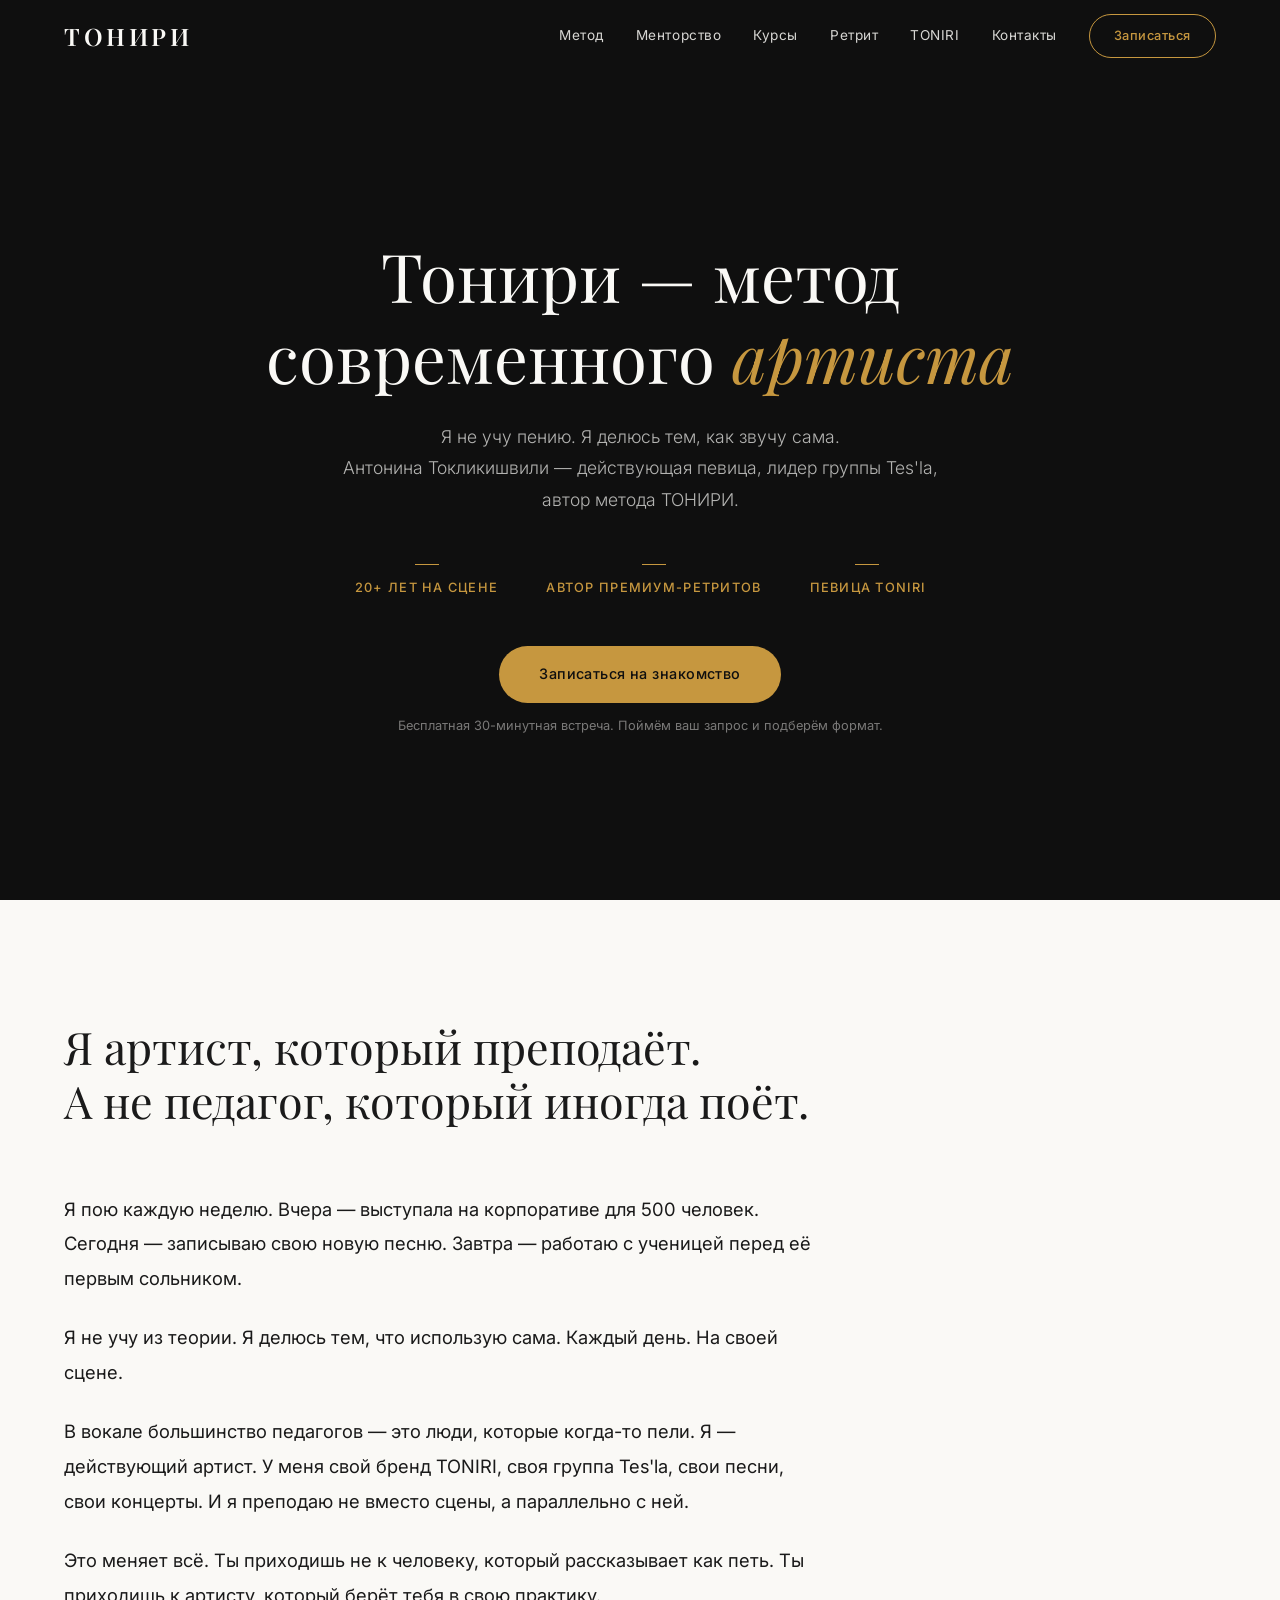
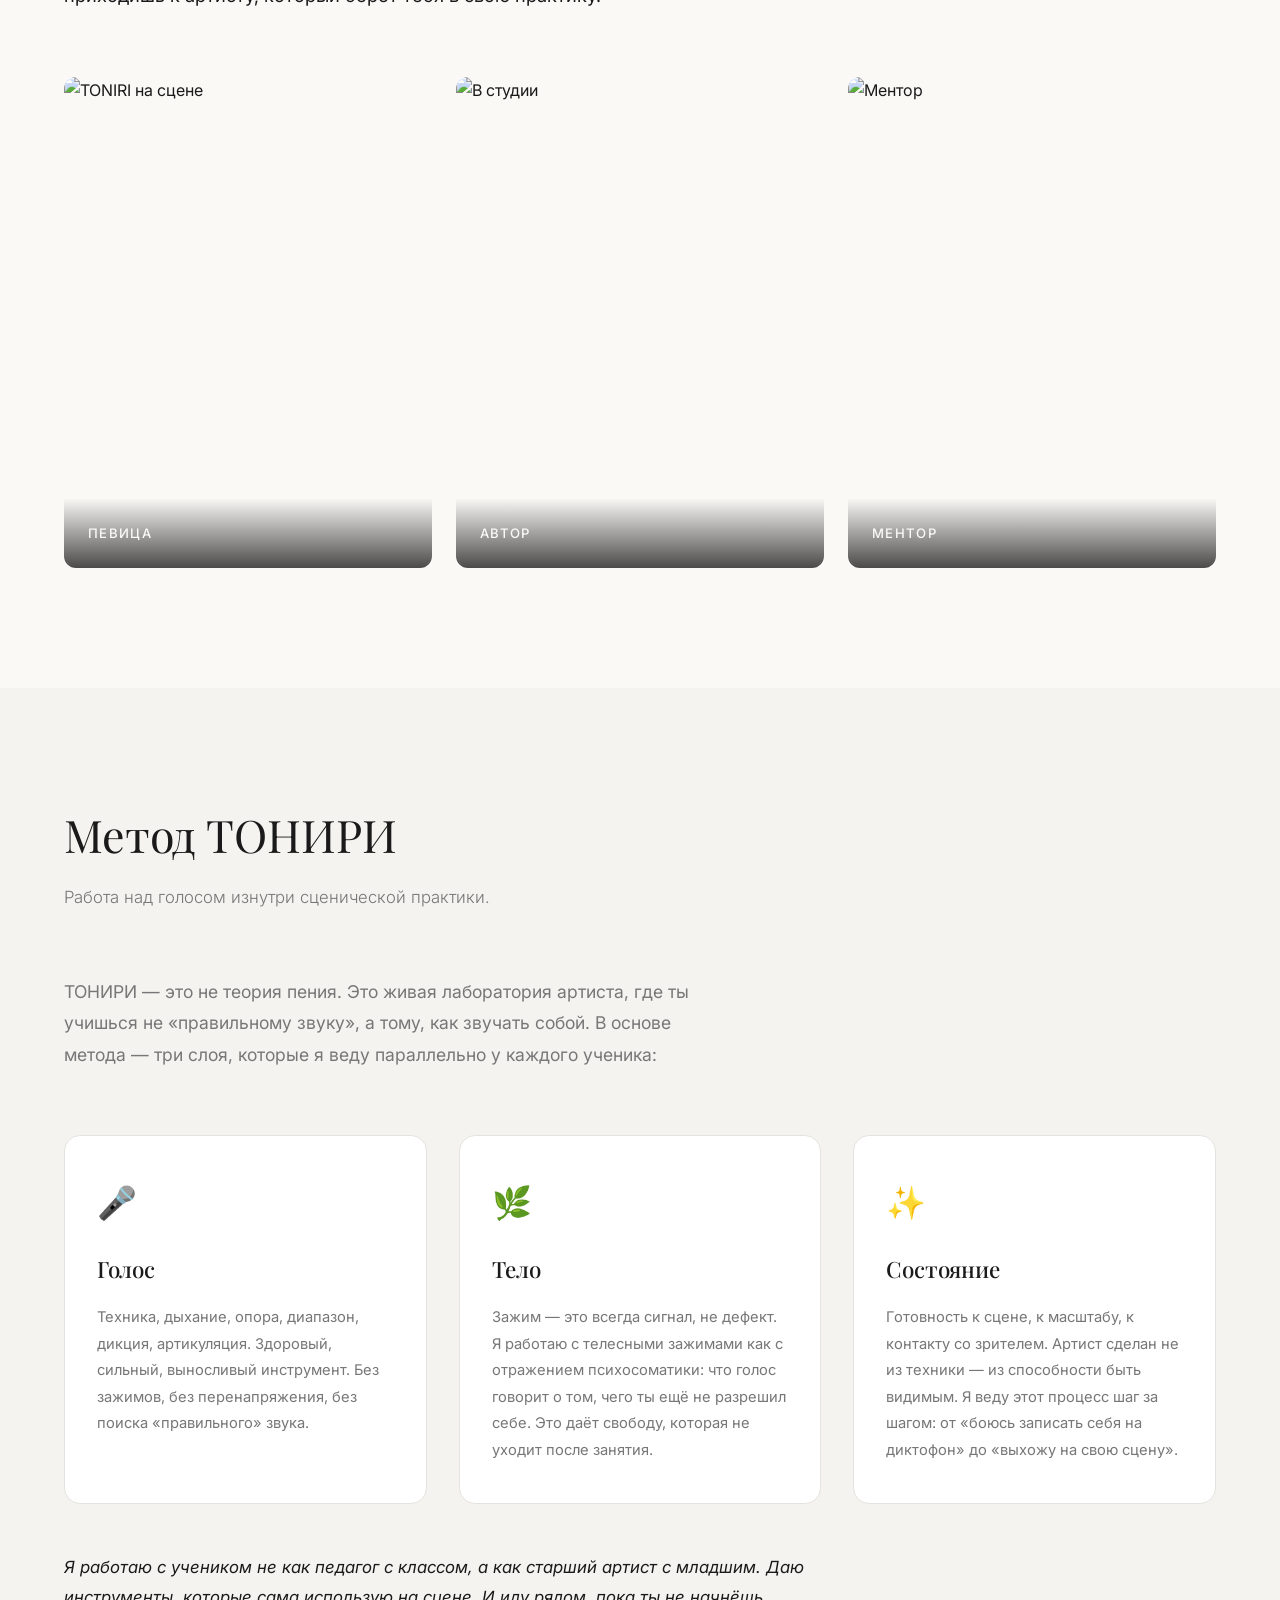
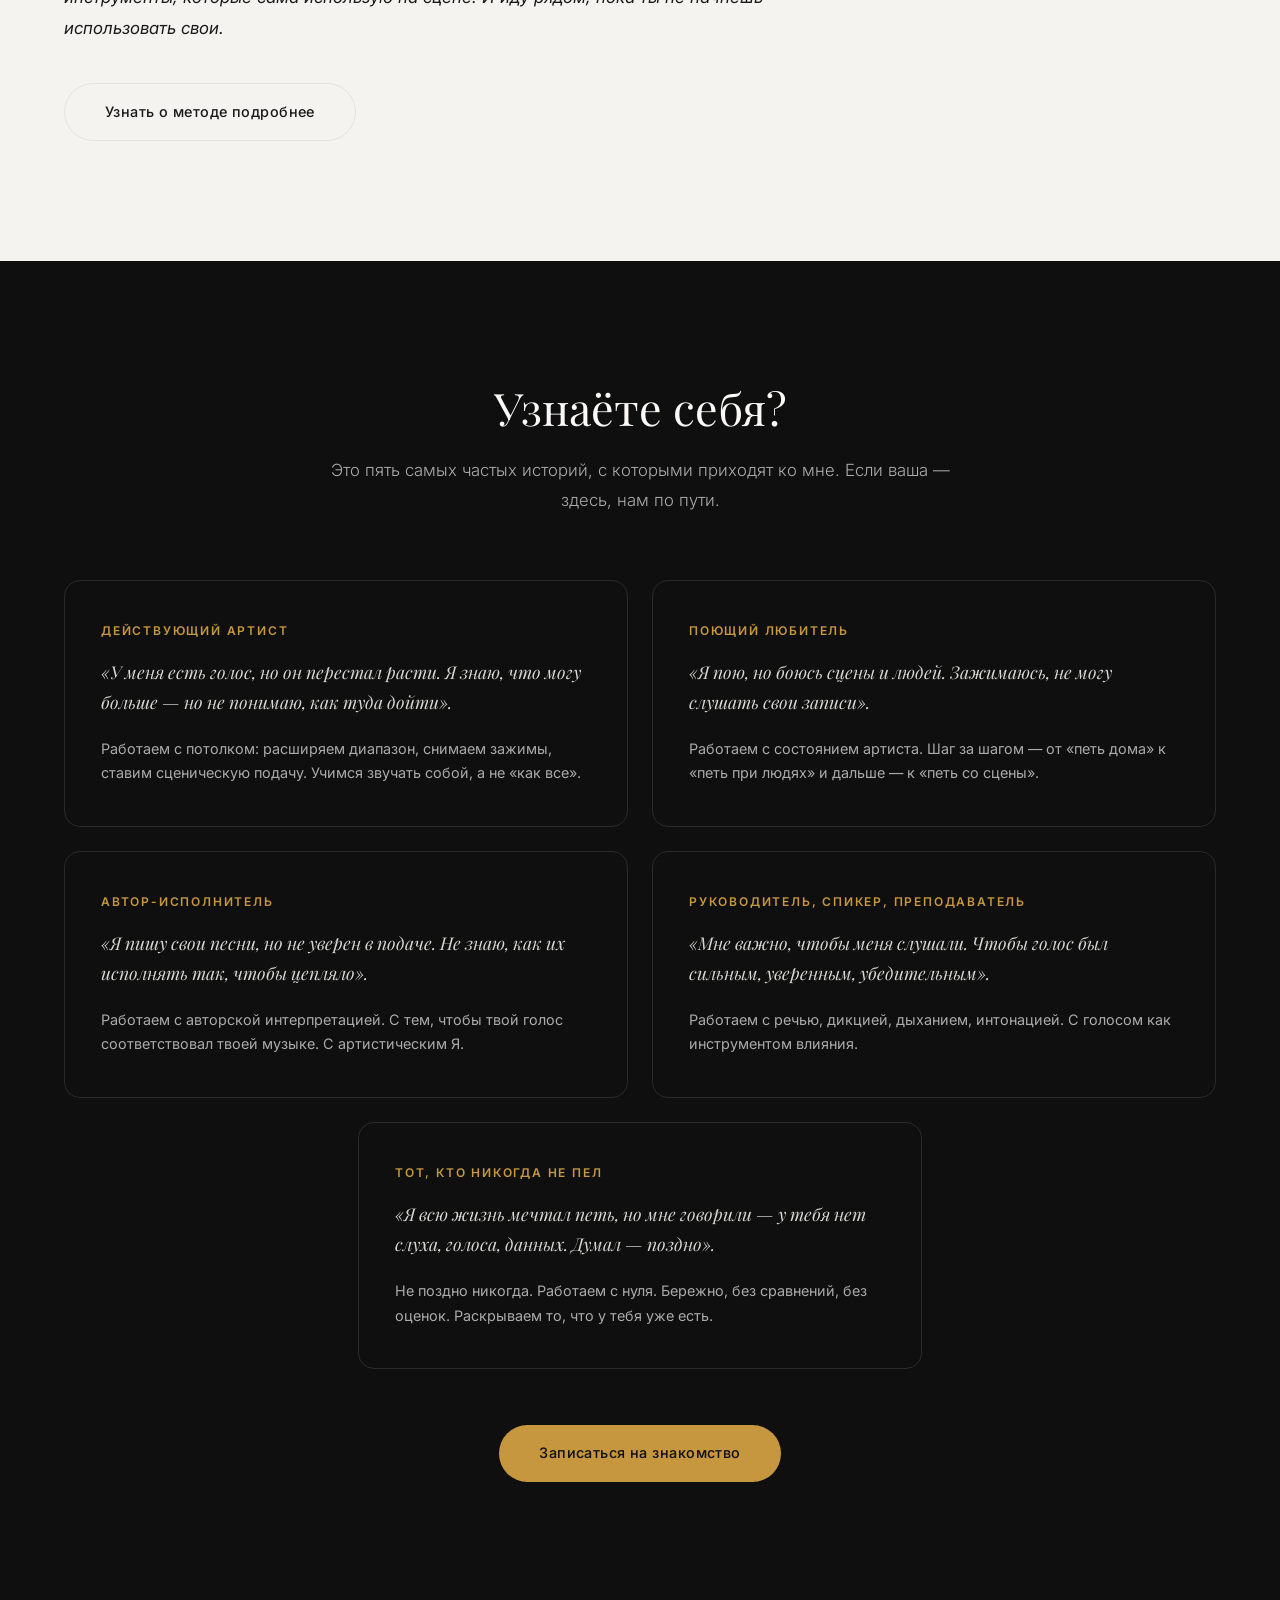
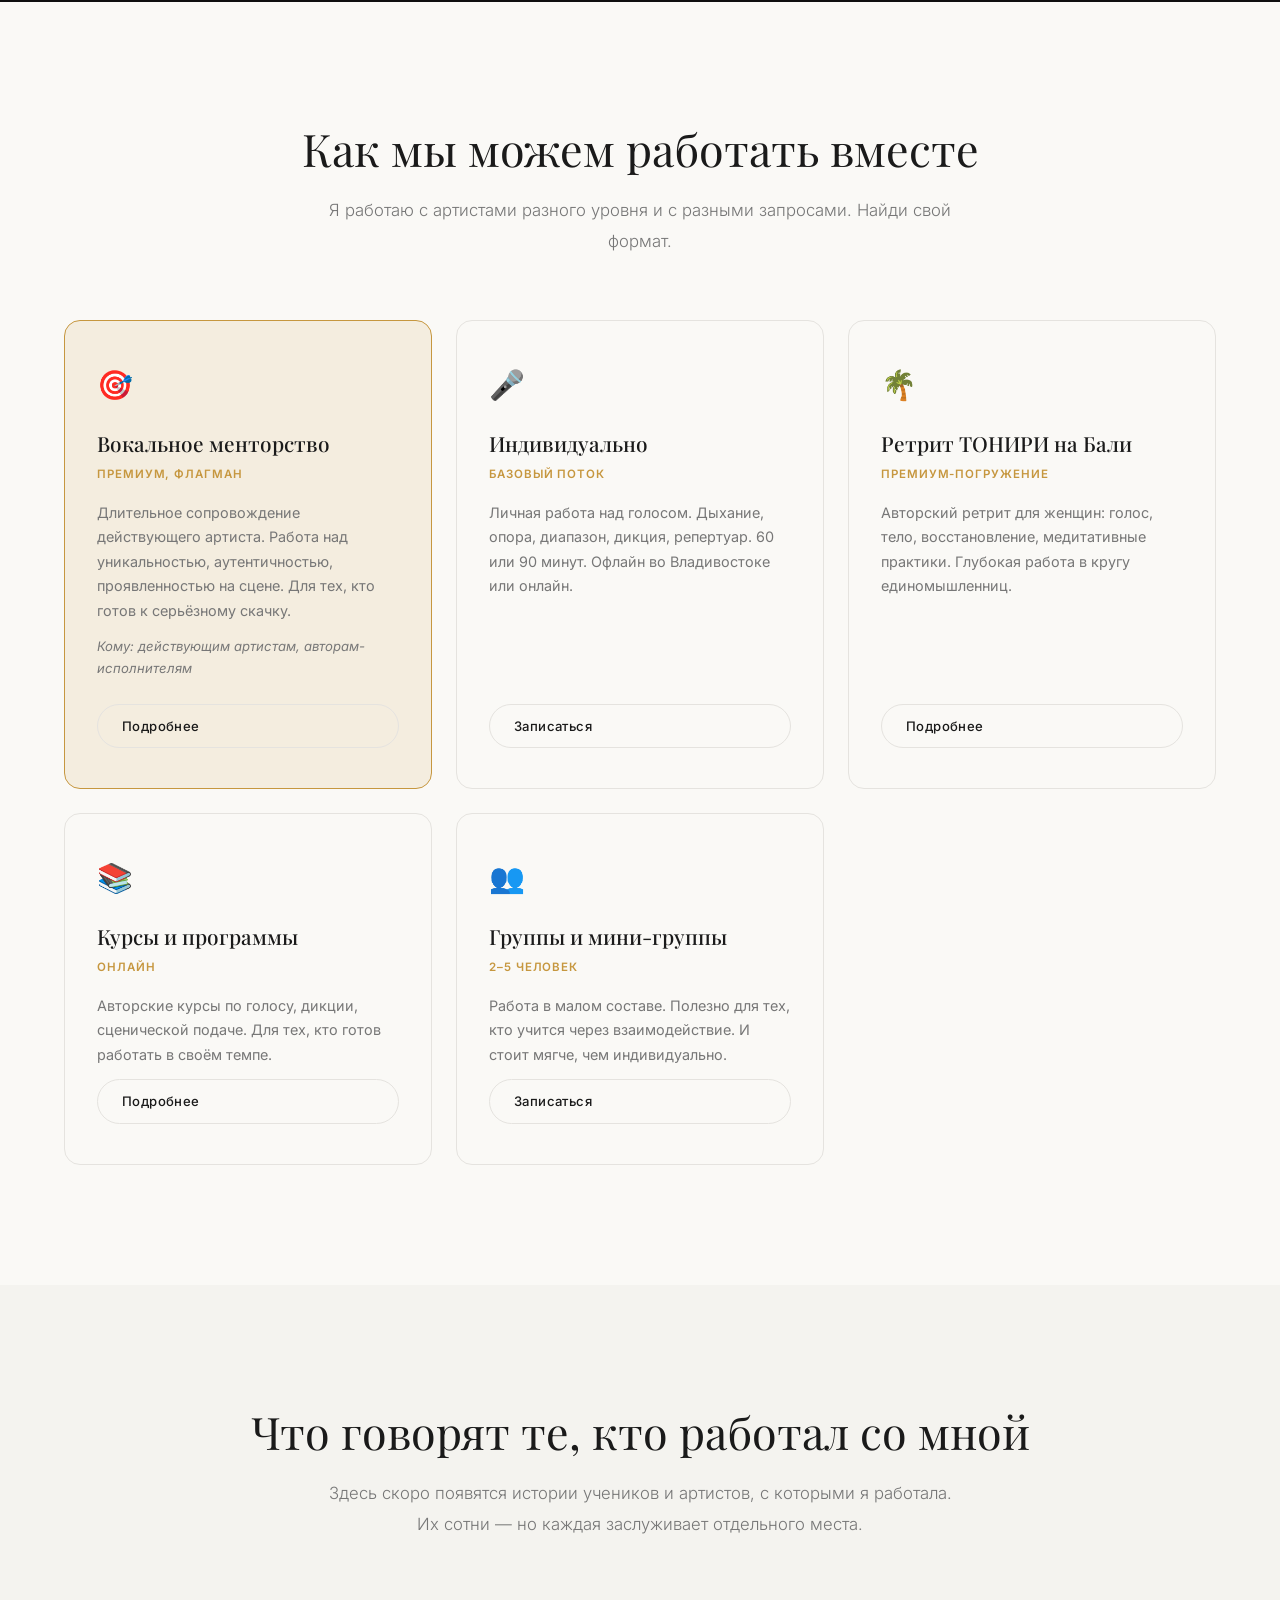
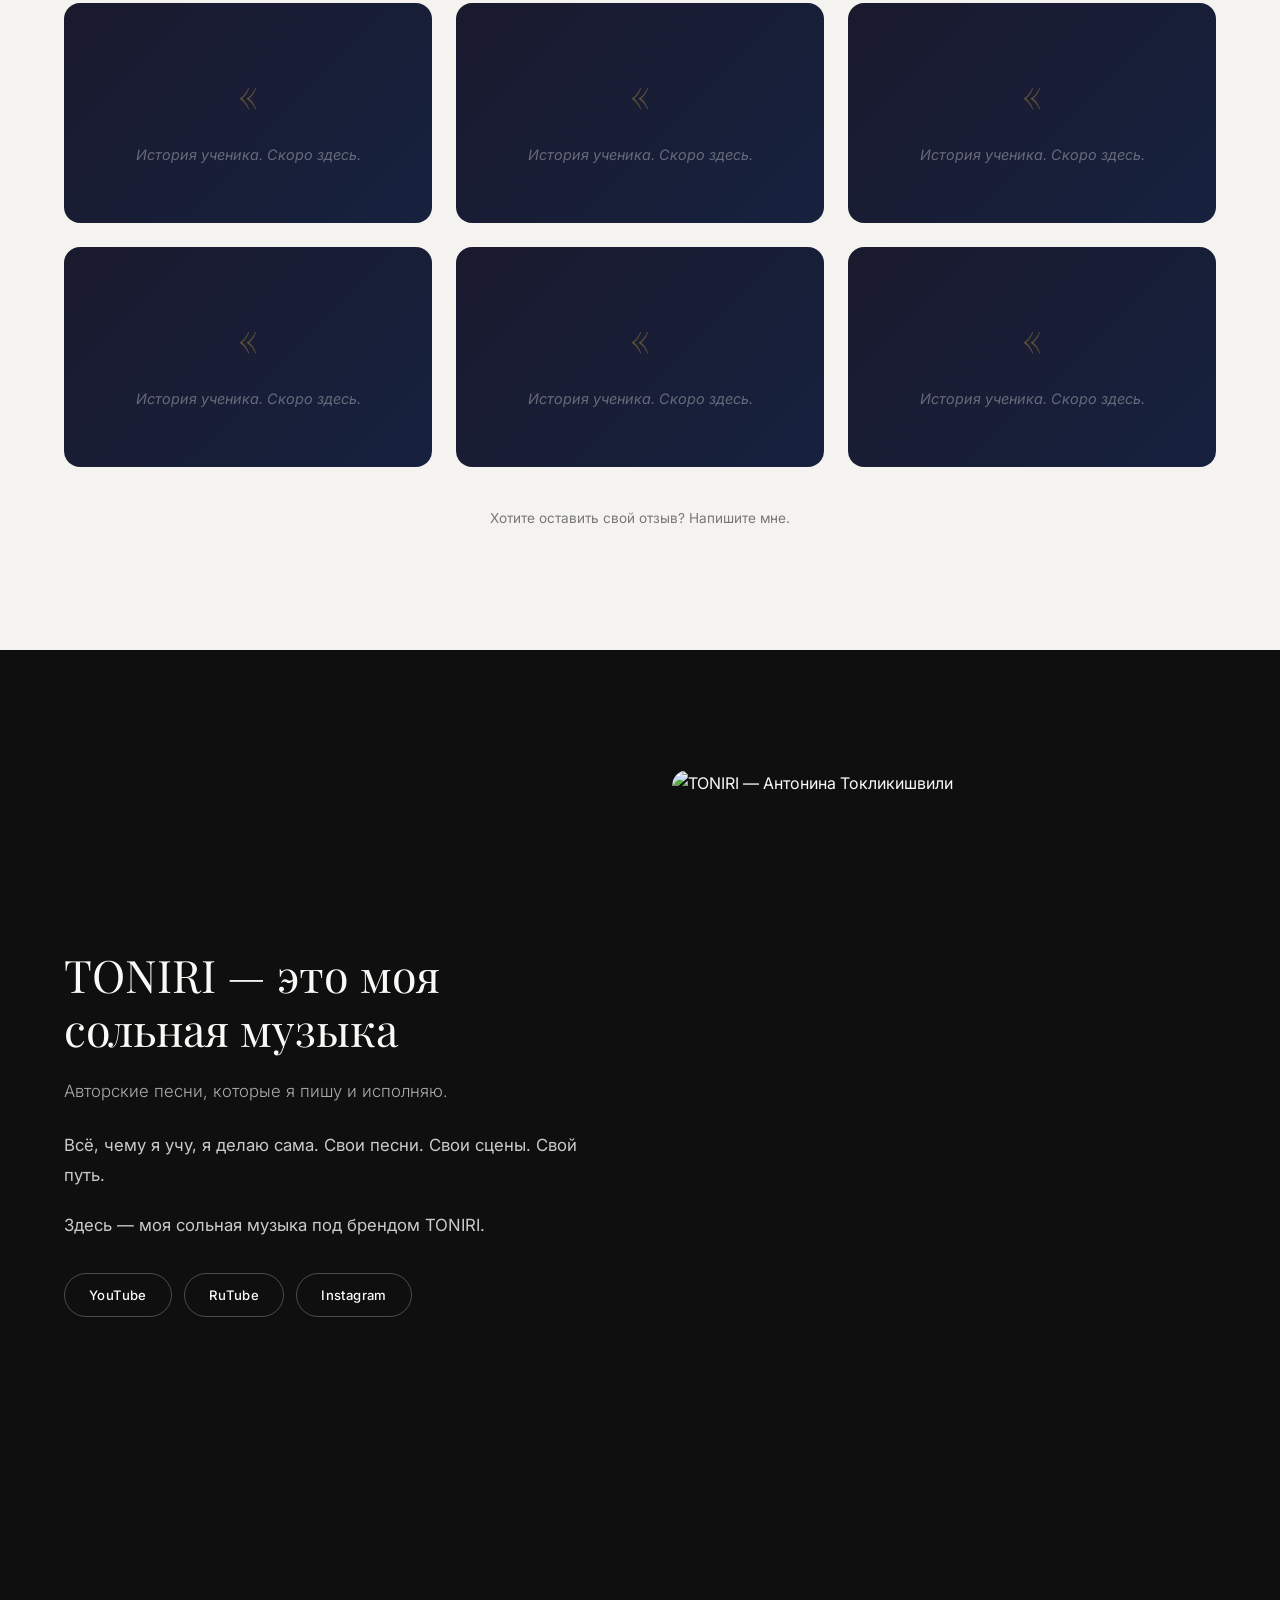
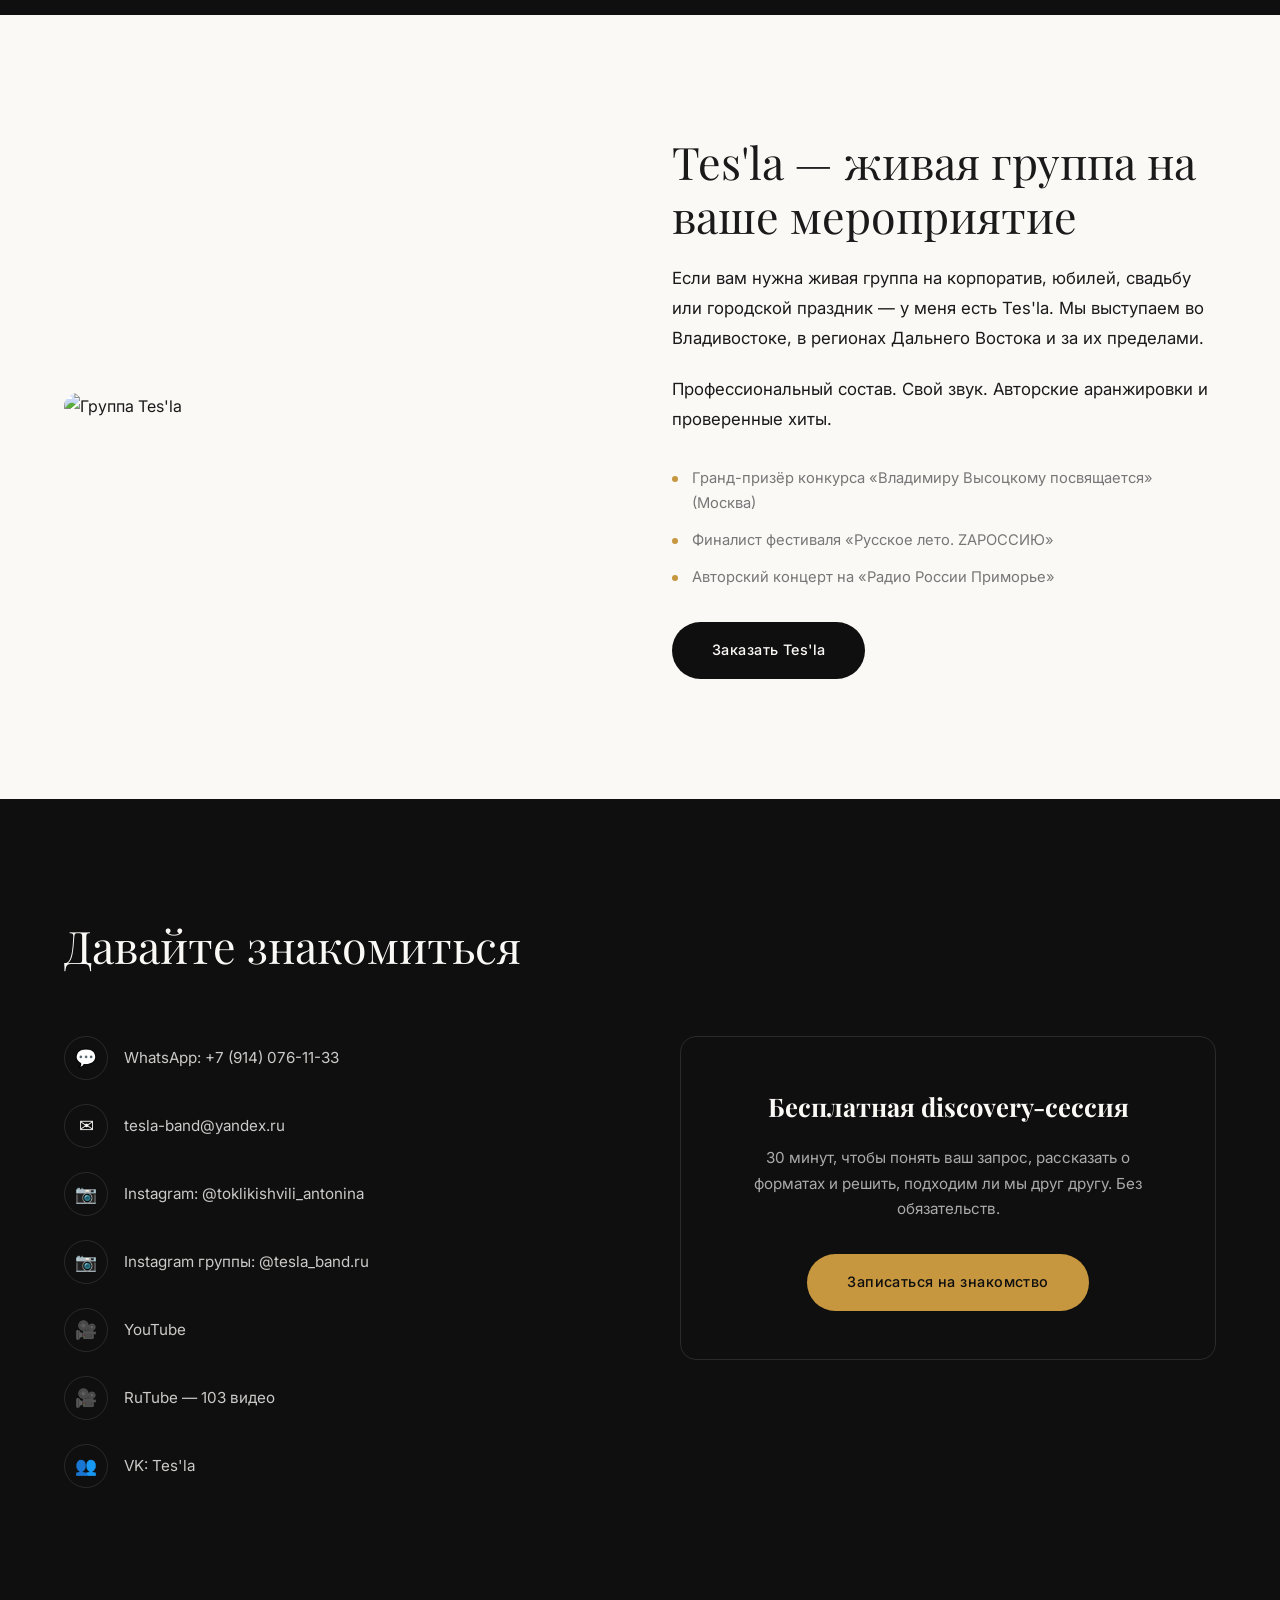
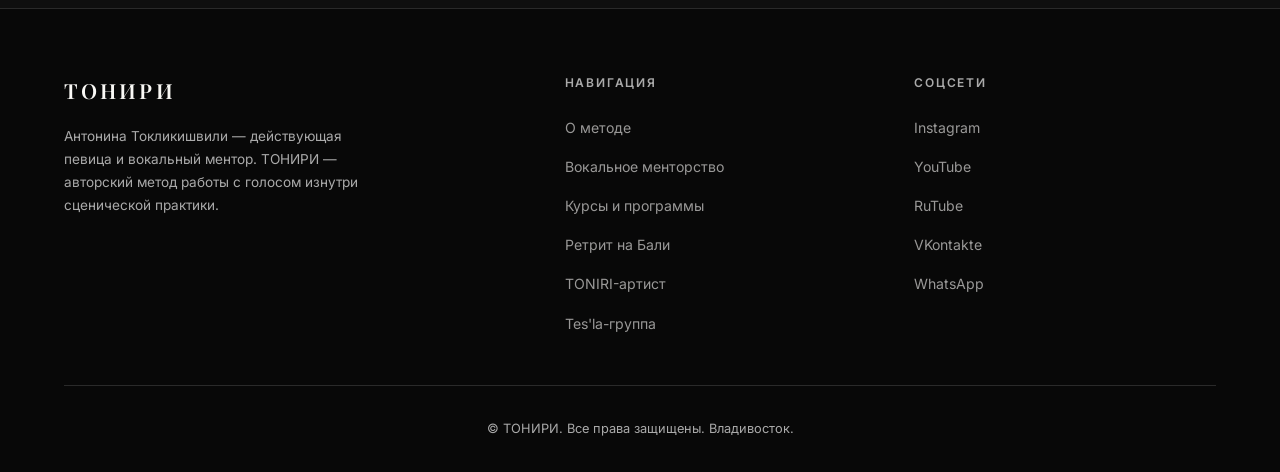
==== index.html @ 753eff2c "Add TONIRI website — main page + 4 subpages Static HTML/CSS/JS site for vocal mentor Antonina Toklik" ====
<!DOCTYPE html>
<html lang="ru">
<head>
  <meta charset="UTF-8">
  <meta name="viewport" content="width=device-width, initial-scale=1.0">
  <title>ТОНИРИ — метод современного артиста | Антонина Токликишвили</title>
  <meta name="description" content="Антонина Токликишвили — действующая певица, лидер группы Tes'la, автор метода ТОНИРИ. Вокальное менторство, ретриты, курсы.">
  <link rel="stylesheet" href="css/style.css">
</head>
<body>

  <!-- HEADER -->
  <header class="header">
    <div class="container">
      <a href="/" class="header__logo">Тонири</a>
      <nav class="header__nav">
        <a href="#method">Метод</a>
        <a href="pages/mentorship.html">Менторство</a>
        <a href="pages/courses.html">Курсы</a>
        <a href="pages/retreat.html">Ретрит</a>
        <a href="#artist">TONIRI</a>
        <a href="#contacts">Контакты</a>
        <a href="https://wa.me/79140761133?text=%D0%97%D0%B4%D1%80%D0%B0%D0%B2%D1%81%D1%82%D0%B2%D1%83%D0%B9%D1%82%D0%B5!%20%D0%A5%D0%BE%D1%87%D1%83%20%D0%B7%D0%B0%D0%BF%D0%B8%D1%81%D0%B0%D1%82%D1%8C%D1%81%D1%8F%20%D0%BD%D0%B0%20%D0%B7%D0%BD%D0%B0%D0%BA%D0%BE%D0%BC%D1%81%D1%82%D0%B2%D0%BE" target="_blank" class="header__cta">Записаться</a>
      </nav>
      <button class="header__burger" aria-label="Menu">
        <span></span><span></span><span></span>
      </button>
    </div>
  </header>

  <!-- MOBILE MENU -->
  <div class="mobile-menu">
    <a href="#method">Метод</a>
    <a href="pages/mentorship.html">Менторство</a>
    <a href="pages/courses.html">Курсы</a>
    <a href="pages/retreat.html">Ретрит</a>
    <a href="#artist">TONIRI</a>
    <a href="#contacts">Контакты</a>
    <a href="https://wa.me/79140761133?text=%D0%97%D0%B4%D1%80%D0%B0%D0%B2%D1%81%D1%82%D0%B2%D1%83%D0%B9%D1%82%D0%B5!%20%D0%A5%D0%BE%D1%87%D1%83%20%D0%B7%D0%B0%D0%BF%D0%B8%D1%81%D0%B0%D1%82%D1%8C%D1%81%D1%8F%20%D0%BD%D0%B0%20%D0%B7%D0%BD%D0%B0%D0%BA%D0%BE%D0%BC%D1%81%D1%82%D0%B2%D0%BE" class="btn btn--primary btn--small">Записаться</a>
  </div>

  <!-- ============================
       СЕКЦИЯ 1. HERO
       ============================ -->
  <section class="hero">
    <div class="hero__bg" style="background-image: url('images/hero-stage.jpg')"></div>
    <div class="hero__content">
      <h1 class="hero__manifesto">
        Тонири — метод<br>современного <em>артиста</em>
      </h1>
      <p class="hero__subtitle">
        Я не учу пению. Я делюсь тем, как звучу сама.<br>
        Антонина Токликишвили — действующая певица, лидер группы Tes'la, автор метода ТОНИРИ.
      </p>
      <div class="hero__markers">
        <div class="hero__marker">20+ лет на сцене</div>
        <div class="hero__marker">Автор премиум-ретритов</div>
        <div class="hero__marker">Певица TONIRI</div>
      </div>
      <div class="hero__cta-group">
        <a href="https://wa.me/79140761133?text=%D0%97%D0%B4%D1%80%D0%B0%D0%B2%D1%81%D1%82%D0%B2%D1%83%D0%B9%D1%82%D0%B5!%20%D0%A5%D0%BE%D1%87%D1%83%20%D0%B7%D0%B0%D0%BF%D0%B8%D1%81%D0%B0%D1%82%D1%8C%D1%81%D1%8F%20%D0%BD%D0%B0%20%D0%B7%D0%BD%D0%B0%D0%BA%D0%BE%D0%BC%D1%81%D1%82%D0%B2%D0%BE" target="_blank" class="btn btn--primary">Записаться на знакомство</a>
        <span class="hero__cta-note">Бесплатная 30-минутная встреча. Поймём ваш запрос и подберём формат.</span>
      </div>
    </div>
  </section>

  <!-- ============================
       СЕКЦИЯ 2. КТО ТАКАЯ АНТОНИНА
       ============================ -->
  <section class="section" id="about">
    <div class="container">
      <div class="section__header fade-up">
        <h2 class="section__title">Я артист, который преподаёт.<br>А не педагог, который иногда поёт.</h2>
      </div>
      <div class="about__text fade-up">
        <p>Я пою каждую неделю. Вчера — выступала на корпоративе для 500 человек. Сегодня — записываю свою новую песню. Завтра — работаю с ученицей перед её первым сольником.</p>
        <p>Я не учу из теории. Я делюсь тем, что использую сама. Каждый день. На своей сцене.</p>
        <p>В вокале большинство педагогов — это люди, которые когда-то пели. Я — действующий артист. У меня свой бренд TONIRI, своя группа Tes'la, свои песни, свои концерты. И я преподаю не вместо сцены, а параллельно с ней.</p>
        <p>Это меняет всё. Ты приходишь не к человеку, который рассказывает как петь. Ты приходишь к артисту, который берёт тебя в свою практику.</p>
      </div>
      <div class="about__photos fade-up">
        <div class="about__photo">
          <img src="images/portrait-mic.jpg" alt="TONIRI на сцене">
          <div class="about__photo-label">Певица</div>
        </div>
        <div class="about__photo">
          <img src="images/portrait-profile.jpg" alt="В студии">
          <div class="about__photo-label">Автор</div>
        </div>
        <div class="about__photo">
          <img src="images/silhouette-sky.jpg" alt="Ментор">
          <div class="about__photo-label">Ментор</div>
        </div>
      </div>
    </div>
  </section>

  <!-- ============================
       СЕКЦИЯ 3. МЕТОД ТОНИРИ
       ============================ -->
  <section class="section section--alt" id="method">
    <div class="container">
      <div class="section__header fade-up">
        <h2 class="section__title">Метод ТОНИРИ</h2>
        <p class="section__subtitle">Работа над голосом изнутри сценической практики.</p>
      </div>
      <p class="method__intro fade-up">ТОНИРИ — это не теория пения. Это живая лаборатория артиста, где ты учишься не «правильному звуку», а тому, как звучать собой. В основе метода — три слоя, которые я веду параллельно у каждого ученика:</p>
      <div class="method__cards fade-up">
        <div class="method__card">
          <div class="method__card-icon">&#127908;</div>
          <h3 class="method__card-title">Голос</h3>
          <p class="method__card-text">Техника, дыхание, опора, диапазон, дикция, артикуляция. Здоровый, сильный, выносливый инструмент. Без зажимов, без перенапряжения, без поиска «правильного» звука.</p>
        </div>
        <div class="method__card">
          <div class="method__card-icon">&#127807;</div>
          <h3 class="method__card-title">Тело</h3>
          <p class="method__card-text">Зажим — это всегда сигнал, не дефект. Я работаю с телесными зажимами как с отражением психосоматики: что голос говорит о том, чего ты ещё не разрешил себе. Это даёт свободу, которая не уходит после занятия.</p>
        </div>
        <div class="method__card">
          <div class="method__card-icon">&#10024;</div>
          <h3 class="method__card-title">Состояние</h3>
          <p class="method__card-text">Готовность к сцене, к масштабу, к контакту со зрителем. Артист сделан не из техники — из способности быть видимым. Я веду этот процесс шаг за шагом: от «боюсь записать себя на диктофон» до «выхожу на свою сцену».</p>
        </div>
      </div>
      <p class="method__footer fade-up">Я работаю с учеником не как педагог с классом, а как старший артист с младшим. Даю инструменты, которые сама использую на сцене. И иду рядом, пока ты не начнёшь использовать свои.</p>
      <a href="pages/method.html" class="btn btn--outline">Узнать о методе подробнее</a>
    </div>
  </section>

  <!-- ============================
       СЕКЦИЯ 4. С ЧЕМ ПРИХОДЯТ КО МНЕ
       ============================ -->
  <section class="section section--dark" id="personas">
    <div class="container">
      <div class="section__header section__header--center fade-up">
        <h2 class="section__title">Узнаёте себя?</h2>
        <p class="section__subtitle">Это пять самых частых историй, с которыми приходят ко мне. Если ваша — здесь, нам по пути.</p>
      </div>
      <div class="personas__grid fade-up">
        <div class="persona">
          <div class="persona__type">Действующий артист</div>
          <p class="persona__quote">«У меня есть голос, но он перестал расти. Я знаю, что могу больше — но не понимаю, как туда дойти».</p>
          <p class="persona__solution">Работаем с потолком: расширяем диапазон, снимаем зажимы, ставим сценическую подачу. Учимся звучать собой, а не «как все».</p>
        </div>
        <div class="persona">
          <div class="persona__type">Поющий любитель</div>
          <p class="persona__quote">«Я пою, но боюсь сцены и людей. Зажимаюсь, не могу слушать свои записи».</p>
          <p class="persona__solution">Работаем с состоянием артиста. Шаг за шагом — от «петь дома» к «петь при людях» и дальше — к «петь со сцены».</p>
        </div>
        <div class="persona">
          <div class="persona__type">Автор-исполнитель</div>
          <p class="persona__quote">«Я пишу свои песни, но не уверен в подаче. Не знаю, как их исполнять так, чтобы цепляло».</p>
          <p class="persona__solution">Работаем с авторской интерпретацией. С тем, чтобы твой голос соответствовал твоей музыке. С артистическим Я.</p>
        </div>
        <div class="persona">
          <div class="persona__type">Руководитель, спикер, преподаватель</div>
          <p class="persona__quote">«Мне важно, чтобы меня слушали. Чтобы голос был сильным, уверенным, убедительным».</p>
          <p class="persona__solution">Работаем с речью, дикцией, дыханием, интонацией. С голосом как инструментом влияния.</p>
        </div>
        <div class="persona">
          <div class="persona__type">Тот, кто никогда не пел</div>
          <p class="persona__quote">«Я всю жизнь мечтал петь, но мне говорили — у тебя нет слуха, голоса, данных. Думал — поздно».</p>
          <p class="persona__solution">Не поздно никогда. Работаем с нуля. Бережно, без сравнений, без оценок. Раскрываем то, что у тебя уже есть.</p>
        </div>
      </div>
      <div style="text-align: center; margin-top: 56px;" class="fade-up">
        <a href="https://wa.me/79140761133?text=%D0%97%D0%B4%D1%80%D0%B0%D0%B2%D1%81%D1%82%D0%B2%D1%83%D0%B9%D1%82%D0%B5!%20%D0%A5%D0%BE%D1%87%D1%83%20%D0%B7%D0%B0%D0%BF%D0%B8%D1%81%D0%B0%D1%82%D1%8C%D1%81%D1%8F%20%D0%BD%D0%B0%20%D0%B7%D0%BD%D0%B0%D0%BA%D0%BE%D0%BC%D1%81%D1%82%D0%B2%D0%BE" target="_blank" class="btn btn--primary">Записаться на знакомство</a>
      </div>
    </div>
  </section>

  <!-- ============================
       СЕКЦИЯ 5. ФОРМАТЫ РАБОТЫ
       ============================ -->
  <section class="section" id="formats">
    <div class="container">
      <div class="section__header section__header--center fade-up">
        <h2 class="section__title">Как мы можем работать вместе</h2>
        <p class="section__subtitle">Я работаю с артистами разного уровня и с разными запросами. Найди свой формат.</p>
      </div>
      <div class="formats__grid fade-up">
        <div class="format-card format-card--premium">
          <div class="format-card__icon">&#127919;</div>
          <h3 class="format-card__title">Вокальное менторство</h3>
          <div class="format-card__tag">премиум, флагман</div>
          <p class="format-card__text">Длительное сопровождение действующего артиста. Работа над уникальностью, аутентичностью, проявленностью на сцене. Для тех, кто готов к серьёзному скачку.</p>
          <p class="format-card__audience">Кому: действующим артистам, авторам-исполнителям</p>
          <a href="pages/mentorship.html" class="btn btn--outline btn--small">Подробнее</a>
        </div>
        <div class="format-card">
          <div class="format-card__icon">&#127908;</div>
          <h3 class="format-card__title">Индивидуально</h3>
          <div class="format-card__tag">базовый поток</div>
          <p class="format-card__text">Личная работа над голосом. Дыхание, опора, диапазон, дикция, репертуар. 60 или 90 минут. Офлайн во Владивостоке или онлайн.</p>
          <a href="https://wa.me/79140761133?text=%D0%97%D0%B4%D1%80%D0%B0%D0%B2%D1%81%D1%82%D0%B2%D1%83%D0%B9%D1%82%D0%B5!%20%D0%A5%D0%BE%D1%87%D1%83%20%D0%B7%D0%B0%D0%BF%D0%B8%D1%81%D0%B0%D1%82%D1%8C%D1%81%D1%8F%20%D0%BD%D0%B0%20%D0%B8%D0%BD%D0%B4%D0%B8%D0%B2%D0%B8%D0%B4%D1%83%D0%B0%D0%BB%D1%8C%D0%BD%D0%BE%D0%B5%20%D0%B7%D0%B0%D0%BD%D1%8F%D1%82%D0%B8%D0%B5" target="_blank" class="btn btn--outline btn--small">Записаться</a>
        </div>
        <div class="format-card">
          <div class="format-card__icon">&#127796;</div>
          <h3 class="format-card__title">Ретрит ТОНИРИ на Бали</h3>
          <div class="format-card__tag">премиум-погружение</div>
          <p class="format-card__text">Авторский ретрит для женщин: голос, тело, восстановление, медитативные практики. Глубокая работа в кругу единомышленниц.</p>
          <a href="pages/retreat.html" class="btn btn--outline btn--small">Подробнее</a>
        </div>
        <div class="format-card">
          <div class="format-card__icon">&#128218;</div>
          <h3 class="format-card__title">Курсы и программы</h3>
          <div class="format-card__tag">онлайн</div>
          <p class="format-card__text">Авторские курсы по голосу, дикции, сценической подаче. Для тех, кто готов работать в своём темпе.</p>
          <a href="pages/courses.html" class="btn btn--outline btn--small">Подробнее</a>
        </div>
        <div class="format-card">
          <div class="format-card__icon">&#128101;</div>
          <h3 class="format-card__title">Группы и мини-группы</h3>
          <div class="format-card__tag">2–5 человек</div>
          <p class="format-card__text">Работа в малом составе. Полезно для тех, кто учится через взаимодействие. И стоит мягче, чем индивидуально.</p>
          <a href="https://wa.me/79140761133?text=%D0%97%D0%B4%D1%80%D0%B0%D0%B2%D1%81%D1%82%D0%B2%D1%83%D0%B9%D1%82%D0%B5!%20%D0%98%D0%BD%D1%82%D0%B5%D1%80%D0%B5%D1%81%D1%83%D1%8E%D1%82%20%D0%B3%D1%80%D1%83%D0%BF%D0%BF%D0%BE%D0%B2%D1%8B%D0%B5%20%D0%B7%D0%B0%D0%BD%D1%8F%D1%82%D0%B8%D1%8F" target="_blank" class="btn btn--outline btn--small">Записаться</a>
        </div>
      </div>
    </div>
  </section>

  <!-- ============================
       СЕКЦИЯ 6. ОТЗЫВЫ
       ============================ -->
  <section class="section section--alt" id="testimonials">
    <div class="container">
      <div class="section__header section__header--center fade-up">
        <h2 class="section__title">Что говорят те, кто работал со мной</h2>
        <p class="section__subtitle">Здесь скоро появятся истории учеников и артистов, с которыми я работала. Их сотни — но каждая заслуживает отдельного места.</p>
      </div>
      <div class="testimonials__grid fade-up">
        <div class="testimonial">
          <div class="testimonial__quote-icon">&laquo;</div>
          <p class="testimonial__placeholder">История ученика. Скоро здесь.</p>
        </div>
        <div class="testimonial">
          <div class="testimonial__quote-icon">&laquo;</div>
          <p class="testimonial__placeholder">История ученика. Скоро здесь.</p>
        </div>
        <div class="testimonial">
          <div class="testimonial__quote-icon">&laquo;</div>
          <p class="testimonial__placeholder">История ученика. Скоро здесь.</p>
        </div>
        <div class="testimonial">
          <div class="testimonial__quote-icon">&laquo;</div>
          <p class="testimonial__placeholder">История ученика. Скоро здесь.</p>
        </div>
        <div class="testimonial">
          <div class="testimonial__quote-icon">&laquo;</div>
          <p class="testimonial__placeholder">История ученика. Скоро здесь.</p>
        </div>
        <div class="testimonial">
          <div class="testimonial__quote-icon">&laquo;</div>
          <p class="testimonial__placeholder">История ученика. Скоро здесь.</p>
        </div>
      </div>
      <p class="testimonials__note fade-up">Хотите оставить свой отзыв? Напишите мне.</p>
    </div>
  </section>

  <!-- ============================
       СЕКЦИЯ 7. TONIRI — АРТИСТ
       ============================ -->
  <section class="section section--dark" id="artist">
    <div class="container">
      <div class="artist__layout fade-up">
        <div class="artist__text">
          <h2 class="section__title">TONIRI — это моя сольная музыка</h2>
          <p class="section__subtitle" style="margin-bottom: 24px;">Авторские песни, которые я пишу и исполняю.</p>
          <p>Всё, чему я учу, я делаю сама. Свои песни. Свои сцены. Свой путь.</p>
          <p>Здесь — моя сольная музыка под брендом TONIRI.</p>
          <div class="artist__links">
            <a href="https://www.youtube.com/channel/UCNn1ef2-TmgNgp6hWCj16Mg" target="_blank" class="btn btn--outline-light btn--small">YouTube</a>
            <a href="https://rutube.ru/channel/24878464/" target="_blank" class="btn btn--outline-light btn--small">RuTube</a>
            <a href="https://www.instagram.com/toklikishvili_antonina/" target="_blank" class="btn btn--outline-light btn--small">Instagram</a>
          </div>
        </div>
        <div class="artist__image">
          <img src="images/promo-black.jpg" alt="TONIRI — Антонина Токликишвили">
        </div>
      </div>
    </div>
  </section>

  <!-- ============================
       СЕКЦИЯ 8. TES'LA
       ============================ -->
  <section class="section" id="tesla">
    <div class="container">
      <div class="tesla__layout fade-up">
        <div class="tesla__image">
          <img src="images/tesla-band.jpg" alt="Группа Tes'la">
        </div>
        <div class="tesla__text">
          <h2 class="section__title">Tes'la — живая группа на ваше мероприятие</h2>
          <p>Если вам нужна живая группа на корпоратив, юбилей, свадьбу или городской праздник — у меня есть Tes'la. Мы выступаем во Владивостоке, в регионах Дальнего Востока и за их пределами.</p>
          <p>Профессиональный состав. Свой звук. Авторские аранжировки и проверенные хиты.</p>
          <ul class="tesla__markers">
            <li>Гранд-призёр конкурса «Владимиру Высоцкому посвящается» (Москва)</li>
            <li>Финалист фестиваля «Русское лето. ZАРОССИЮ»</li>
            <li>Авторский концерт на «Радио России Приморье»</li>
          </ul>
          <a href="https://wa.me/79140761133?text=%D0%97%D0%B4%D1%80%D0%B0%D0%B2%D1%81%D1%82%D0%B2%D1%83%D0%B9%D1%82%D0%B5!%20%D0%A5%D0%BE%D1%87%D1%83%20%D0%B7%D0%B0%D0%BA%D0%B0%D0%B7%D0%B0%D1%82%D1%8C%20%D0%B3%D1%80%D1%83%D0%BF%D0%BF%D1%83%20Tes'la" target="_blank" class="btn btn--dark">Заказать Tes'la</a>
        </div>
      </div>
    </div>
  </section>

  <!-- ============================
       СЕКЦИЯ 9. КОНТАКТЫ
       ============================ -->
  <section class="section section--dark" id="contacts">
    <div class="container">
      <div class="section__header fade-up">
        <h2 class="section__title">Давайте знакомиться</h2>
      </div>
      <div class="contacts__layout fade-up">
        <div class="contacts__info">
          <div class="contact-item">
            <div class="contact-item__icon">&#128172;</div>
            <a href="https://wa.me/79140761133" target="_blank">WhatsApp: +7 (914) 076-11-33</a>
          </div>
          <div class="contact-item">
            <div class="contact-item__icon">&#9993;</div>
            <a href="mailto:tesla-band@yandex.ru">tesla-band@yandex.ru</a>
          </div>
          <div class="contact-item">
            <div class="contact-item__icon">&#128247;</div>
            <a href="https://www.instagram.com/toklikishvili_antonina/" target="_blank">Instagram: @toklikishvili_antonina</a>
          </div>
          <div class="contact-item">
            <div class="contact-item__icon">&#128247;</div>
            <a href="https://www.instagram.com/tesla_band.ru/" target="_blank">Instagram группы: @tesla_band.ru</a>
          </div>
          <div class="contact-item">
            <div class="contact-item__icon">&#127909;</div>
            <a href="https://www.youtube.com/channel/UCNn1ef2-TmgNgp6hWCj16Mg" target="_blank">YouTube</a>
          </div>
          <div class="contact-item">
            <div class="contact-item__icon">&#127909;</div>
            <a href="https://rutube.ru/channel/24878464/" target="_blank">RuTube — 103 видео</a>
          </div>
          <div class="contact-item">
            <div class="contact-item__icon">&#128101;</div>
            <a href="https://vk.com/musicbandtesla" target="_blank">VK: Tes'la</a>
          </div>
        </div>
        <div class="contacts__cta">
          <h3 class="contacts__cta-title">Бесплатная discovery-сессия</h3>
          <p class="contacts__cta-text">30 минут, чтобы понять ваш запрос, рассказать о форматах и решить, подходим ли мы друг другу. Без обязательств.</p>
          <a href="https://wa.me/79140761133?text=%D0%97%D0%B4%D1%80%D0%B0%D0%B2%D1%81%D1%82%D0%B2%D1%83%D0%B9%D1%82%D0%B5!%20%D0%A5%D0%BE%D1%87%D1%83%20%D0%B7%D0%B0%D0%BF%D0%B8%D1%81%D0%B0%D1%82%D1%8C%D1%81%D1%8F%20%D0%BD%D0%B0%20%D0%B7%D0%BD%D0%B0%D0%BA%D0%BE%D0%BC%D1%81%D1%82%D0%B2%D0%BE" target="_blank" class="btn btn--primary">Записаться на знакомство</a>
        </div>
      </div>
    </div>
  </section>

  <!-- FOOTER -->
  <footer class="footer">
    <div class="container">
      <div class="footer__grid">
        <div>
          <div class="footer__brand-name">Тонири</div>
          <p class="footer__brand-desc">Антонина Токликишвили — действующая певица и вокальный ментор. ТОНИРИ — авторский метод работы с голосом изнутри сценической практики.</p>
        </div>
        <div>
          <div class="footer__heading">Навигация</div>
          <ul class="footer__links">
            <li><a href="#about">О методе</a></li>
            <li><a href="pages/mentorship.html">Вокальное менторство</a></li>
            <li><a href="pages/courses.html">Курсы и программы</a></li>
            <li><a href="pages/retreat.html">Ретрит на Бали</a></li>
            <li><a href="#artist">TONIRI-артист</a></li>
            <li><a href="#tesla">Tes'la-группа</a></li>
          </ul>
        </div>
        <div>
          <div class="footer__heading">Соцсети</div>
          <ul class="footer__links">
            <li><a href="https://www.instagram.com/toklikishvili_antonina/" target="_blank">Instagram</a></li>
            <li><a href="https://www.youtube.com/channel/UCNn1ef2-TmgNgp6hWCj16Mg" target="_blank">YouTube</a></li>
            <li><a href="https://rutube.ru/channel/24878464/" target="_blank">RuTube</a></li>
            <li><a href="https://vk.com/musicbandtesla" target="_blank">VKontakte</a></li>
            <li><a href="https://wa.me/79140761133" target="_blank">WhatsApp</a></li>
          </ul>
        </div>
      </div>
      <div class="footer__bottom">
        &copy; ТОНИРИ. Все права защищены. Владивосток.
      </div>
    </div>
  </footer>

  <script src="js/main.js"></script>
</body>
</html>
---- css/style.css ----
@import url('https://fonts.googleapis.com/css2?family=Playfair+Display:ital,wght@0,400;0,500;0,600;0,700;1,400;1,500&family=Inter:wght@300;400;500;600&display=swap');

:root {
  --bg-light: #FAF9F6;
  --bg-dark: #0F0F0F;
  --bg-dark-alt: #1A1A1A;
  --bg-card: #FFFFFF;
  --text-dark: #1A1A1A;
  --text-light: #FAF9F6;
  --text-muted: #777;
  --text-muted-light: #aaa;
  --accent: #C6973F;
  --accent-hover: #D4A94F;
  --accent-soft: rgba(198, 151, 63, 0.12);
  --border: #E5E3DF;
  --border-dark: #2A2A2A;
  --font-display: 'Playfair Display', Georgia, serif;
  --font-body: 'Inter', -apple-system, BlinkMacSystemFont, sans-serif;
  --max-width: 1200px;
  --section-padding: 120px;
  --header-height: 72px;
}

*, *::before, *::after {
  margin: 0;
  padding: 0;
  box-sizing: border-box;
}

html {
  scroll-behavior: smooth;
  font-size: 16px;
}

body {
  font-family: var(--font-body);
  color: var(--text-dark);
  background: var(--bg-light);
  line-height: 1.7;
  -webkit-font-smoothing: antialiased;
  -moz-osx-font-smoothing: grayscale;
}

img {
  max-width: 100%;
  height: auto;
  display: block;
}

a {
  color: inherit;
  text-decoration: none;
}

.container {
  max-width: var(--max-width);
  margin: 0 auto;
  padding: 0 24px;
}

/* ============================================
   HEADER
   ============================================ */

.header {
  position: fixed;
  top: 0;
  left: 0;
  right: 0;
  z-index: 1000;
  height: var(--header-height);
  display: flex;
  align-items: center;
  transition: background 0.4s, backdrop-filter 0.4s, box-shadow 0.4s;
}

.header--scrolled {
  background: rgba(250, 249, 246, 0.92);
  backdrop-filter: blur(20px);
  -webkit-backdrop-filter: blur(20px);
  box-shadow: 0 1px 0 var(--border);
}

.header--scrolled .header__logo,
.header--scrolled .header__nav a,
.header--scrolled .header__burger span {
  color: var(--text-dark);
}

.header--scrolled .header__burger span {
  background: var(--text-dark);
}

.header .container {
  display: flex;
  align-items: center;
  justify-content: space-between;
  width: 100%;
}

.header__logo {
  font-family: var(--font-display);
  font-size: 1.5rem;
  font-weight: 600;
  letter-spacing: 0.15em;
  color: var(--text-light);
  transition: color 0.4s;
  text-transform: uppercase;
}

.header__nav {
  display: flex;
  align-items: center;
  gap: 32px;
}

.header__nav a {
  font-size: 0.85rem;
  font-weight: 400;
  letter-spacing: 0.04em;
  color: rgba(250, 249, 246, 0.85);
  transition: color 0.3s;
}

.header--scrolled .header__nav a {
  color: var(--text-muted);
}

.header__nav a:hover {
  color: var(--accent);
}

.header__cta {
  font-size: 0.8rem !important;
  font-weight: 500 !important;
  padding: 10px 24px;
  border: 1px solid var(--accent);
  color: var(--accent) !important;
  border-radius: 100px;
  transition: background 0.3s, color 0.3s;
}

.header__cta:hover {
  background: var(--accent);
  color: var(--bg-dark) !important;
}

.header__burger {
  display: none;
  flex-direction: column;
  gap: 5px;
  cursor: pointer;
  padding: 4px;
  background: none;
  border: none;
}

.header__burger span {
  display: block;
  width: 24px;
  height: 2px;
  background: var(--text-light);
  transition: transform 0.3s, opacity 0.3s, background 0.4s;
}

.header__burger.active span:nth-child(1) {
  transform: rotate(45deg) translate(5px, 5px);
}

.header__burger.active span:nth-child(2) {
  opacity: 0;
}

.header__burger.active span:nth-child(3) {
  transform: rotate(-45deg) translate(5px, -5px);
}

/* ============================================
   HERO
   ============================================ */

.hero {
  position: relative;
  min-height: 100vh;
  display: flex;
  align-items: center;
  justify-content: center;
  overflow: hidden;
  background: var(--bg-dark);
}

.hero__bg {
  position: absolute;
  inset: 0;
  background-size: cover;
  background-position: center top;
  background-repeat: no-repeat;
}

.hero__bg::after {
  content: '';
  position: absolute;
  inset: 0;
  background: linear-gradient(
    to bottom,
    rgba(15, 15, 15, 0.3) 0%,
    rgba(15, 15, 15, 0.15) 40%,
    rgba(15, 15, 15, 0.5) 75%,
    rgba(15, 15, 15, 0.85) 100%
  );
}

.hero__content {
  position: relative;
  z-index: 2;
  text-align: center;
  max-width: 900px;
  padding: 0 24px;
  padding-top: var(--header-height);
}

.hero__manifesto {
  font-family: var(--font-display);
  font-size: clamp(2.4rem, 5.5vw, 4.2rem);
  font-weight: 400;
  line-height: 1.2;
  color: var(--text-light);
  margin-bottom: 24px;
}

.hero__manifesto em {
  font-style: italic;
  color: var(--accent);
}

.hero__subtitle {
  font-size: clamp(0.95rem, 1.5vw, 1.1rem);
  color: rgba(250, 249, 246, 0.7);
  font-weight: 300;
  max-width: 600px;
  margin: 0 auto 48px;
  line-height: 1.8;
}

.hero__markers {
  display: flex;
  justify-content: center;
  gap: 48px;
  margin-bottom: 48px;
}

.hero__marker {
  font-size: 0.8rem;
  letter-spacing: 0.1em;
  text-transform: uppercase;
  color: var(--accent);
  font-weight: 500;
  position: relative;
}

.hero__marker::before {
  content: '';
  display: block;
  width: 24px;
  height: 1px;
  background: var(--accent);
  margin: 0 auto 12px;
}

.hero__cta-group {
  display: flex;
  flex-direction: column;
  align-items: center;
  gap: 12px;
}

.hero__cta-note {
  font-size: 0.8rem;
  color: rgba(250, 249, 246, 0.45);
}

/* ============================================
   BUTTONS
   ============================================ */

.btn {
  display: inline-flex;
  align-items: center;
  gap: 8px;
  font-family: var(--font-body);
  font-size: 0.9rem;
  font-weight: 500;
  padding: 16px 40px;
  border-radius: 100px;
  border: none;
  cursor: pointer;
  transition: all 0.3s ease;
  letter-spacing: 0.03em;
}

.btn--primary {
  background: var(--accent);
  color: var(--bg-dark);
}

.btn--primary:hover {
  background: var(--accent-hover);
  transform: translateY(-1px);
}

.btn--outline {
  background: transparent;
  color: var(--text-dark);
  border: 1px solid var(--border);
}

.btn--outline:hover {
  border-color: var(--accent);
  color: var(--accent);
}

.btn--outline-light {
  background: transparent;
  color: var(--text-light);
  border: 1px solid rgba(250, 249, 246, 0.25);
}

.btn--outline-light:hover {
  border-color: var(--accent);
  color: var(--accent);
}

.btn--small {
  padding: 10px 24px;
  font-size: 0.82rem;
}

.btn--dark {
  background: var(--bg-dark);
  color: var(--text-light);
}

.btn--dark:hover {
  background: var(--bg-dark-alt);
}

/* ============================================
   SECTIONS — COMMON
   ============================================ */

.section {
  padding: var(--section-padding) 0;
}

.section--dark {
  background: var(--bg-dark);
  color: var(--text-light);
}

.section--dark .section__subtitle {
  color: var(--text-muted-light);
}

.section--alt {
  background: #F4F3EF;
}

.section__header {
  margin-bottom: 64px;
}

.section__header--center {
  text-align: center;
}

.section__title {
  font-family: var(--font-display);
  font-size: clamp(2rem, 3.5vw, 3rem);
  font-weight: 400;
  line-height: 1.2;
  margin-bottom: 20px;
}

.section__subtitle {
  font-size: 1.05rem;
  color: var(--text-muted);
  font-weight: 300;
  line-height: 1.8;
  max-width: 640px;
}

.section__header--center .section__subtitle {
  margin: 0 auto;
}

/* ============================================
   ABOUT
   ============================================ */

.about__text {
  font-size: 1.15rem;
  line-height: 1.9;
  max-width: 760px;
  color: var(--text-dark);
  margin-bottom: 64px;
}

.about__text p {
  margin-bottom: 24px;
}

.about__photos {
  display: grid;
  grid-template-columns: repeat(3, 1fr);
  gap: 24px;
}

.about__photo {
  position: relative;
  border-radius: 12px;
  overflow: hidden;
  aspect-ratio: 3/4;
}

.about__photo img {
  width: 100%;
  height: 100%;
  object-fit: cover;
  transition: transform 0.6s ease;
}

.about__photo:hover img {
  transform: scale(1.03);
}

.about__photo-label {
  position: absolute;
  bottom: 0;
  left: 0;
  right: 0;
  padding: 24px;
  background: linear-gradient(to top, rgba(0,0,0,0.7), transparent);
  color: var(--text-light);
  font-size: 0.82rem;
  letter-spacing: 0.1em;
  text-transform: uppercase;
  font-weight: 500;
}

/* ============================================
   METHOD
   ============================================ */

.method__intro {
  font-size: 1.1rem;
  color: var(--text-muted);
  max-width: 640px;
  margin-bottom: 64px;
  line-height: 1.8;
}

.method__cards {
  display: grid;
  grid-template-columns: repeat(3, 1fr);
  gap: 32px;
  margin-bottom: 48px;
}

.method__card {
  padding: 40px 32px;
  background: var(--bg-card);
  border: 1px solid var(--border);
  border-radius: 16px;
  transition: border-color 0.3s, transform 0.3s;
}

.method__card:hover {
  border-color: var(--accent);
  transform: translateY(-4px);
}

.method__card-icon {
  font-size: 2rem;
  margin-bottom: 20px;
}

.method__card-title {
  font-family: var(--font-display);
  font-size: 1.4rem;
  margin-bottom: 16px;
  font-weight: 500;
}

.method__card-text {
  font-size: 0.92rem;
  color: var(--text-muted);
  line-height: 1.8;
}

.method__footer {
  font-size: 1.05rem;
  color: var(--text-dark);
  max-width: 760px;
  line-height: 1.8;
  margin-bottom: 40px;
  font-style: italic;
}

/* ============================================
   PERSONAS (С ЧЕМ ПРИХОДЯТ)
   ============================================ */

.personas__grid {
  display: grid;
  grid-template-columns: repeat(2, 1fr);
  gap: 24px;
}

.personas__grid .persona:last-child {
  grid-column: 1 / -1;
  max-width: calc(50% - 12px);
  justify-self: center;
}

.persona {
  padding: 40px 36px;
  border: 1px solid var(--border-dark);
  border-radius: 16px;
  transition: border-color 0.3s;
}

.section--dark .persona {
  border-color: var(--border-dark);
}

.persona:hover {
  border-color: var(--accent);
}

.persona__type {
  font-size: 0.75rem;
  letter-spacing: 0.15em;
  text-transform: uppercase;
  color: var(--accent);
  font-weight: 600;
  margin-bottom: 16px;
}

.persona__quote {
  font-family: var(--font-display);
  font-size: 1.1rem;
  font-style: italic;
  line-height: 1.7;
  margin-bottom: 20px;
  color: rgba(250, 249, 246, 0.85);
}

.persona__solution {
  font-size: 0.9rem;
  color: var(--text-muted-light);
  line-height: 1.7;
}

/* ============================================
   FORMATS (ФОРМАТЫ РАБОТЫ)
   ============================================ */

.formats__grid {
  display: grid;
  grid-template-columns: repeat(3, 1fr);
  gap: 24px;
}

.format-card {
  padding: 40px 32px;
  border: 1px solid var(--border);
  border-radius: 16px;
  display: flex;
  flex-direction: column;
  transition: border-color 0.3s, transform 0.3s;
}

.format-card:hover {
  border-color: var(--accent);
  transform: translateY(-4px);
}

.format-card--premium {
  border-color: var(--accent);
  background: var(--accent-soft);
}

.format-card__icon {
  font-size: 1.8rem;
  margin-bottom: 16px;
}

.format-card__title {
  font-family: var(--font-display);
  font-size: 1.3rem;
  font-weight: 500;
  margin-bottom: 4px;
}

.format-card__tag {
  font-size: 0.72rem;
  color: var(--accent);
  letter-spacing: 0.08em;
  text-transform: uppercase;
  font-weight: 600;
  margin-bottom: 16px;
}

.format-card__text {
  font-size: 0.9rem;
  color: var(--text-muted);
  line-height: 1.7;
  margin-bottom: 12px;
  flex: 1;
}

.format-card__audience {
  font-size: 0.82rem;
  color: var(--text-muted);
  font-style: italic;
  margin-bottom: 24px;
}

/* ============================================
   TESTIMONIALS
   ============================================ */

.testimonials__grid {
  display: grid;
  grid-template-columns: repeat(3, 1fr);
  gap: 24px;
}

.testimonial {
  padding: 40px 32px;
  border-radius: 16px;
  background: linear-gradient(135deg, #1a1a2e, #16213e);
  min-height: 220px;
  display: flex;
  flex-direction: column;
  justify-content: center;
  align-items: center;
  text-align: center;
}

.testimonial__quote-icon {
  font-size: 2.5rem;
  color: var(--accent);
  opacity: 0.4;
  margin-bottom: 16px;
  font-family: var(--font-display);
}

.testimonial__placeholder {
  font-size: 0.9rem;
  color: rgba(250, 249, 246, 0.35);
  font-style: italic;
}

.testimonials__note {
  text-align: center;
  margin-top: 40px;
  font-size: 0.85rem;
  color: var(--text-muted);
}

/* ============================================
   TONIRI ARTIST
   ============================================ */

.artist__layout {
  display: grid;
  grid-template-columns: 1fr 1fr;
  gap: 64px;
  align-items: center;
}

.artist__text p {
  font-size: 1.05rem;
  line-height: 1.8;
  margin-bottom: 20px;
  color: rgba(250, 249, 246, 0.8);
}

.artist__links {
  display: flex;
  gap: 12px;
  flex-wrap: wrap;
  margin-top: 32px;
}

.artist__image {
  border-radius: 16px;
  overflow: hidden;
  aspect-ratio: 3/4;
}

.artist__image img {
  width: 100%;
  height: 100%;
  object-fit: cover;
}

/* ============================================
   TESLA BAND
   ============================================ */

.tesla__layout {
  display: grid;
  grid-template-columns: 1fr 1fr;
  gap: 64px;
  align-items: center;
}

.tesla__image {
  border-radius: 16px;
  overflow: hidden;
}

.tesla__image img {
  width: 100%;
  height: auto;
  object-fit: cover;
}

.tesla__text p {
  font-size: 1.05rem;
  line-height: 1.8;
  margin-bottom: 20px;
}

.tesla__markers {
  list-style: none;
  margin: 32px 0;
}

.tesla__markers li {
  position: relative;
  padding-left: 20px;
  margin-bottom: 12px;
  font-size: 0.92rem;
  color: var(--text-muted);
}

.tesla__markers li::before {
  content: '';
  position: absolute;
  left: 0;
  top: 10px;
  width: 6px;
  height: 6px;
  background: var(--accent);
  border-radius: 50%;
}

/* ============================================
   CONTACTS
   ============================================ */

.contacts__layout {
  display: grid;
  grid-template-columns: 1fr 1fr;
  gap: 80px;
  align-items: start;
}

.contacts__info {
  display: flex;
  flex-direction: column;
  gap: 24px;
}

.contact-item {
  display: flex;
  align-items: center;
  gap: 16px;
  font-size: 0.95rem;
}

.contact-item__icon {
  width: 44px;
  height: 44px;
  border-radius: 50%;
  border: 1px solid var(--border-dark);
  display: flex;
  align-items: center;
  justify-content: center;
  flex-shrink: 0;
  font-size: 1.1rem;
}

.contact-item a {
  color: rgba(250, 249, 246, 0.8);
  transition: color 0.3s;
}

.contact-item a:hover {
  color: var(--accent);
}

.contacts__cta {
  padding: 48px;
  border: 1px solid var(--border-dark);
  border-radius: 16px;
  text-align: center;
}

.contacts__cta-title {
  font-family: var(--font-display);
  font-size: 1.6rem;
  margin-bottom: 16px;
  color: var(--text-light);
}

.contacts__cta-text {
  font-size: 0.95rem;
  color: var(--text-muted-light);
  margin-bottom: 32px;
  line-height: 1.7;
}

/* ============================================
   FOOTER
   ============================================ */

.footer {
  padding: 64px 0 32px;
  background: #080808;
  color: var(--text-light);
  border-top: 1px solid var(--border-dark);
}

.footer__grid {
  display: grid;
  grid-template-columns: 1.5fr 1fr 1fr;
  gap: 48px;
  margin-bottom: 48px;
}

.footer__brand-name {
  font-family: var(--font-display);
  font-size: 1.3rem;
  font-weight: 600;
  letter-spacing: 0.15em;
  margin-bottom: 16px;
  text-transform: uppercase;
}

.footer__brand-desc {
  font-size: 0.85rem;
  color: var(--text-muted-light);
  line-height: 1.7;
  max-width: 320px;
}

.footer__heading {
  font-size: 0.75rem;
  letter-spacing: 0.15em;
  text-transform: uppercase;
  color: var(--text-muted-light);
  margin-bottom: 20px;
  font-weight: 600;
}

.footer__links {
  list-style: none;
  display: flex;
  flex-direction: column;
  gap: 12px;
}

.footer__links a {
  font-size: 0.88rem;
  color: rgba(250, 249, 246, 0.6);
  transition: color 0.3s;
}

.footer__links a:hover {
  color: var(--accent);
}

.footer__bottom {
  padding-top: 32px;
  border-top: 1px solid var(--border-dark);
  text-align: center;
  font-size: 0.8rem;
  color: var(--text-muted-light);
}

/* ============================================
   SUBPAGE HERO
   ============================================ */

.subpage-hero {
  padding: 180px 0 100px;
  background: var(--bg-dark);
  color: var(--text-light);
  position: relative;
  overflow: hidden;
}

.subpage-hero__bg {
  position: absolute;
  inset: 0;
  background-size: cover;
  background-position: center;
  opacity: 0.25;
}

.subpage-hero .container {
  position: relative;
  z-index: 2;
}

.subpage-hero__title {
  font-family: var(--font-display);
  font-size: clamp(2.4rem, 4.5vw, 3.6rem);
  font-weight: 400;
  margin-bottom: 20px;
  line-height: 1.2;
}

.subpage-hero__subtitle {
  font-size: 1.15rem;
  color: rgba(250, 249, 246, 0.7);
  max-width: 600px;
  line-height: 1.8;
  margin-bottom: 20px;
  font-weight: 300;
}

.subpage-hero__lead {
  font-size: 1rem;
  color: rgba(250, 249, 246, 0.55);
  max-width: 600px;
  line-height: 1.8;
  margin-bottom: 36px;
}

/* ============================================
   CHECKLIST
   ============================================ */

.checklist {
  list-style: none;
  max-width: 700px;
}

.checklist li {
  position: relative;
  padding-left: 36px;
  margin-bottom: 20px;
  font-size: 1rem;
  line-height: 1.7;
}

.checklist li::before {
  content: '\2713';
  position: absolute;
  left: 0;
  color: var(--accent);
  font-weight: 700;
  font-size: 1.1rem;
}

/* ============================================
   INFO BLOCKS (mentorship, method details)
   ============================================ */

.info-blocks {
  display: grid;
  grid-template-columns: repeat(auto-fit, minmax(280px, 1fr));
  gap: 32px;
}

.info-block {
  padding: 36px 32px;
  border: 1px solid var(--border);
  border-radius: 16px;
}

.info-block__icon {
  font-size: 1.6rem;
  margin-bottom: 12px;
}

.info-block__title {
  font-family: var(--font-display);
  font-size: 1.15rem;
  font-weight: 500;
  margin-bottom: 12px;
}

.info-block__text {
  font-size: 0.9rem;
  color: var(--text-muted);
  line-height: 1.7;
}

/* ============================================
   DEEP SECTION (expanded method blocks)
   ============================================ */

.deep-block {
  margin-bottom: 56px;
  max-width: 760px;
}

.deep-block__number {
  font-size: 0.75rem;
  letter-spacing: 0.15em;
  text-transform: uppercase;
  color: var(--accent);
  font-weight: 600;
  margin-bottom: 12px;
}

.deep-block__title {
  font-family: var(--font-display);
  font-size: 1.8rem;
  font-weight: 400;
  margin-bottom: 20px;
}

.deep-block__text {
  font-size: 1rem;
  line-height: 1.9;
  color: var(--text-muted);
}

.deep-block__text p {
  margin-bottom: 16px;
}

/* ============================================
   COURSE CARDS
   ============================================ */

.course-card {
  padding: 40px 36px;
  border: 1px solid var(--border);
  border-radius: 16px;
  margin-bottom: 24px;
  transition: border-color 0.3s;
}

.course-card:hover {
  border-color: var(--accent);
}

.course-card__header {
  display: flex;
  align-items: baseline;
  gap: 16px;
  margin-bottom: 8px;
}

.course-card__title {
  font-family: var(--font-display);
  font-size: 1.5rem;
  font-weight: 500;
}

.course-card__format {
  font-size: 0.82rem;
  color: var(--text-muted);
  font-style: italic;
}

.course-card__desc {
  font-size: 0.95rem;
  color: var(--text-muted);
  line-height: 1.7;
  margin-bottom: 16px;
  max-width: 640px;
}

.course-card__result {
  font-size: 0.9rem;
  margin-bottom: 20px;
  line-height: 1.7;
}

.course-card__result strong {
  color: var(--accent);
  font-weight: 500;
}

.course-card__status {
  display: inline-block;
  padding: 4px 14px;
  border-radius: 100px;
  font-size: 0.75rem;
  letter-spacing: 0.06em;
  text-transform: uppercase;
  font-weight: 600;
  margin-right: 16px;
}

.course-card__status--active {
  background: var(--accent-soft);
  color: var(--accent);
}

.course-card__status--soon {
  background: #f0f0ee;
  color: var(--text-muted);
}

/* ============================================
   RETREAT SPECIFICS
   ============================================ */

.retreat-day {
  display: grid;
  grid-template-columns: repeat(3, 1fr);
  gap: 32px;
}

.retreat-day__block {
  padding: 32px;
  border-radius: 16px;
  background: #F4F3EF;
}

.retreat-day__period {
  font-size: 0.75rem;
  letter-spacing: 0.15em;
  text-transform: uppercase;
  color: var(--accent);
  font-weight: 600;
  margin-bottom: 16px;
}

.retreat-day__list {
  list-style: none;
}

.retreat-day__list li {
  padding: 8px 0;
  font-size: 0.92rem;
  color: var(--text-muted);
  border-bottom: 1px solid var(--border);
}

.retreat-day__list li:last-child {
  border-bottom: none;
}

.retreat-photos {
  display: grid;
  grid-template-columns: 2fr 1fr 1fr;
  gap: 16px;
  margin: 48px 0;
}

.retreat-photos img {
  width: 100%;
  height: 100%;
  object-fit: cover;
  border-radius: 12px;
}

.retreat-photos .retreat-photo--tall {
  grid-row: span 2;
}

/* ============================================
   MOBILE MENU
   ============================================ */

.mobile-menu {
  display: none;
  position: fixed;
  inset: 0;
  background: rgba(15, 15, 15, 0.98);
  z-index: 999;
  flex-direction: column;
  align-items: center;
  justify-content: center;
  gap: 28px;
  opacity: 0;
  pointer-events: none;
  transition: opacity 0.3s;
}

.mobile-menu.active {
  opacity: 1;
  pointer-events: all;
}

.mobile-menu a {
  font-family: var(--font-display);
  font-size: 1.5rem;
  color: var(--text-light);
  transition: color 0.3s;
}

.mobile-menu a:hover {
  color: var(--accent);
}

/* ============================================
   IMAGE PLACEHOLDER
   ============================================ */

.img-placeholder {
  background: linear-gradient(135deg, #2a2a3e, #1a1a2e);
  display: flex;
  align-items: center;
  justify-content: center;
  color: rgba(255,255,255,0.2);
  font-size: 0.8rem;
  letter-spacing: 0.1em;
  text-transform: uppercase;
}

/* ============================================
   SCROLL ANIMATIONS
   ============================================ */

.fade-up {
  opacity: 0;
  transform: translateY(30px);
  transition: opacity 0.7s ease, transform 0.7s ease;
}

.fade-up.visible {
  opacity: 1;
  transform: translateY(0);
}

/* ============================================
   RESPONSIVE
   ============================================ */

@media (max-width: 1024px) {
  :root {
    --section-padding: 80px;
  }

  .hero__markers {
    gap: 24px;
  }

  .method__cards,
  .formats__grid,
  .testimonials__grid {
    grid-template-columns: repeat(2, 1fr);
  }

  .artist__layout,
  .tesla__layout,
  .contacts__layout {
    grid-template-columns: 1fr;
    gap: 48px;
  }

  .footer__grid {
    grid-template-columns: 1fr 1fr;
  }

  .retreat-day {
    grid-template-columns: 1fr;
  }
}

@media (max-width: 768px) {
  :root {
    --section-padding: 64px;
    --header-height: 60px;
  }

  .header__nav {
    display: none;
  }

  .header__burger {
    display: flex;
  }

  .mobile-menu {
    display: flex;
  }

  .hero__markers {
    flex-direction: column;
    gap: 16px;
  }

  .about__photos {
    grid-template-columns: 1fr;
    max-width: 400px;
  }

  .method__cards,
  .formats__grid,
  .testimonials__grid {
    grid-template-columns: 1fr;
  }

  .personas__grid {
    grid-template-columns: 1fr;
  }

  .personas__grid .persona:last-child {
    max-width: 100%;
  }

  .footer__grid {
    grid-template-columns: 1fr;
    gap: 32px;
  }

  .retreat-photos {
    grid-template-columns: 1fr;
  }

  .hero__cta-group .btn {
    width: 100%;
    justify-content: center;
  }
}

@media (max-width: 480px) {
  :root {
    --section-padding: 48px;
  }

  .btn {
    padding: 14px 28px;
    font-size: 0.85rem;
  }

  .persona {
    padding: 28px 24px;
  }

  .format-card {
    padding: 28px 24px;
  }

  .course-card {
    padding: 28px 24px;
  }

  .course-card__header {
    flex-direction: column;
    gap: 4px;
  }
}
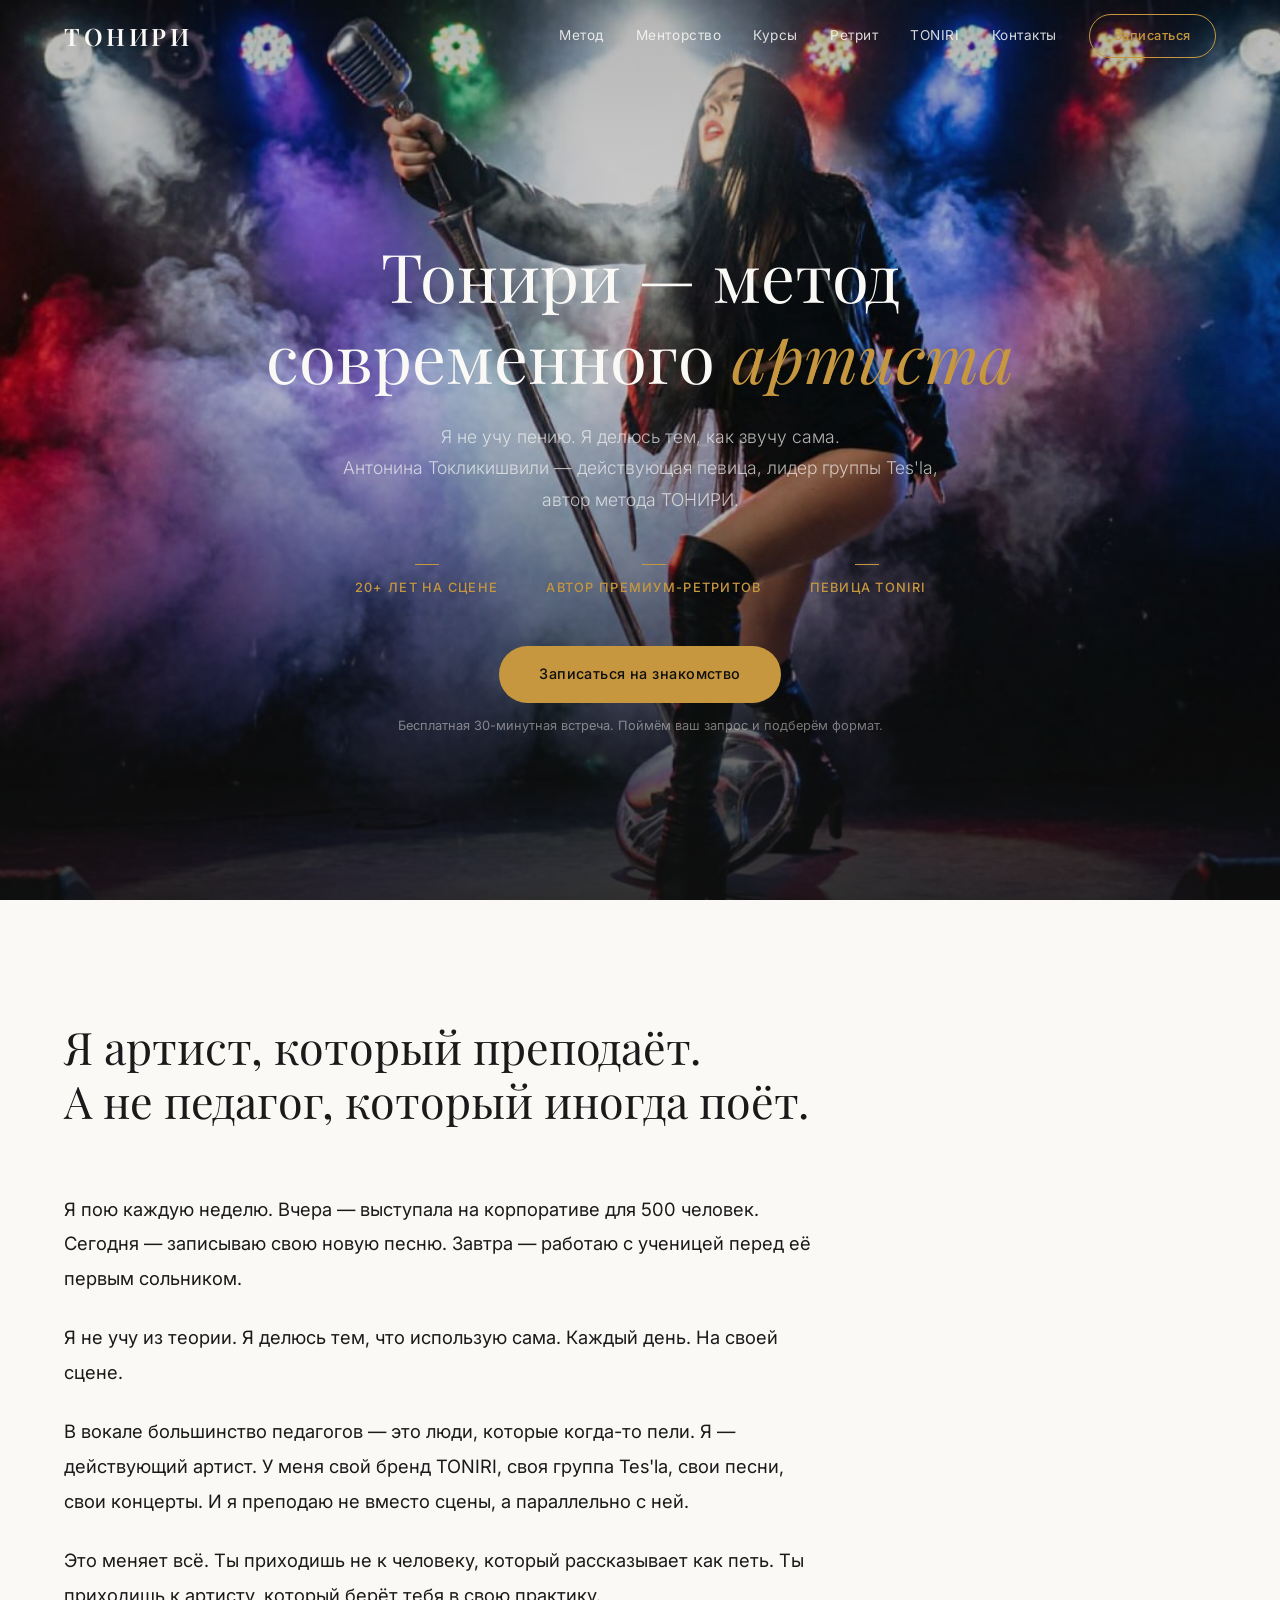
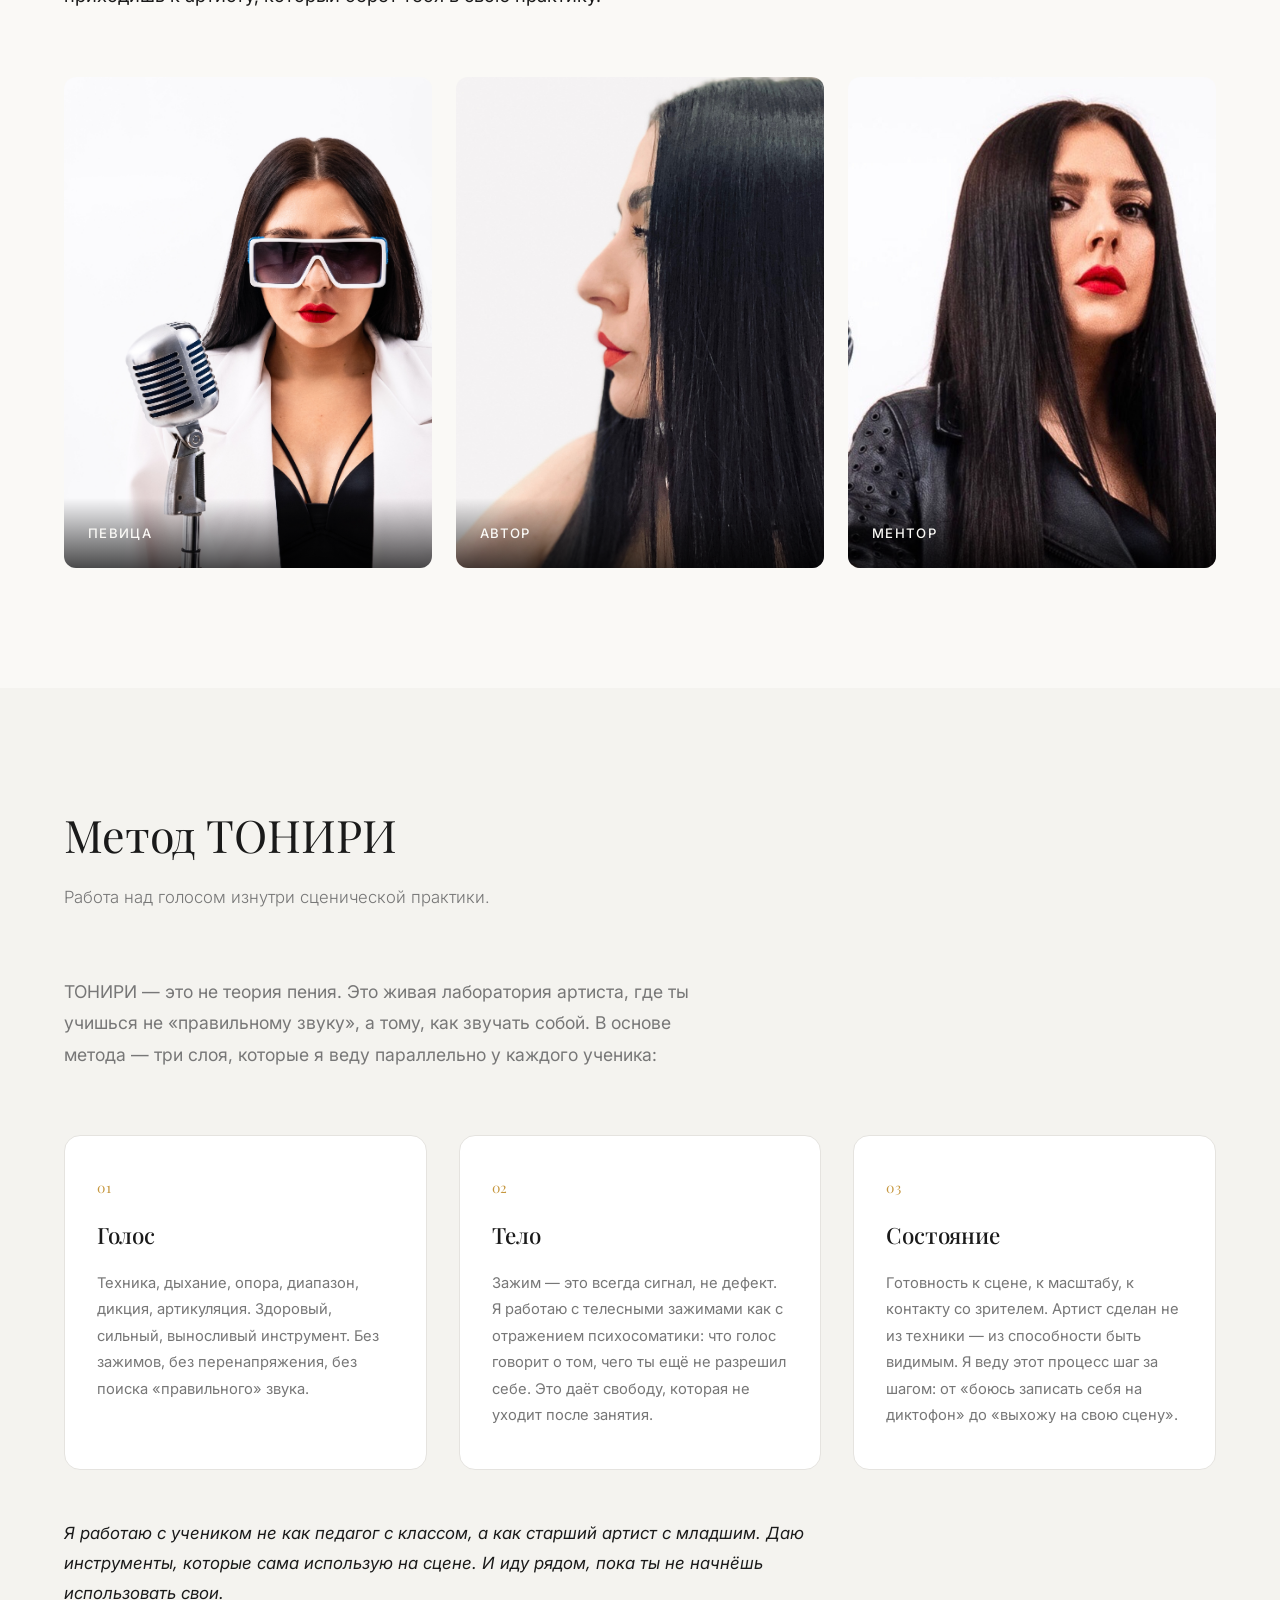
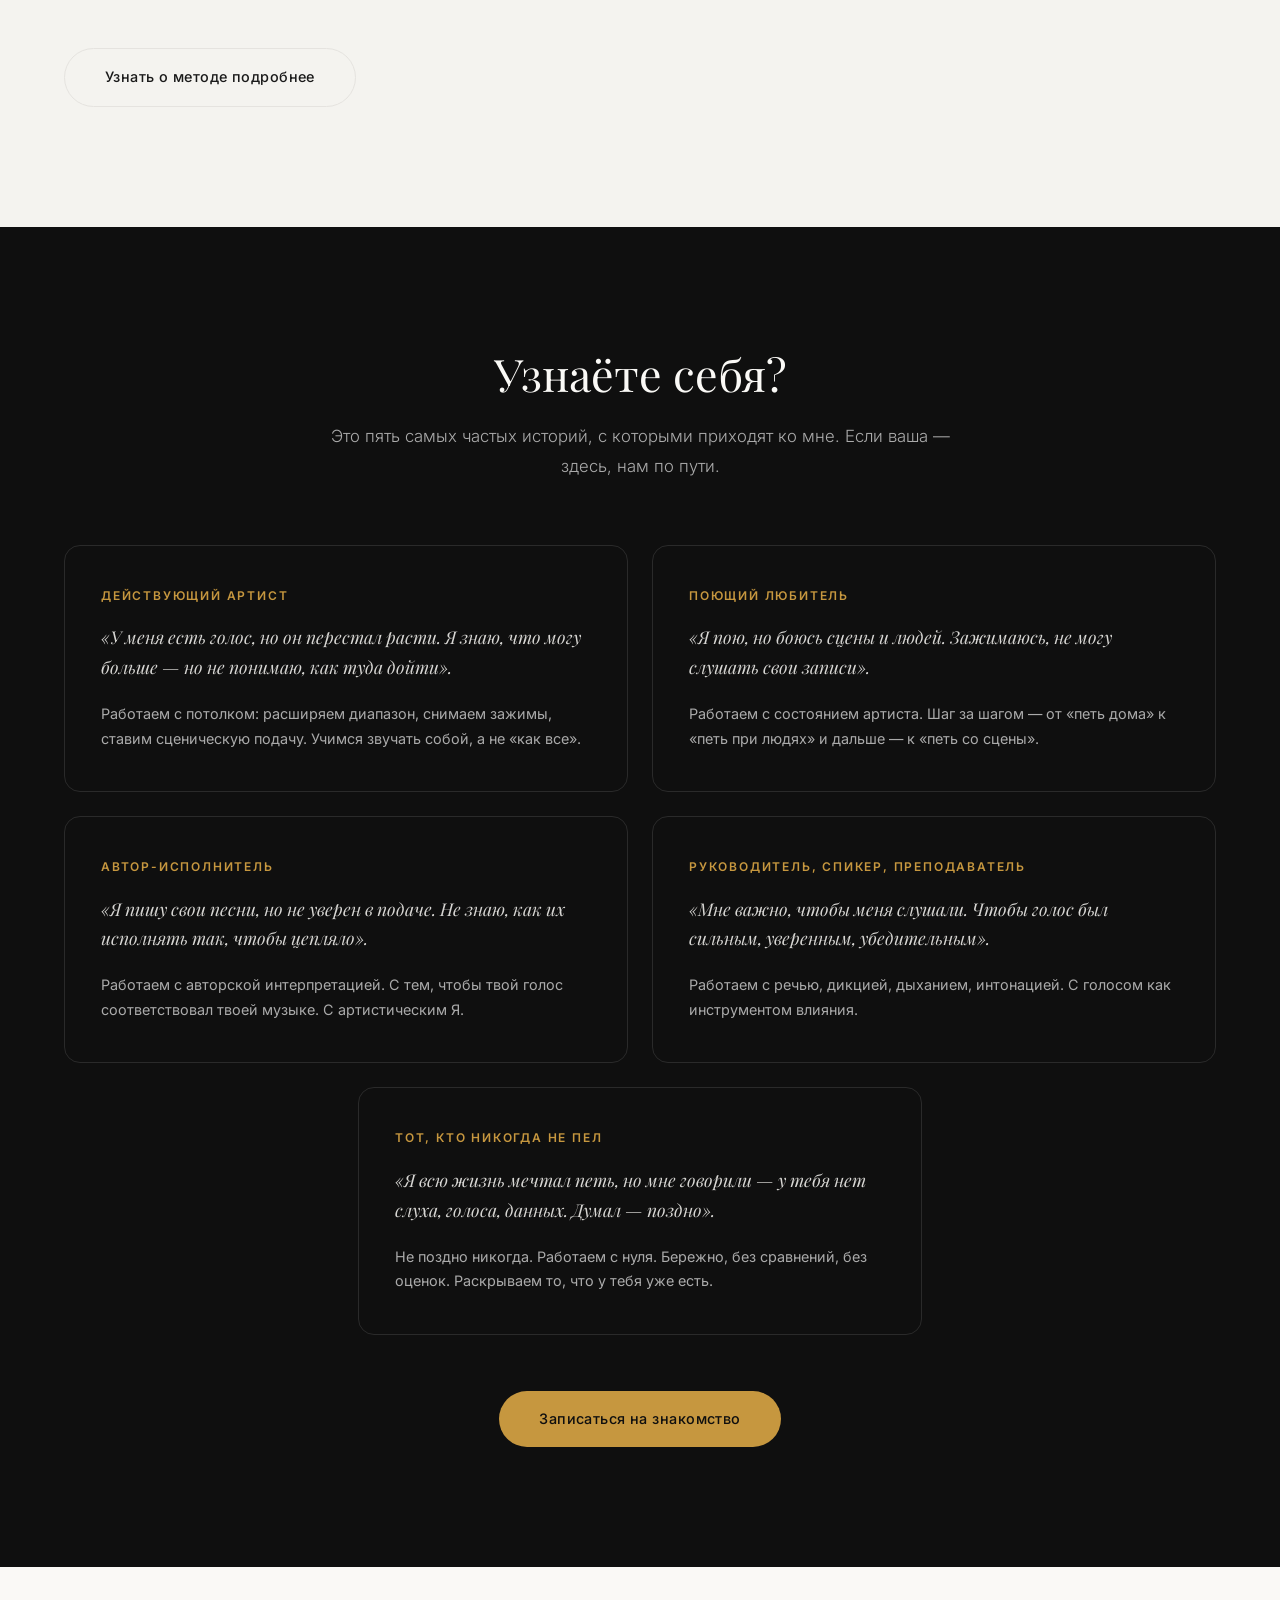
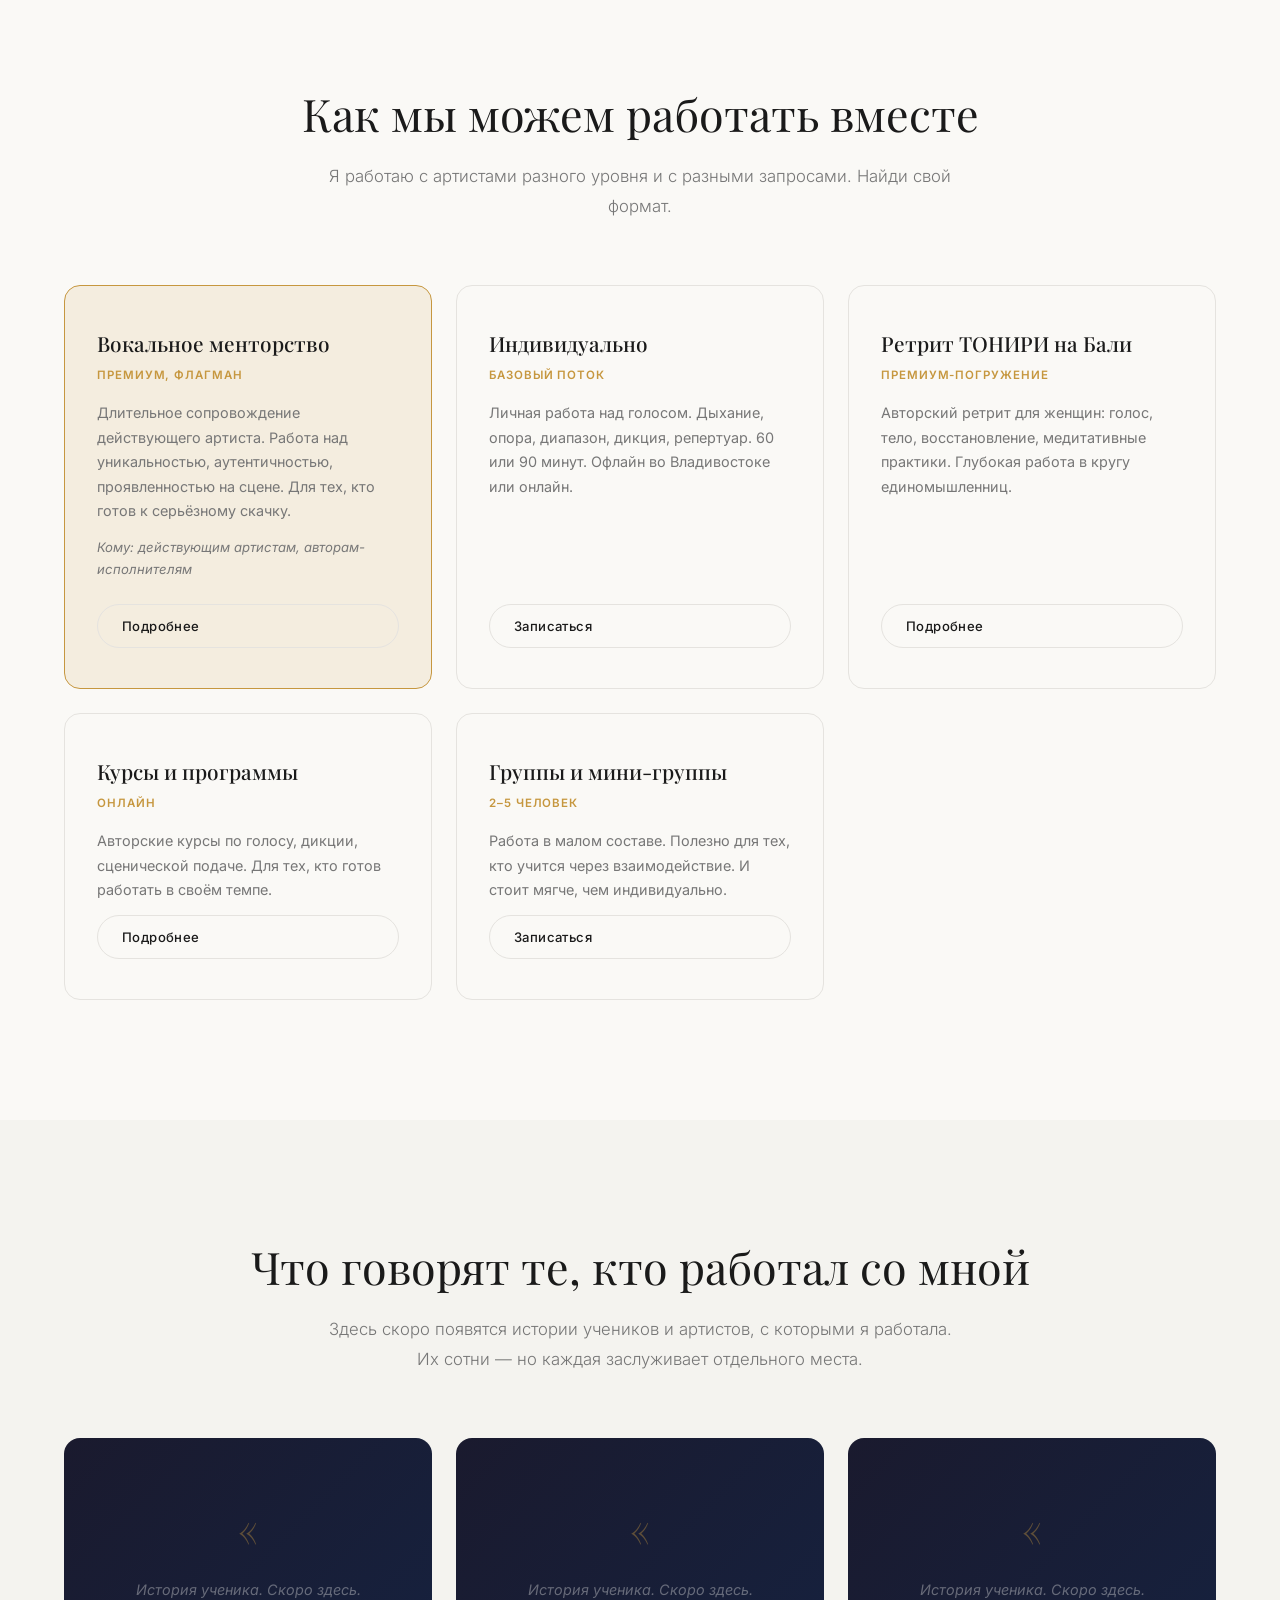
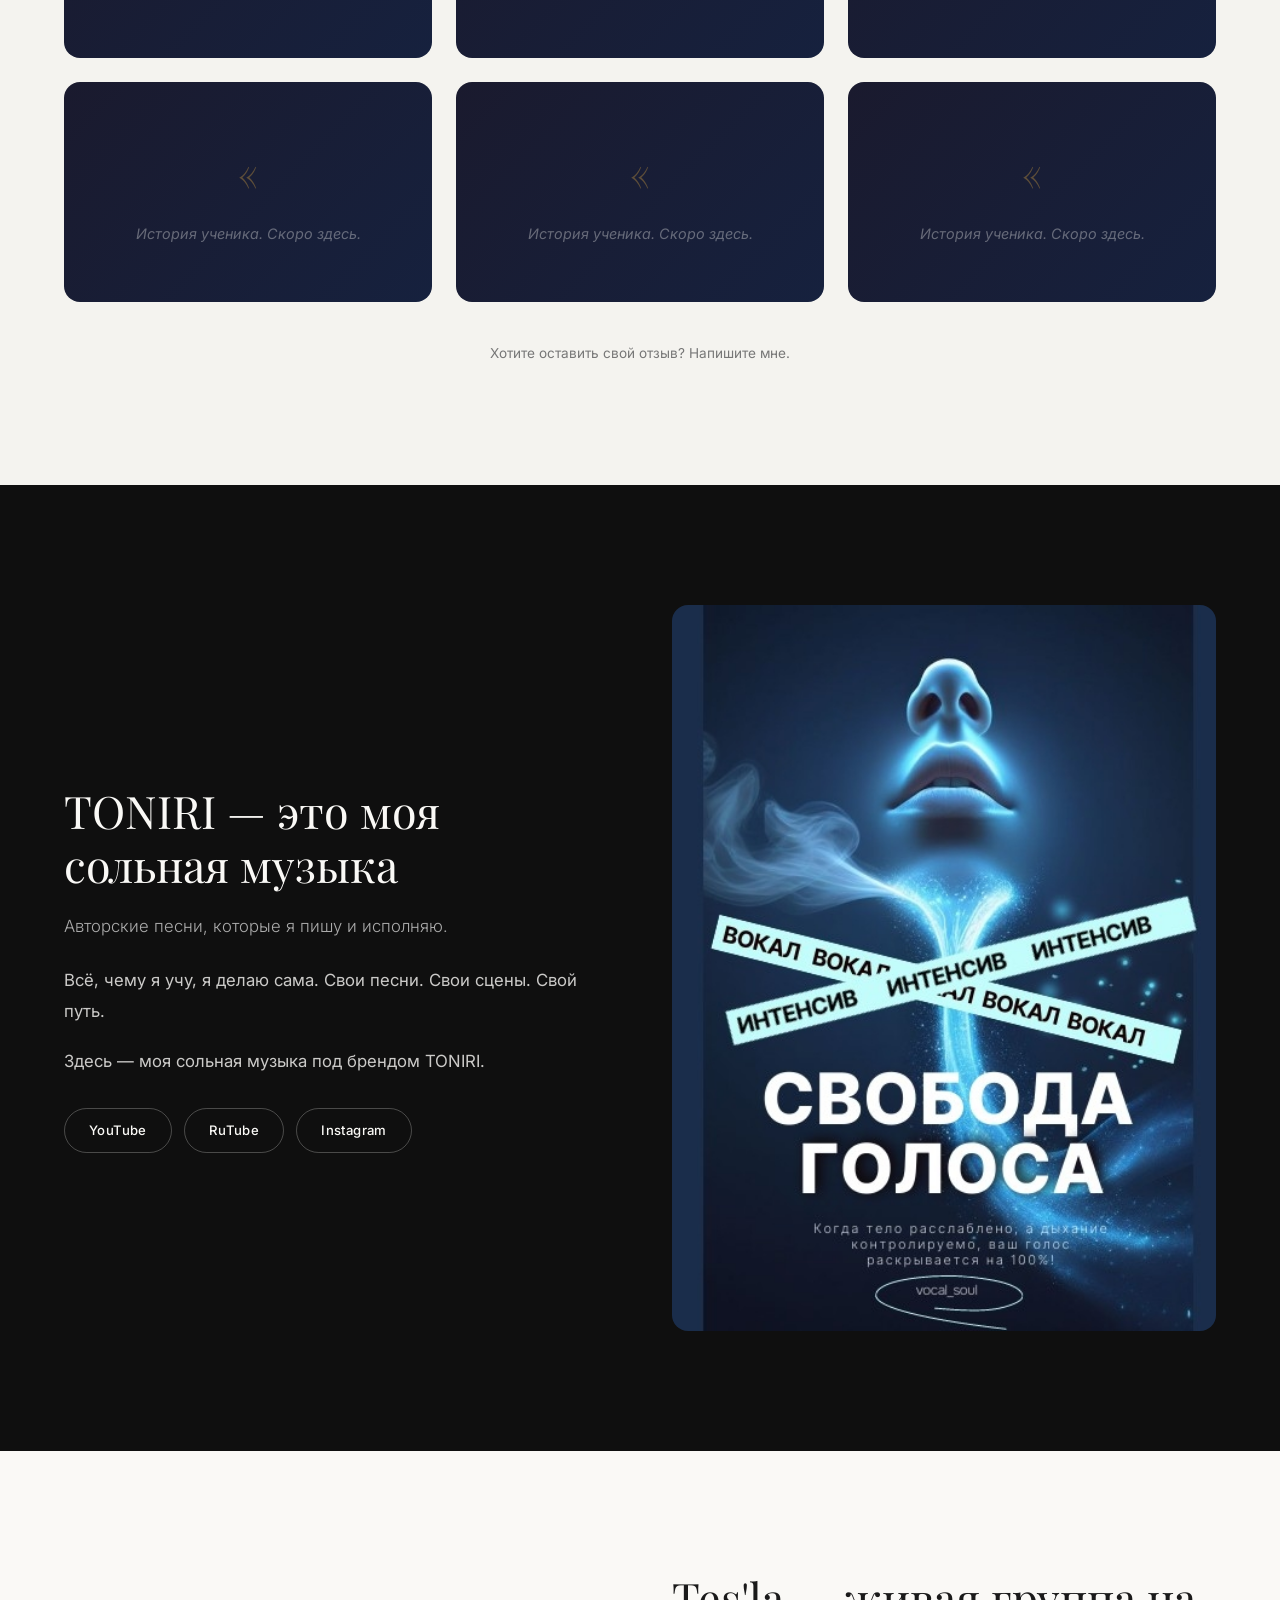
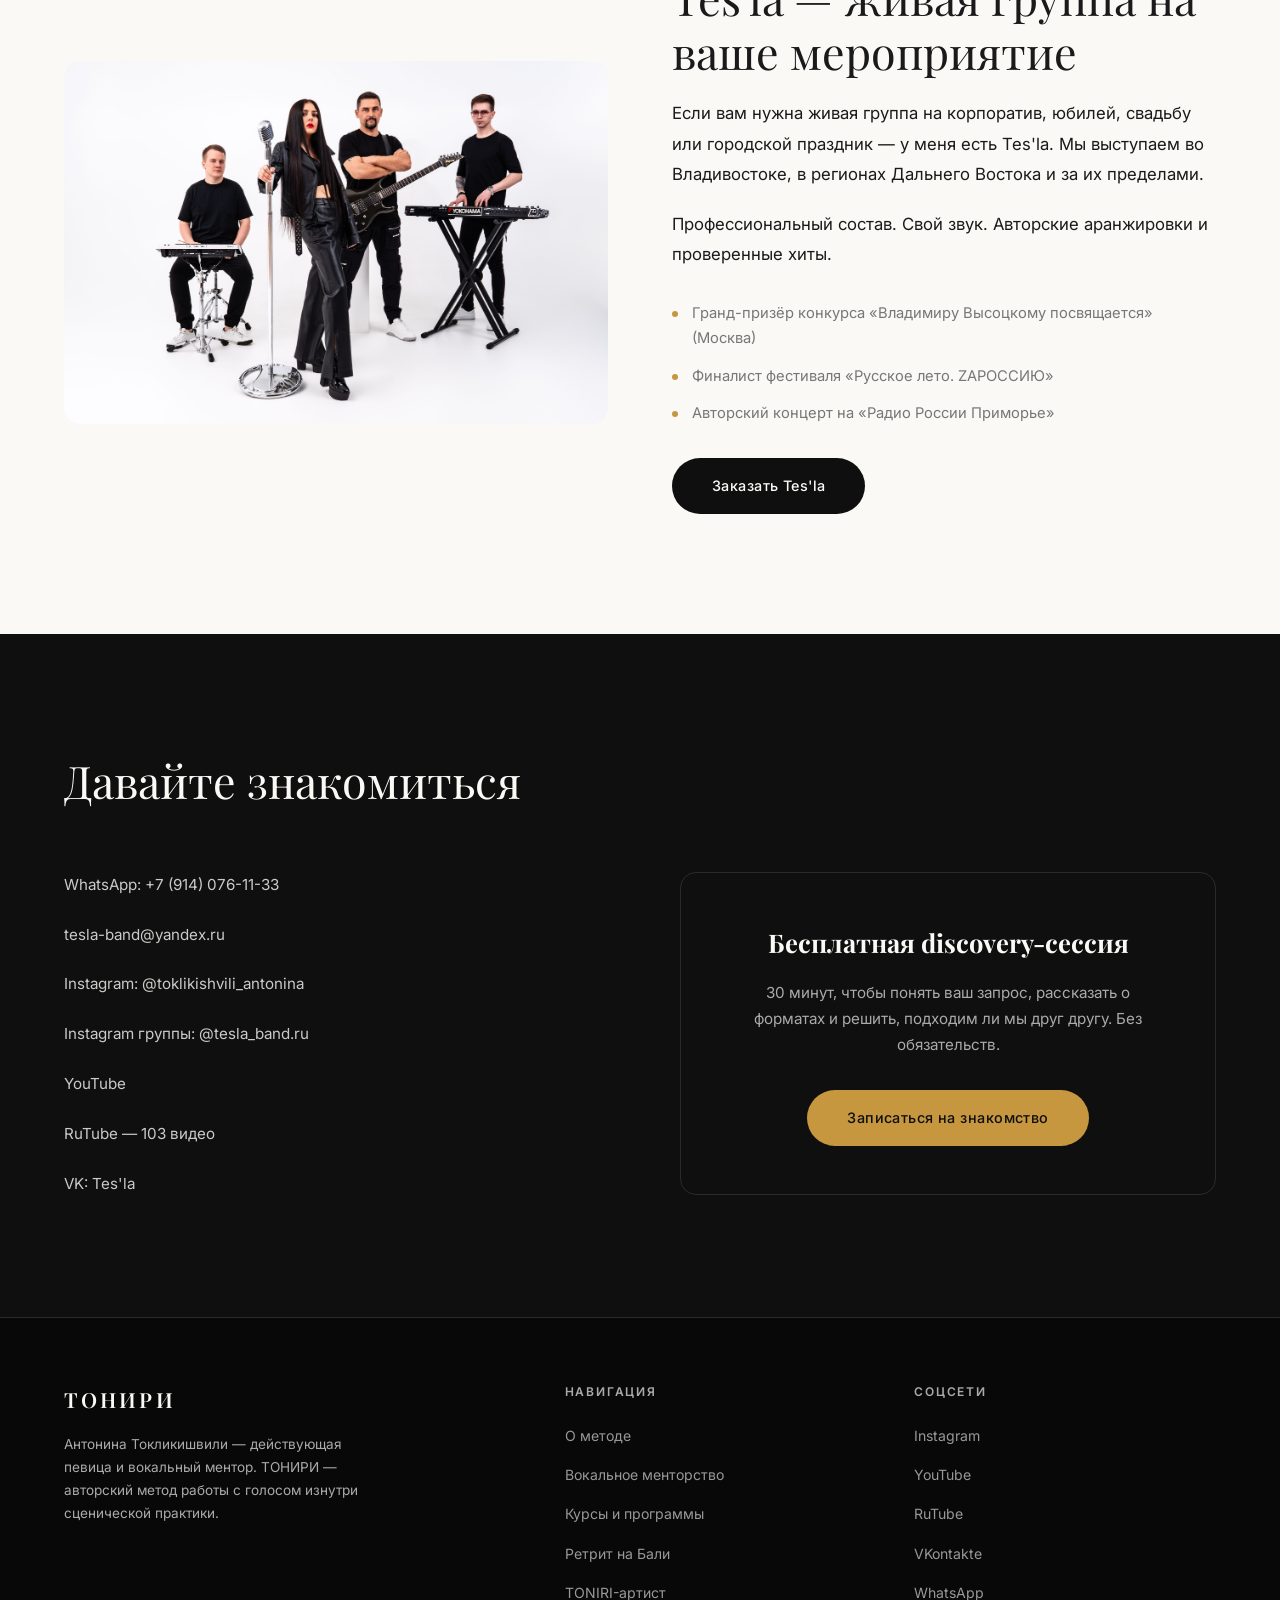
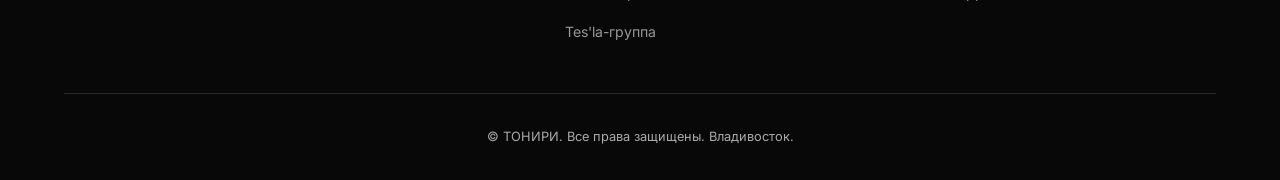
==== commit 559cfafc: "Remove emoji icons, fix hero positioning and images - Replace emoji icons with clean numbered labels" ====
--- a/index.html
+++ b/index.html
@@ -88,7 +88,7 @@
           <div class="about__photo-label">Автор</div>
         </div>
         <div class="about__photo">
-          <img src="images/silhouette-sky.jpg" alt="Ментор">
+          <img src="images/promo-white-mic.jpg" alt="Ментор">
           <div class="about__photo-label">Ментор</div>
         </div>
       </div>
@@ -107,17 +107,17 @@
       <p class="method__intro fade-up">ТОНИРИ — это не теория пения. Это живая лаборатория артиста, где ты учишься не «правильному звуку», а тому, как звучать собой. В основе метода — три слоя, которые я веду параллельно у каждого ученика:</p>
       <div class="method__cards fade-up">
         <div class="method__card">
-          <div class="method__card-icon">&#127908;</div>
+          <div class="method__card-number">01</div>
           <h3 class="method__card-title">Голос</h3>
           <p class="method__card-text">Техника, дыхание, опора, диапазон, дикция, артикуляция. Здоровый, сильный, выносливый инструмент. Без зажимов, без перенапряжения, без поиска «правильного» звука.</p>
         </div>
         <div class="method__card">
-          <div class="method__card-icon">&#127807;</div>
+          <div class="method__card-number">02</div>
           <h3 class="method__card-title">Тело</h3>
           <p class="method__card-text">Зажим — это всегда сигнал, не дефект. Я работаю с телесными зажимами как с отражением психосоматики: что голос говорит о том, чего ты ещё не разрешил себе. Это даёт свободу, которая не уходит после занятия.</p>
         </div>
         <div class="method__card">
-          <div class="method__card-icon">&#10024;</div>
+          <div class="method__card-number">03</div>
           <h3 class="method__card-title">Состояние</h3>
           <p class="method__card-text">Готовность к сцене, к масштабу, к контакту со зрителем. Артист сделан не из техники — из способности быть видимым. Я веду этот процесс шаг за шагом: от «боюсь записать себя на диктофон» до «выхожу на свою сцену».</p>
         </div>
@@ -180,7 +180,7 @@
       </div>
       <div class="formats__grid fade-up">
         <div class="format-card format-card--premium">
-          <div class="format-card__icon">&#127919;</div>
+
           <h3 class="format-card__title">Вокальное менторство</h3>
           <div class="format-card__tag">премиум, флагман</div>
           <p class="format-card__text">Длительное сопровождение действующего артиста. Работа над уникальностью, аутентичностью, проявленностью на сцене. Для тех, кто готов к серьёзному скачку.</p>
@@ -188,28 +188,28 @@
           <a href="pages/mentorship.html" class="btn btn--outline btn--small">Подробнее</a>
         </div>
         <div class="format-card">
-          <div class="format-card__icon">&#127908;</div>
+
           <h3 class="format-card__title">Индивидуально</h3>
           <div class="format-card__tag">базовый поток</div>
           <p class="format-card__text">Личная работа над голосом. Дыхание, опора, диапазон, дикция, репертуар. 60 или 90 минут. Офлайн во Владивостоке или онлайн.</p>
           <a href="https://wa.me/79140761133?text=%D0%97%D0%B4%D1%80%D0%B0%D0%B2%D1%81%D1%82%D0%B2%D1%83%D0%B9%D1%82%D0%B5!%20%D0%A5%D0%BE%D1%87%D1%83%20%D0%B7%D0%B0%D0%BF%D0%B8%D1%81%D0%B0%D1%82%D1%8C%D1%81%D1%8F%20%D0%BD%D0%B0%20%D0%B8%D0%BD%D0%B4%D0%B8%D0%B2%D0%B8%D0%B4%D1%83%D0%B0%D0%BB%D1%8C%D0%BD%D0%BE%D0%B5%20%D0%B7%D0%B0%D0%BD%D1%8F%D1%82%D0%B8%D0%B5" target="_blank" class="btn btn--outline btn--small">Записаться</a>
         </div>
         <div class="format-card">
-          <div class="format-card__icon">&#127796;</div>
+
           <h3 class="format-card__title">Ретрит ТОНИРИ на Бали</h3>
           <div class="format-card__tag">премиум-погружение</div>
           <p class="format-card__text">Авторский ретрит для женщин: голос, тело, восстановление, медитативные практики. Глубокая работа в кругу единомышленниц.</p>
           <a href="pages/retreat.html" class="btn btn--outline btn--small">Подробнее</a>
         </div>
         <div class="format-card">
-          <div class="format-card__icon">&#128218;</div>
+
           <h3 class="format-card__title">Курсы и программы</h3>
           <div class="format-card__tag">онлайн</div>
           <p class="format-card__text">Авторские курсы по голосу, дикции, сценической подаче. Для тех, кто готов работать в своём темпе.</p>
           <a href="pages/courses.html" class="btn btn--outline btn--small">Подробнее</a>
         </div>
         <div class="format-card">
-          <div class="format-card__icon">&#128101;</div>
+
           <h3 class="format-card__title">Группы и мини-группы</h3>
           <div class="format-card__tag">2–5 человек</div>
           <p class="format-card__text">Работа в малом составе. Полезно для тех, кто учится через взаимодействие. И стоит мягче, чем индивидуально.</p>
@@ -317,31 +317,31 @@
       <div class="contacts__layout fade-up">
         <div class="contacts__info">
           <div class="contact-item">
-            <div class="contact-item__icon">&#128172;</div>
+
             <a href="https://wa.me/79140761133" target="_blank">WhatsApp: +7 (914) 076-11-33</a>
           </div>
           <div class="contact-item">
-            <div class="contact-item__icon">&#9993;</div>
+
             <a href="mailto:tesla-band@yandex.ru">tesla-band@yandex.ru</a>
           </div>
           <div class="contact-item">
-            <div class="contact-item__icon">&#128247;</div>
+
             <a href="https://www.instagram.com/toklikishvili_antonina/" target="_blank">Instagram: @toklikishvili_antonina</a>
           </div>
           <div class="contact-item">
-            <div class="contact-item__icon">&#128247;</div>
+
             <a href="https://www.instagram.com/tesla_band.ru/" target="_blank">Instagram группы: @tesla_band.ru</a>
           </div>
           <div class="contact-item">
-            <div class="contact-item__icon">&#127909;</div>
+
             <a href="https://www.youtube.com/channel/UCNn1ef2-TmgNgp6hWCj16Mg" target="_blank">YouTube</a>
           </div>
           <div class="contact-item">
-            <div class="contact-item__icon">&#127909;</div>
+
             <a href="https://rutube.ru/channel/24878464/" target="_blank">RuTube — 103 видео</a>
           </div>
           <div class="contact-item">
-            <div class="contact-item__icon">&#128101;</div>
+
             <a href="https://vk.com/musicbandtesla" target="_blank">VK: Tes'la</a>
           </div>
         </div>
--- a/css/style.css
+++ b/css/style.css
@@ -479,9 +479,12 @@
   transform: translateY(-4px);
 }
 
-.method__card-icon {
-  font-size: 2rem;
-  margin-bottom: 20px;
+.method__card-number {
+  font-family: var(--font-display);
+  font-size: 0.875rem;
+  color: var(--accent);
+  letter-spacing: 0.05em;
+  margin-bottom: 16px;
 }
 
 .method__card-title {
@@ -591,8 +594,7 @@
 }
 
 .format-card__icon {
-  font-size: 1.8rem;
-  margin-bottom: 16px;
+  display: none;
 }
 
 .format-card__title {
@@ -783,15 +785,7 @@
 }
 
 .contact-item__icon {
-  width: 44px;
-  height: 44px;
-  border-radius: 50%;
-  border: 1px solid var(--border-dark);
-  display: flex;
-  align-items: center;
-  justify-content: center;
-  flex-shrink: 0;
-  font-size: 1.1rem;
+  display: none;
 }
 
 .contact-item a {
@@ -898,6 +892,9 @@
 
 .subpage-hero {
   padding: 180px 0 100px;
+  min-height: 70vh;
+  display: flex;
+  align-items: flex-end;
   background: var(--bg-dark);
   color: var(--text-light);
   position: relative;
@@ -908,7 +905,7 @@
   position: absolute;
   inset: 0;
   background-size: cover;
-  background-position: center;
+  background-position: center 20%;
   opacity: 0.25;
 }
 
@@ -985,8 +982,7 @@
 }
 
 .info-block__icon {
-  font-size: 1.6rem;
-  margin-bottom: 12px;
+  display: none;
 }
 
 .info-block__title {
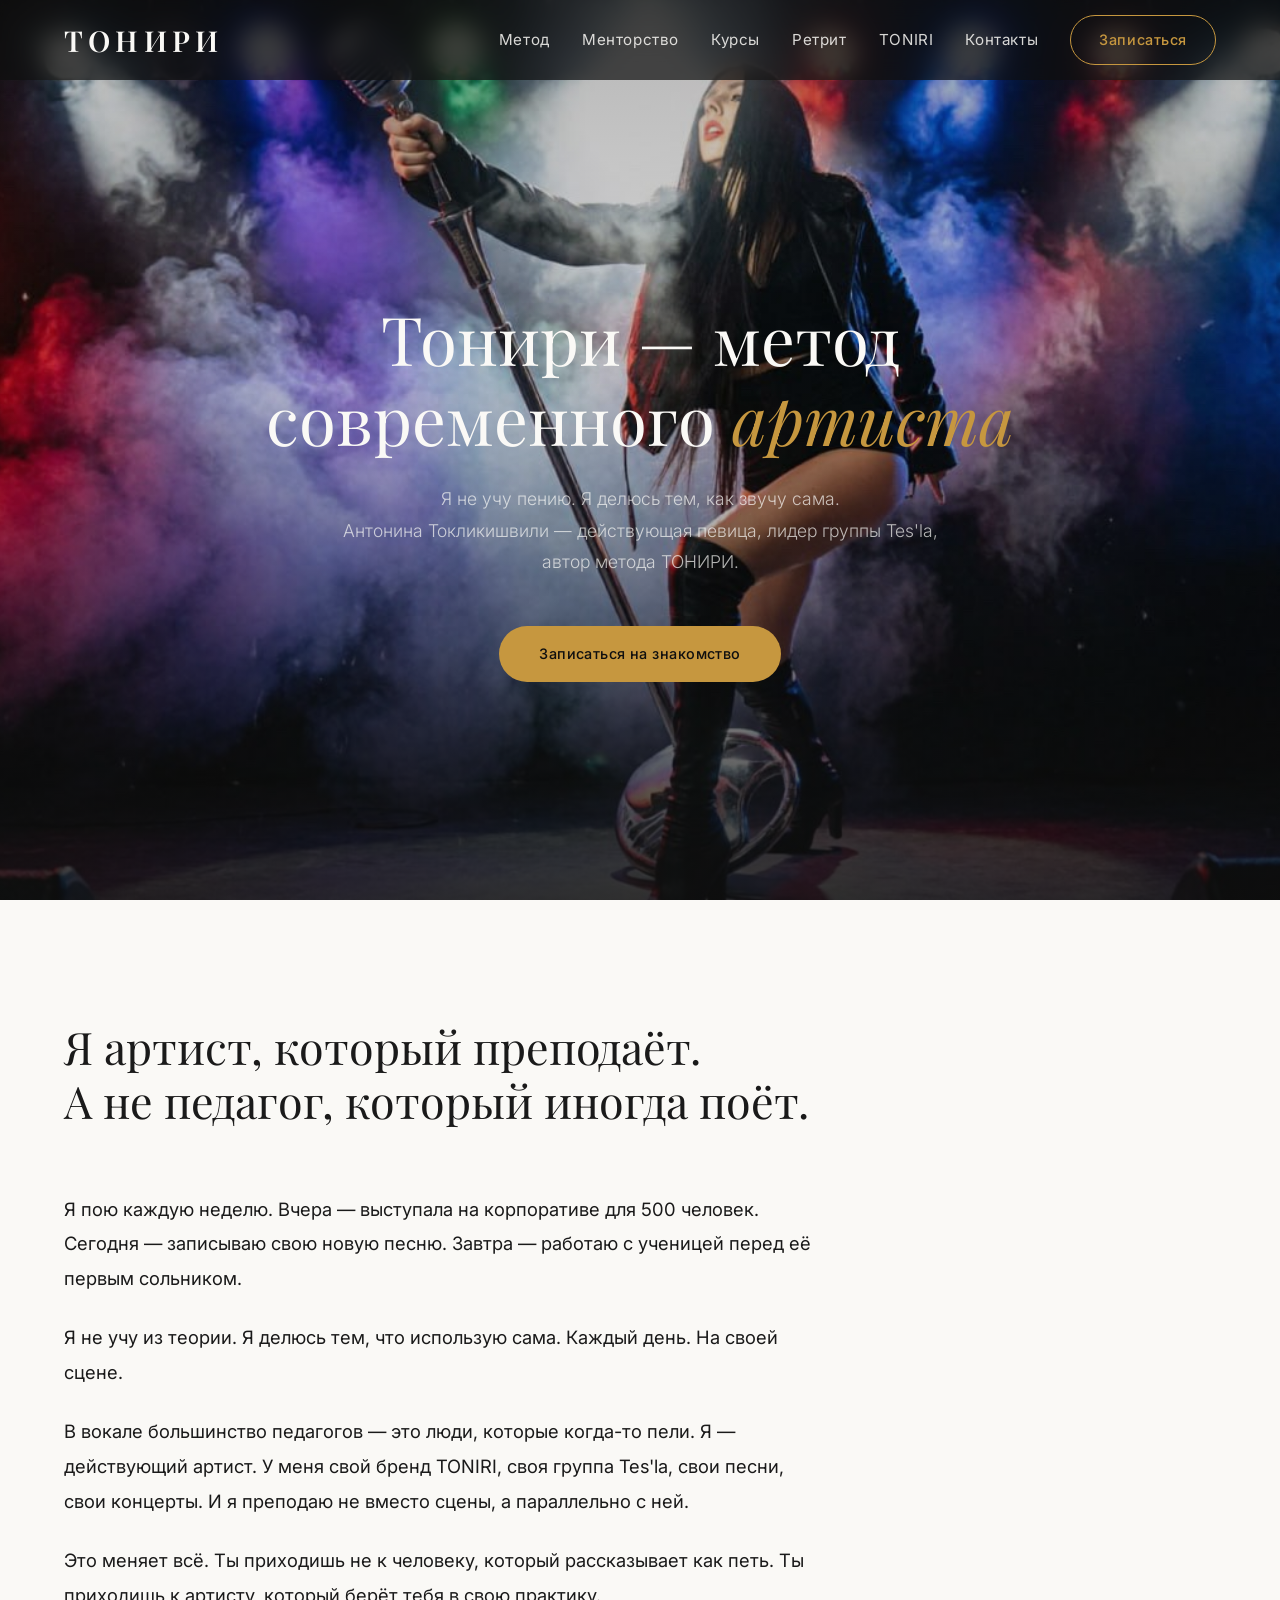
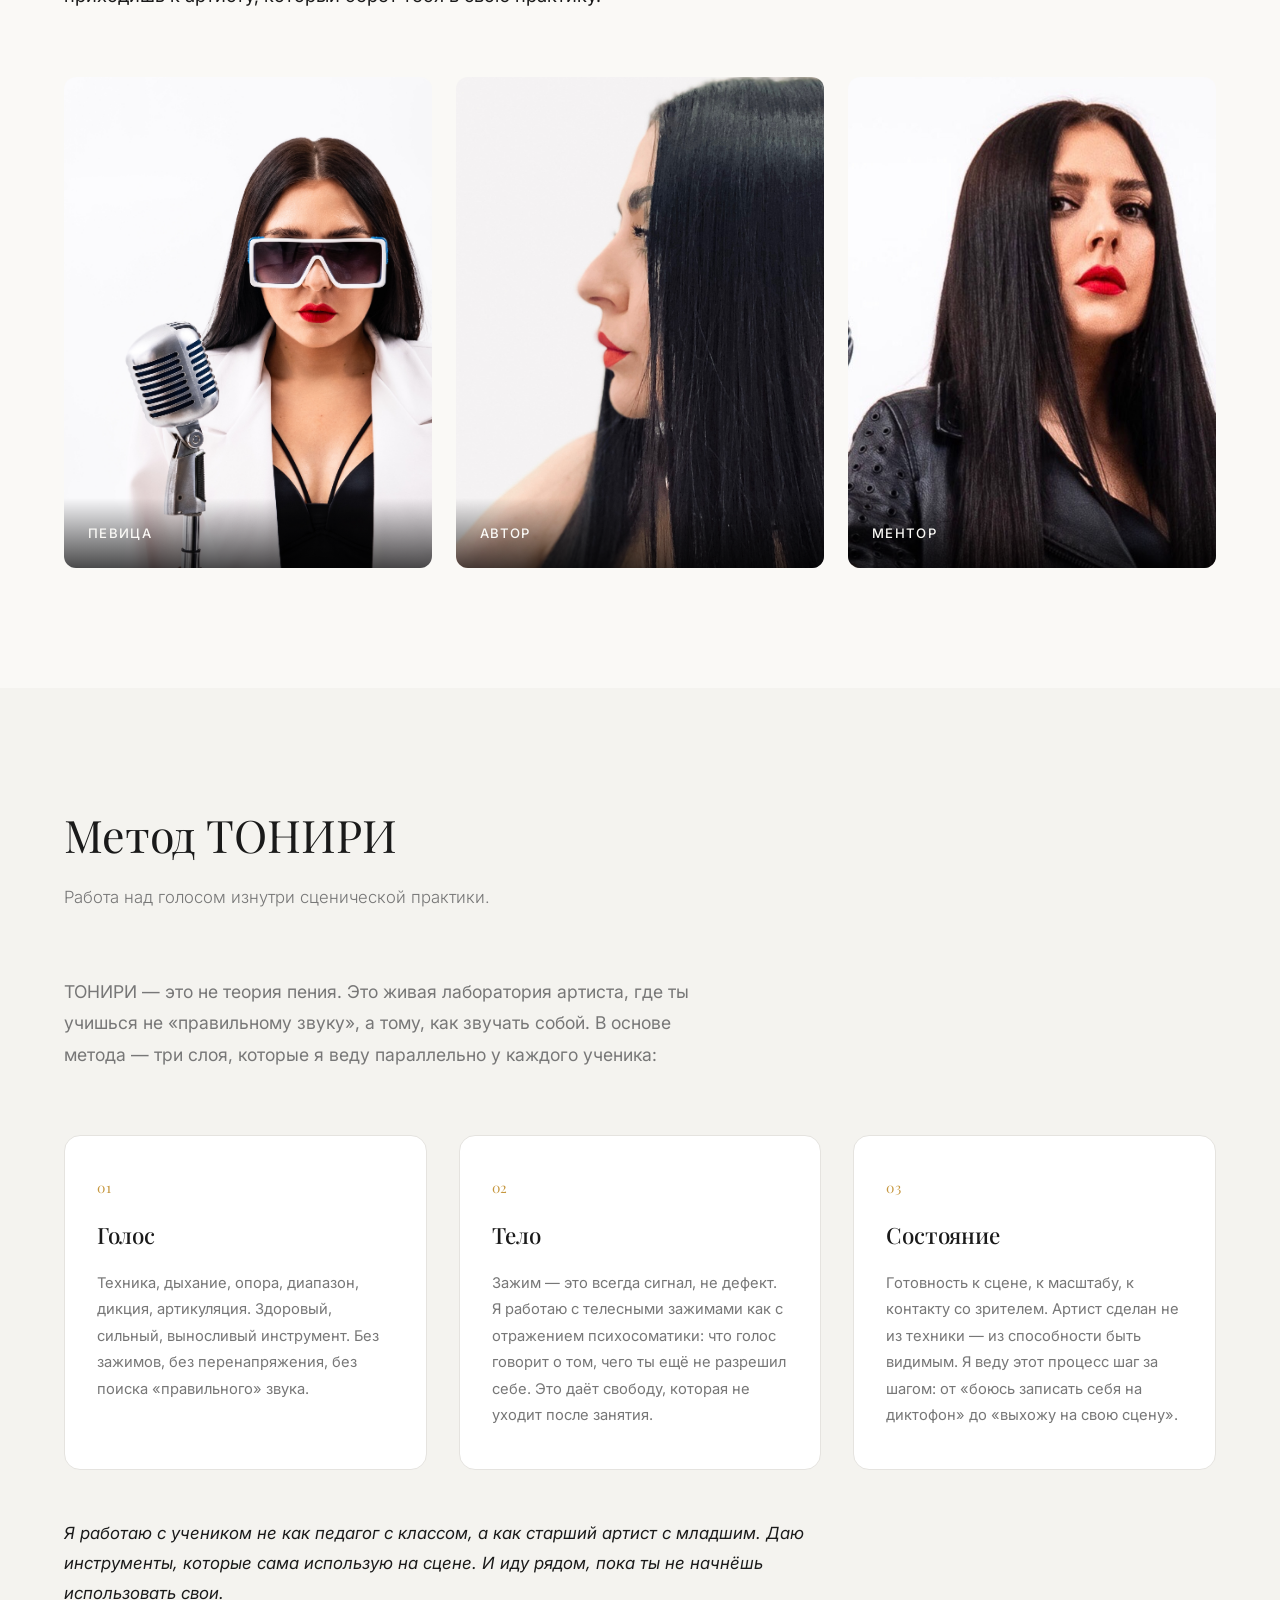
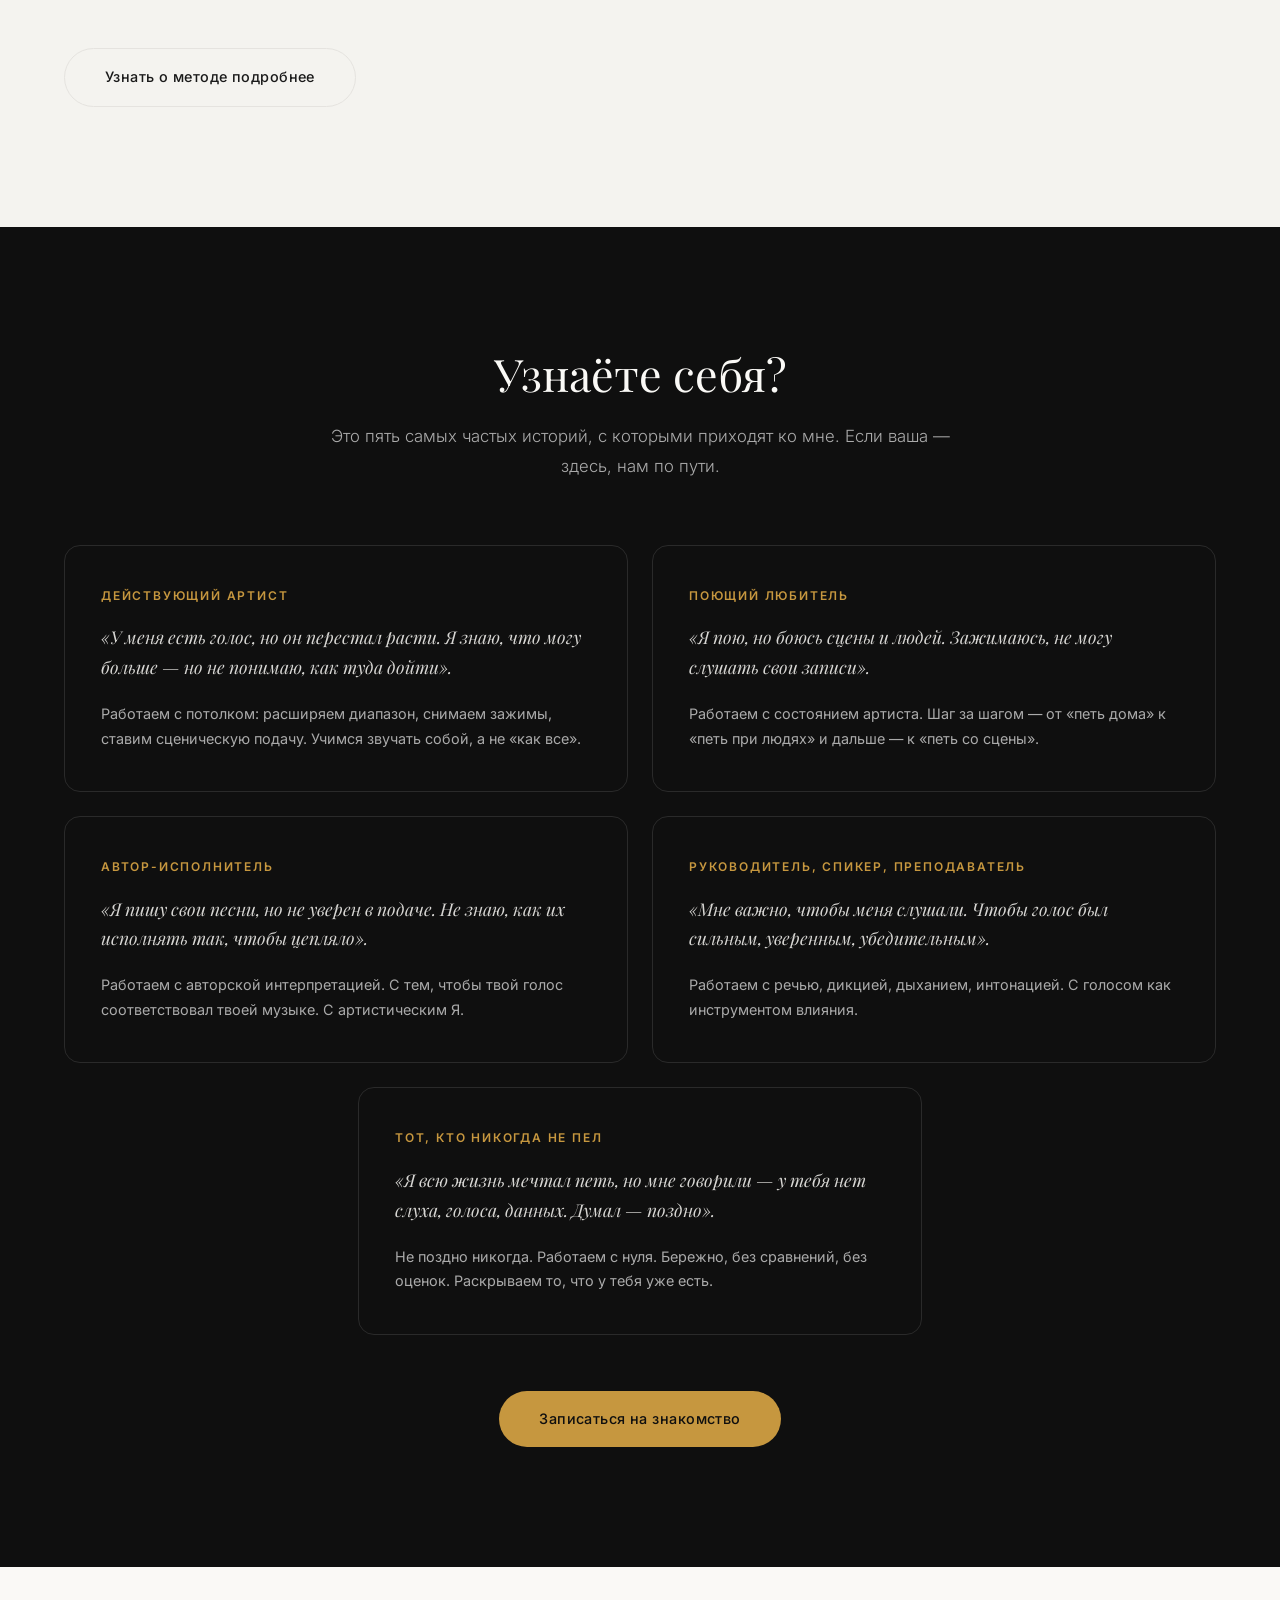
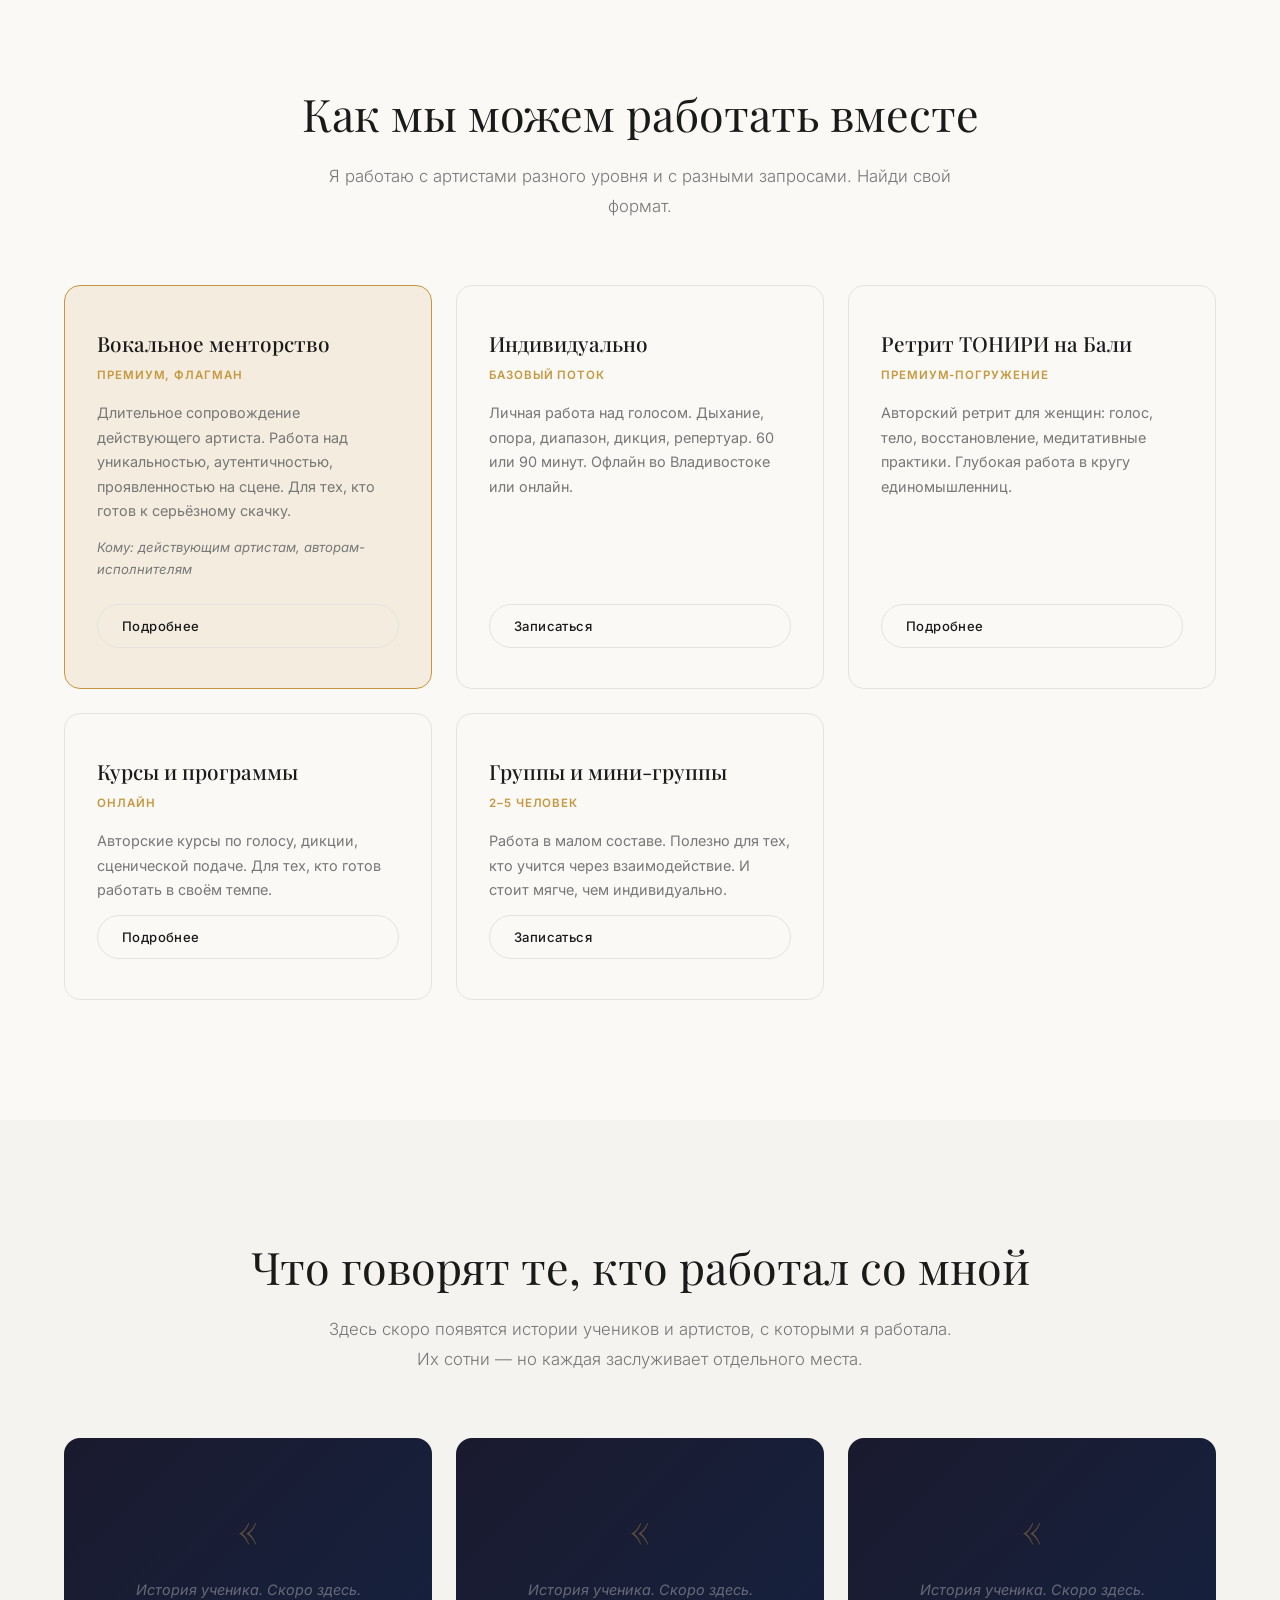
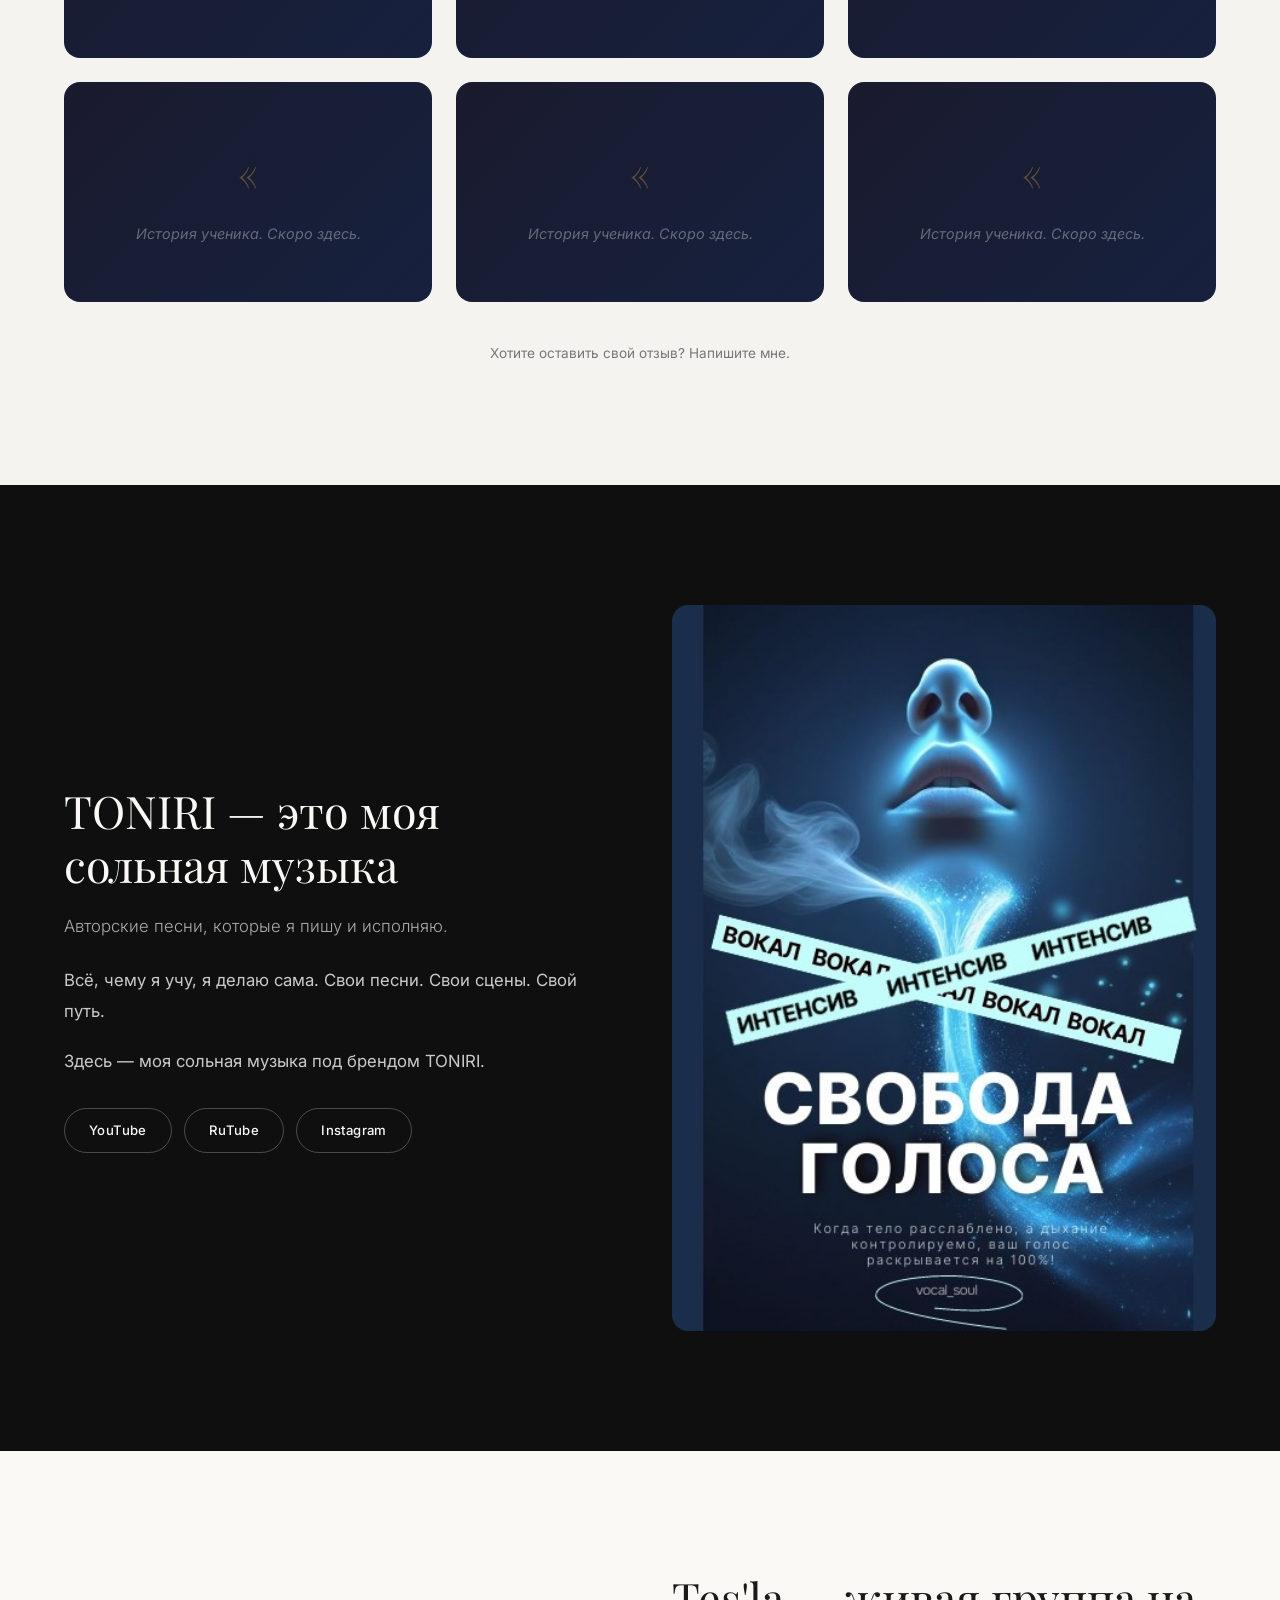
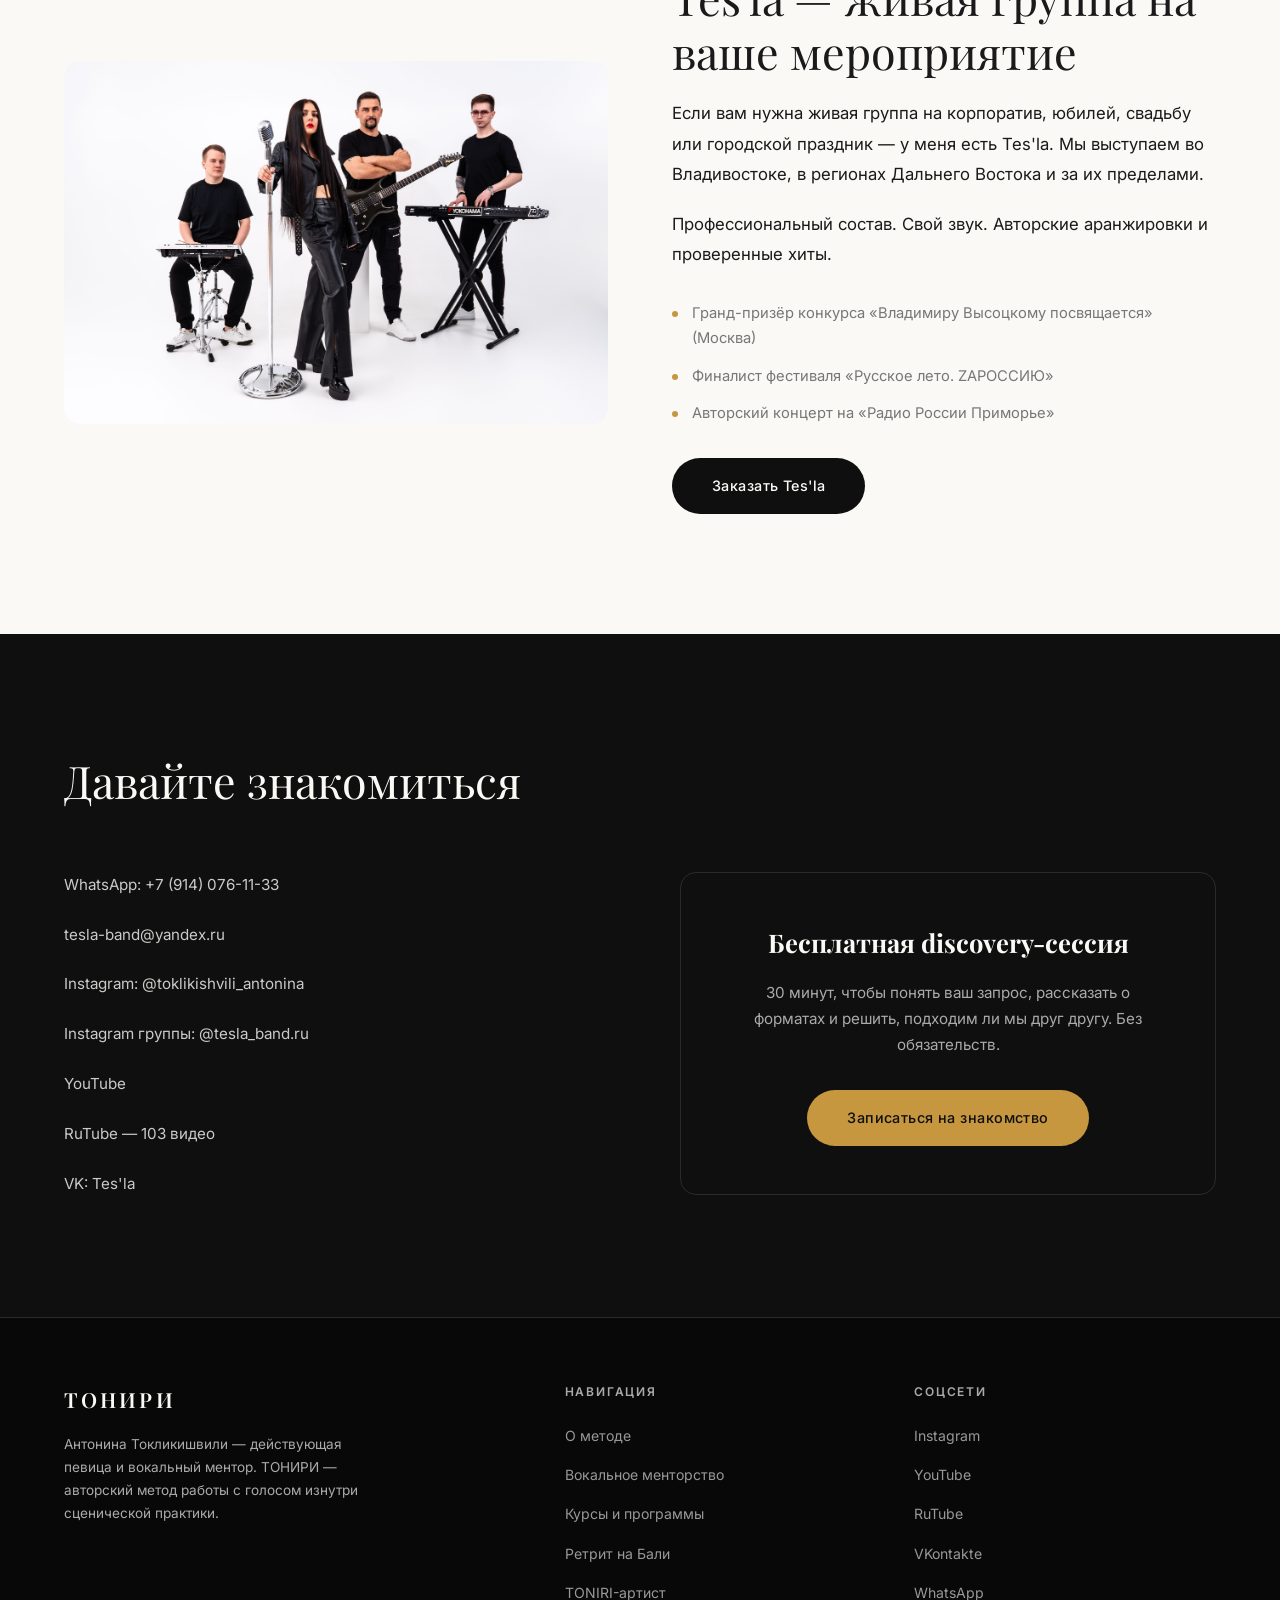
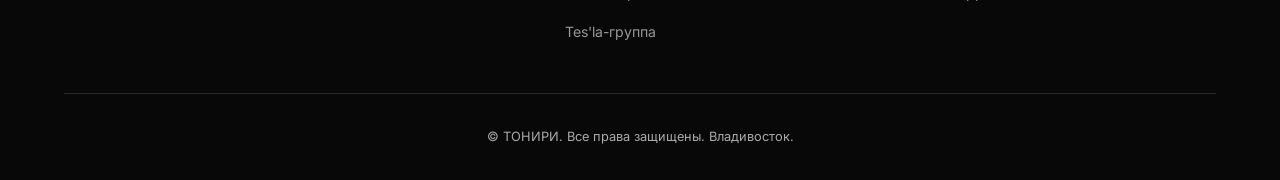
==== commit a5629376: "Remove markers and note from hero section to reduce clutter Co-Authored-By: Claude Opus 4.6 <noreply" ====
--- a/index.html
+++ b/index.html
@@ -52,14 +52,8 @@
         Я не учу пению. Я делюсь тем, как звучу сама.<br>
         Антонина Токликишвили — действующая певица, лидер группы Tes'la, автор метода ТОНИРИ.
       </p>
-      <div class="hero__markers">
-        <div class="hero__marker">20+ лет на сцене</div>
-        <div class="hero__marker">Автор премиум-ретритов</div>
-        <div class="hero__marker">Певица TONIRI</div>
-      </div>
       <div class="hero__cta-group">
         <a href="https://wa.me/79140761133?text=%D0%97%D0%B4%D1%80%D0%B0%D0%B2%D1%81%D1%82%D0%B2%D1%83%D0%B9%D1%82%D0%B5!%20%D0%A5%D0%BE%D1%87%D1%83%20%D0%B7%D0%B0%D0%BF%D0%B8%D1%81%D0%B0%D1%82%D1%8C%D1%81%D1%8F%20%D0%BD%D0%B0%20%D0%B7%D0%BD%D0%B0%D0%BA%D0%BE%D0%BC%D1%81%D1%82%D0%B2%D0%BE" target="_blank" class="btn btn--primary">Записаться на знакомство</a>
-        <span class="hero__cta-note">Бесплатная 30-минутная встреча. Поймём ваш запрос и подберём формат.</span>
       </div>
     </div>
   </section>
--- a/css/style.css
+++ b/css/style.css
@@ -18,7 +18,7 @@
   --font-body: 'Inter', -apple-system, BlinkMacSystemFont, sans-serif;
   --max-width: 1200px;
   --section-padding: 120px;
-  --header-height: 72px;
+  --header-height: 80px;
 }
 
 *, *::before, *::after {
@@ -71,6 +71,9 @@
   height: var(--header-height);
   display: flex;
   align-items: center;
+  background: rgba(15, 15, 15, 0.7);
+  backdrop-filter: blur(12px);
+  -webkit-backdrop-filter: blur(12px);
   transition: background 0.4s, backdrop-filter 0.4s, box-shadow 0.4s;
 }
 
@@ -100,9 +103,9 @@
 
 .header__logo {
   font-family: var(--font-display);
-  font-size: 1.5rem;
+  font-size: 1.8rem;
   font-weight: 600;
-  letter-spacing: 0.15em;
+  letter-spacing: 0.18em;
   color: var(--text-light);
   transition: color 0.4s;
   text-transform: uppercase;
@@ -115,7 +118,7 @@
 }
 
 .header__nav a {
-  font-size: 0.85rem;
+  font-size: 0.95rem;
   font-weight: 400;
   letter-spacing: 0.04em;
   color: rgba(250, 249, 246, 0.85);
@@ -131,9 +134,9 @@
 }
 
 .header__cta {
-  font-size: 0.8rem !important;
+  font-size: 0.9rem !important;
   font-weight: 500 !important;
-  padding: 10px 24px;
+  padding: 12px 28px;
   border: 1px solid var(--accent);
   color: var(--accent) !important;
   border-radius: 100px;
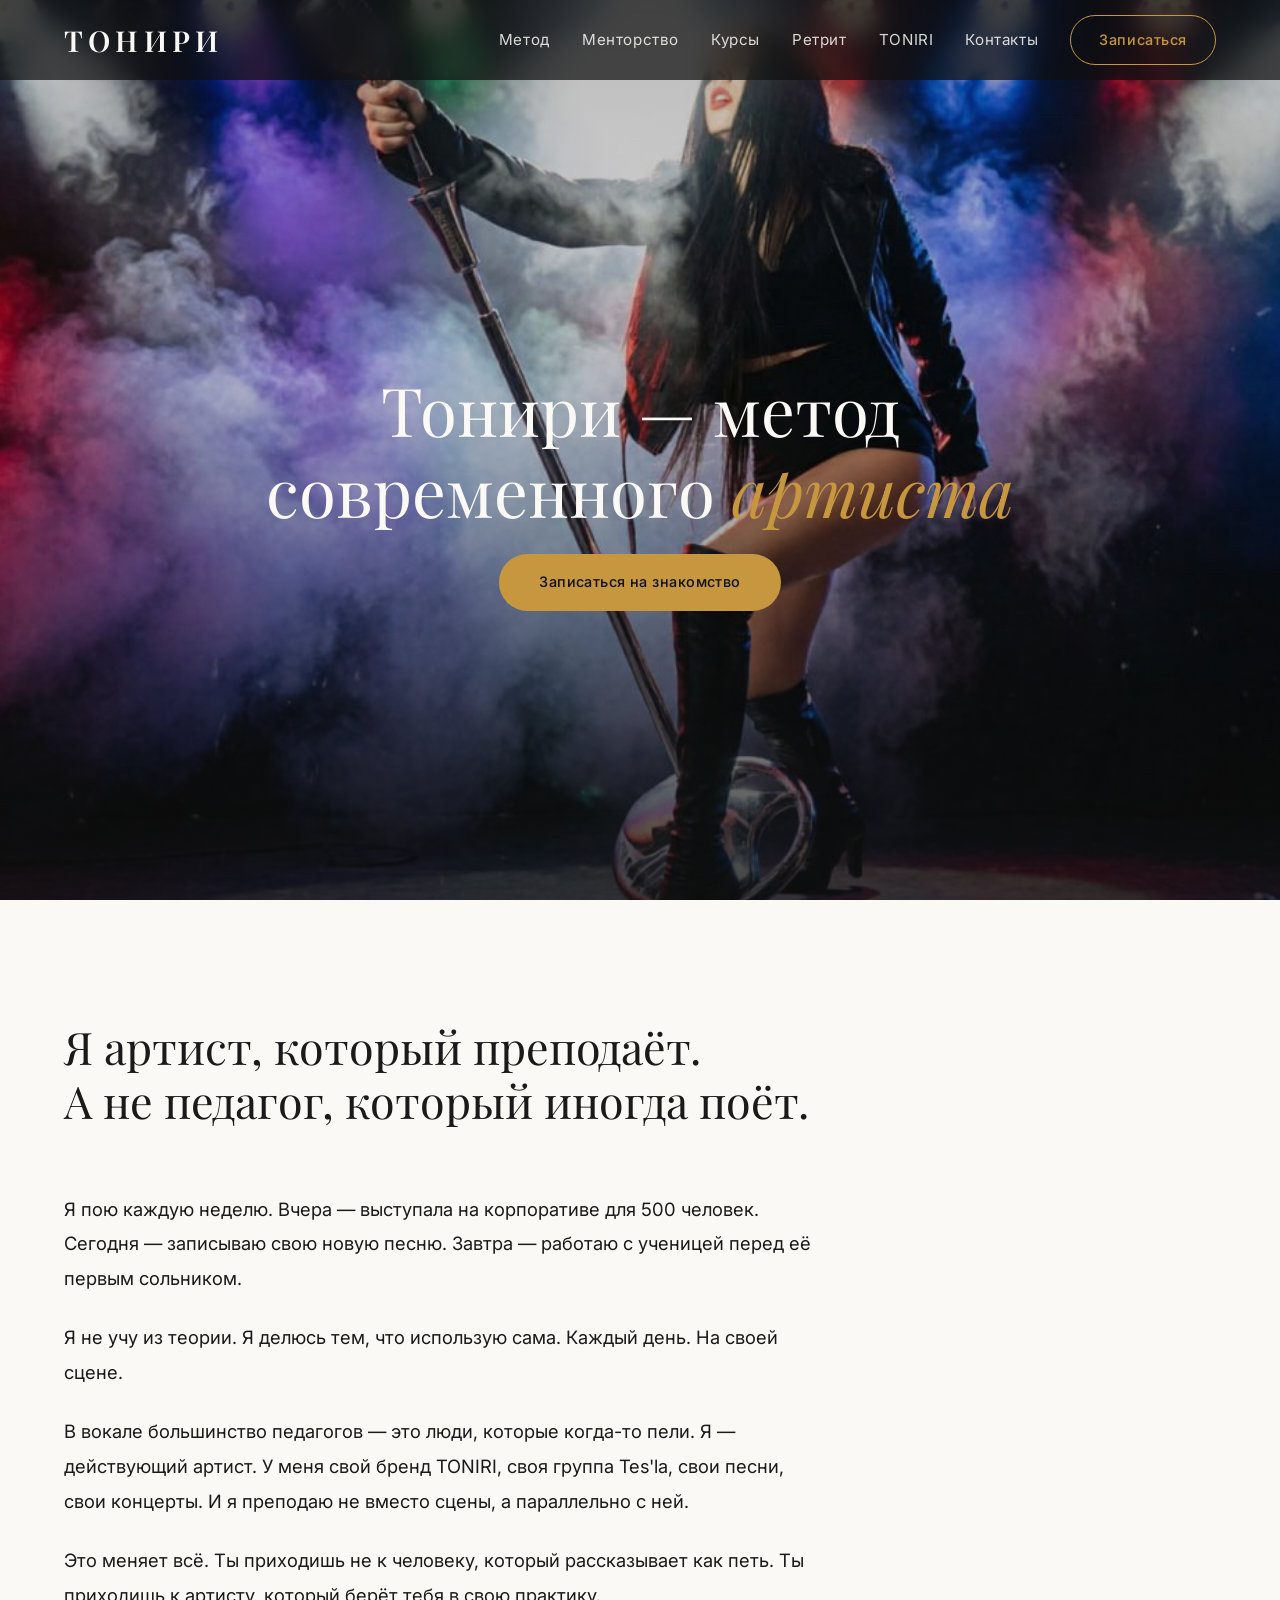
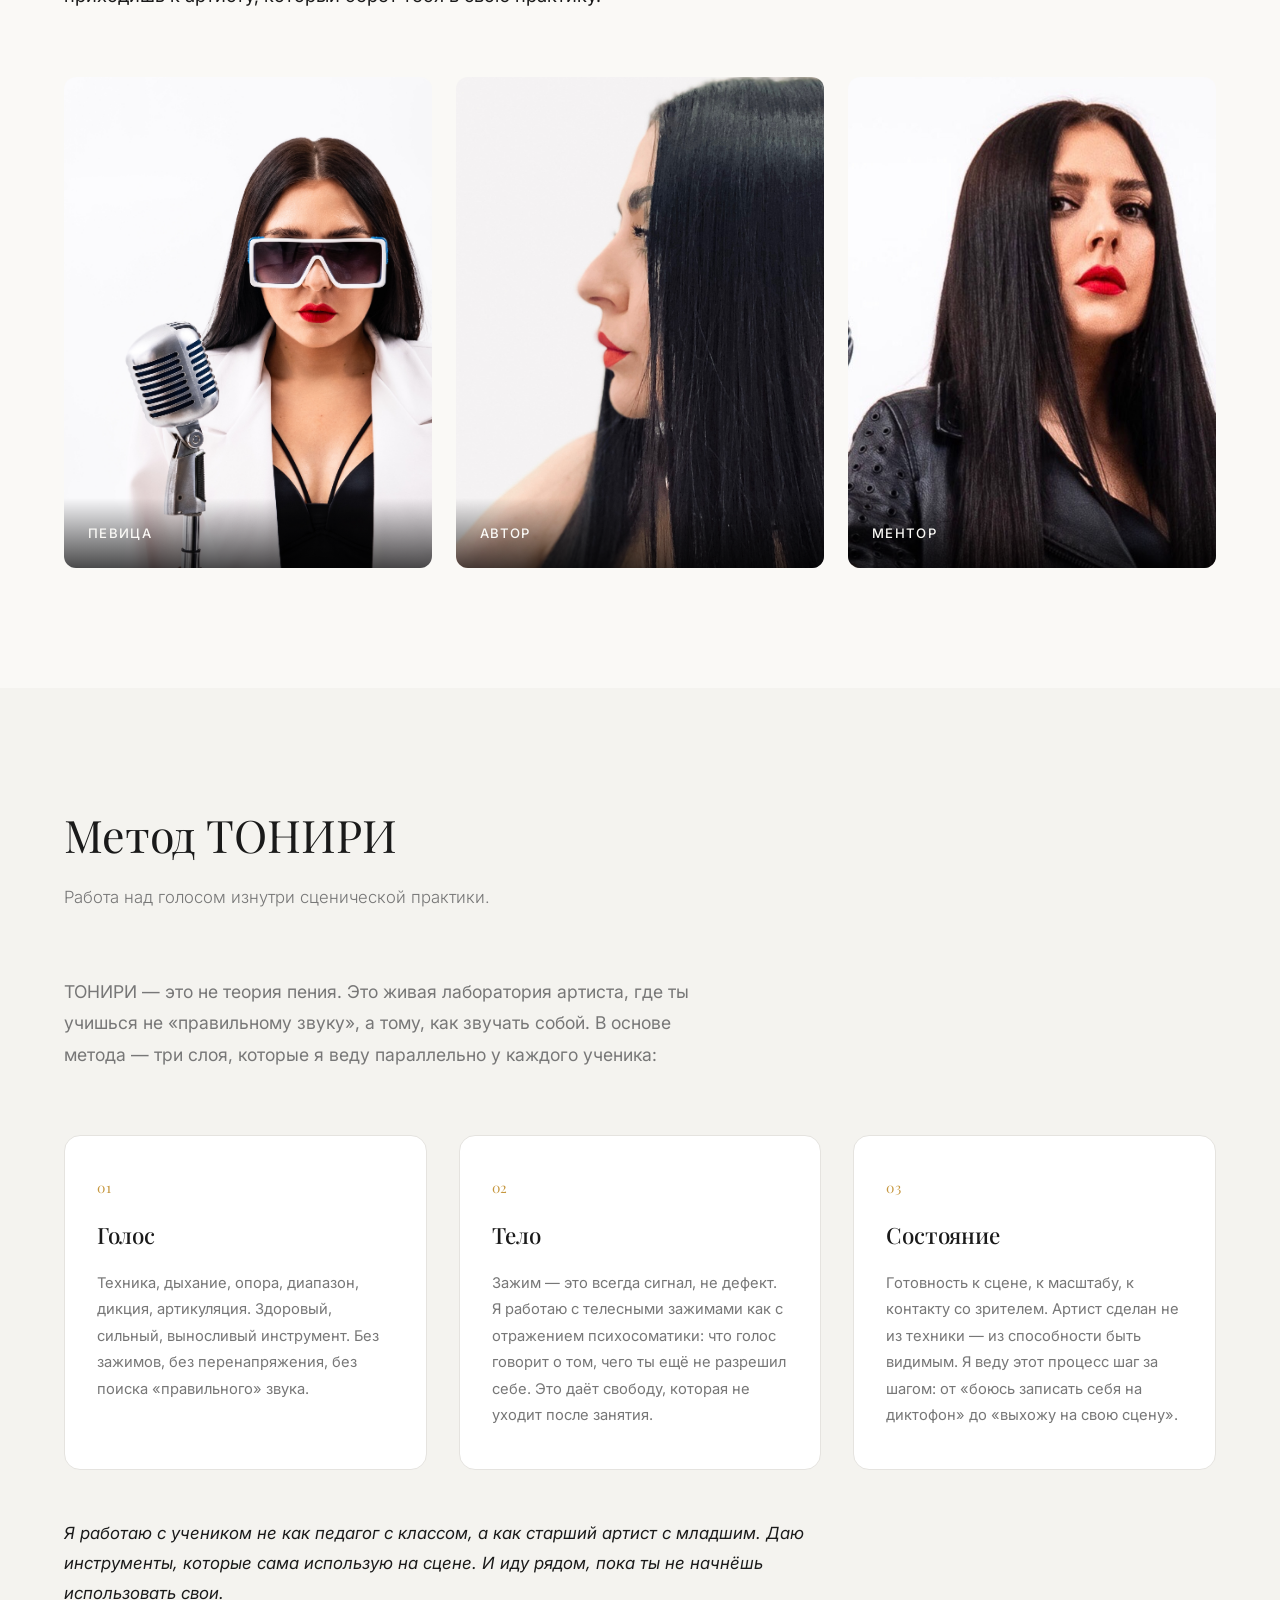
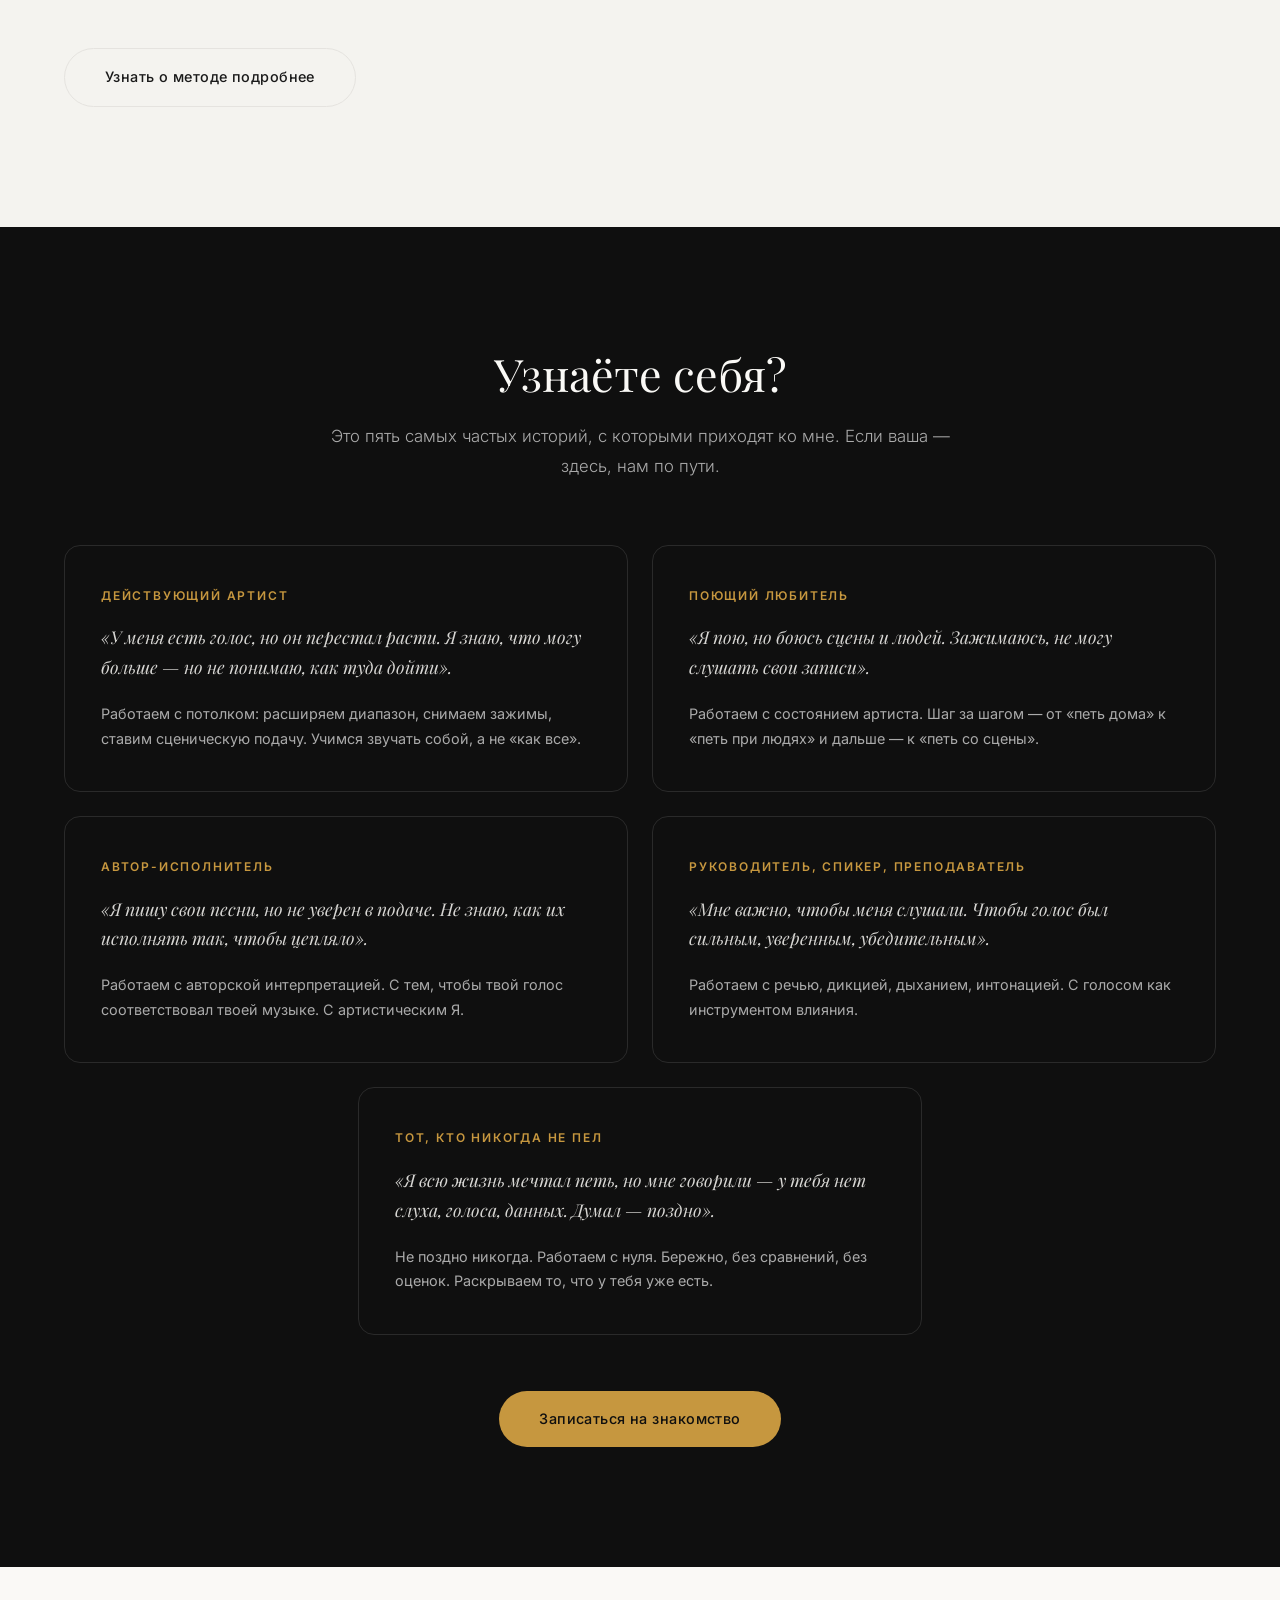
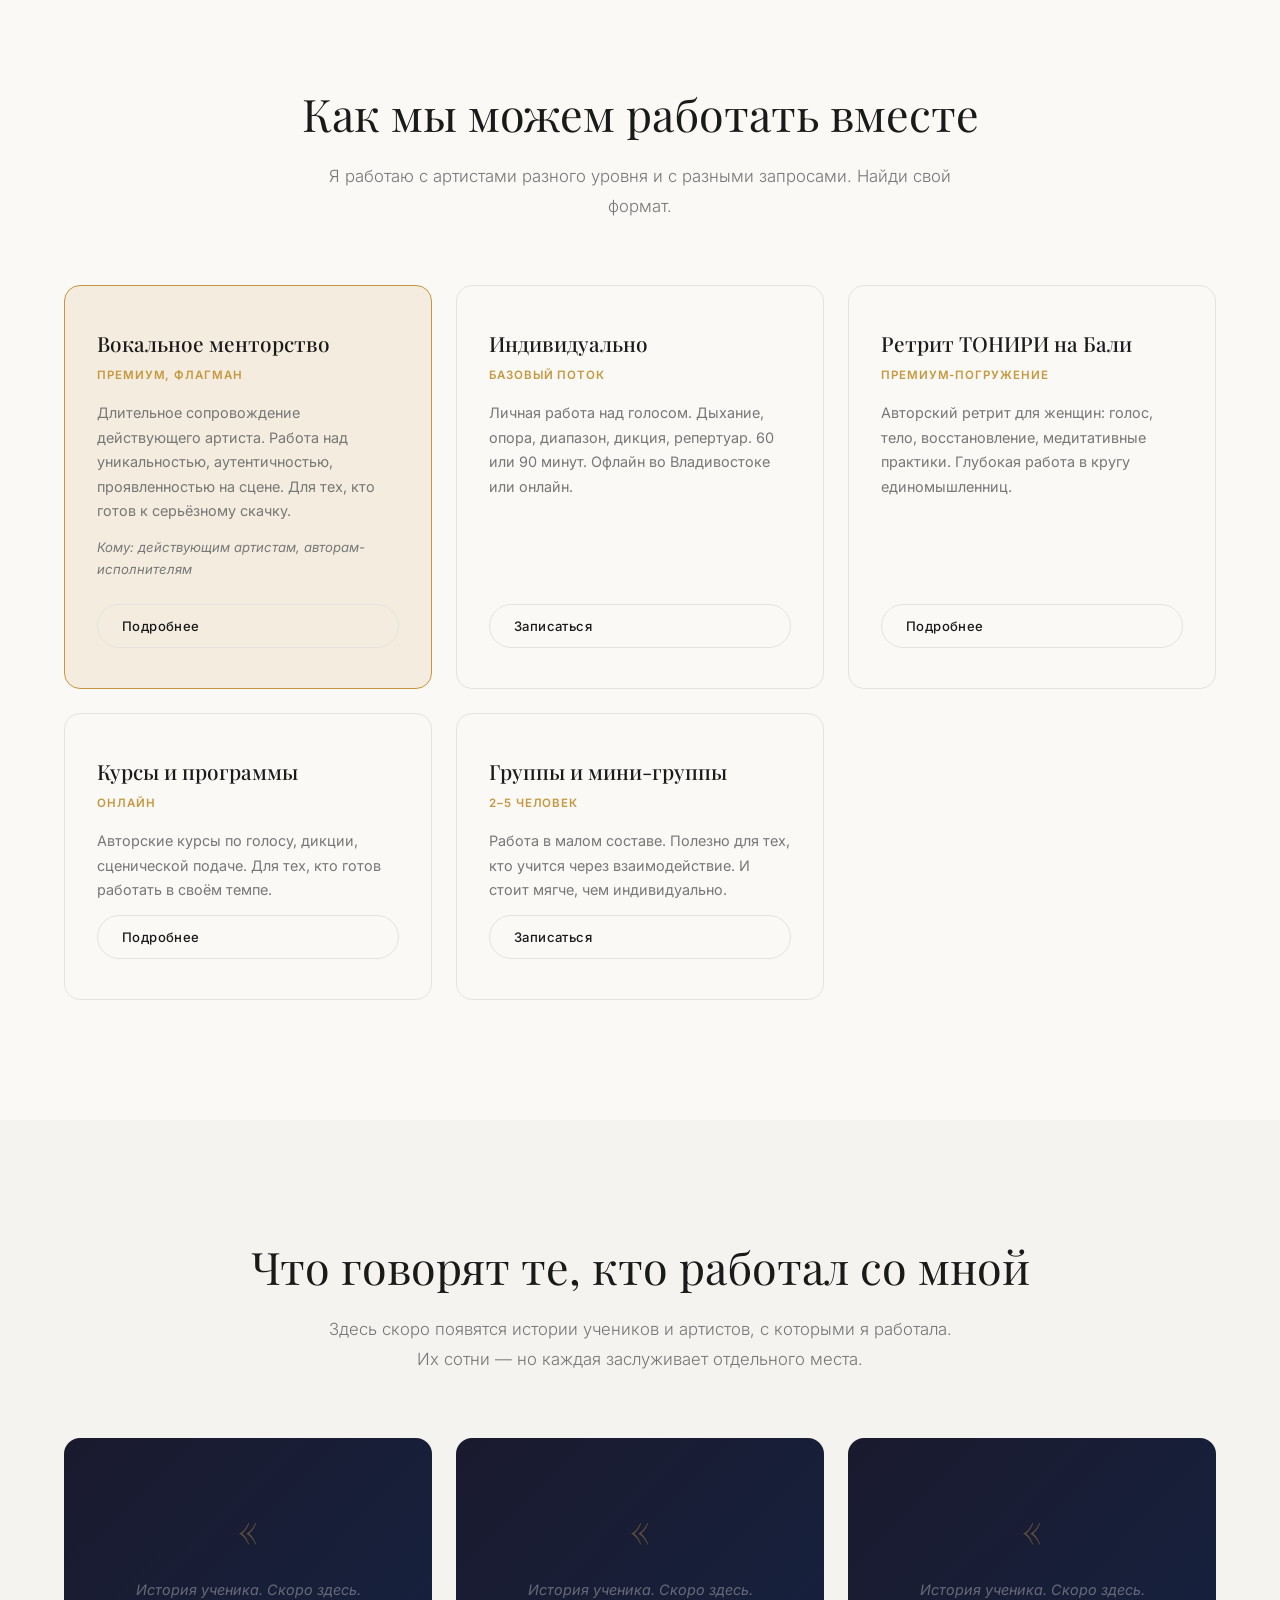
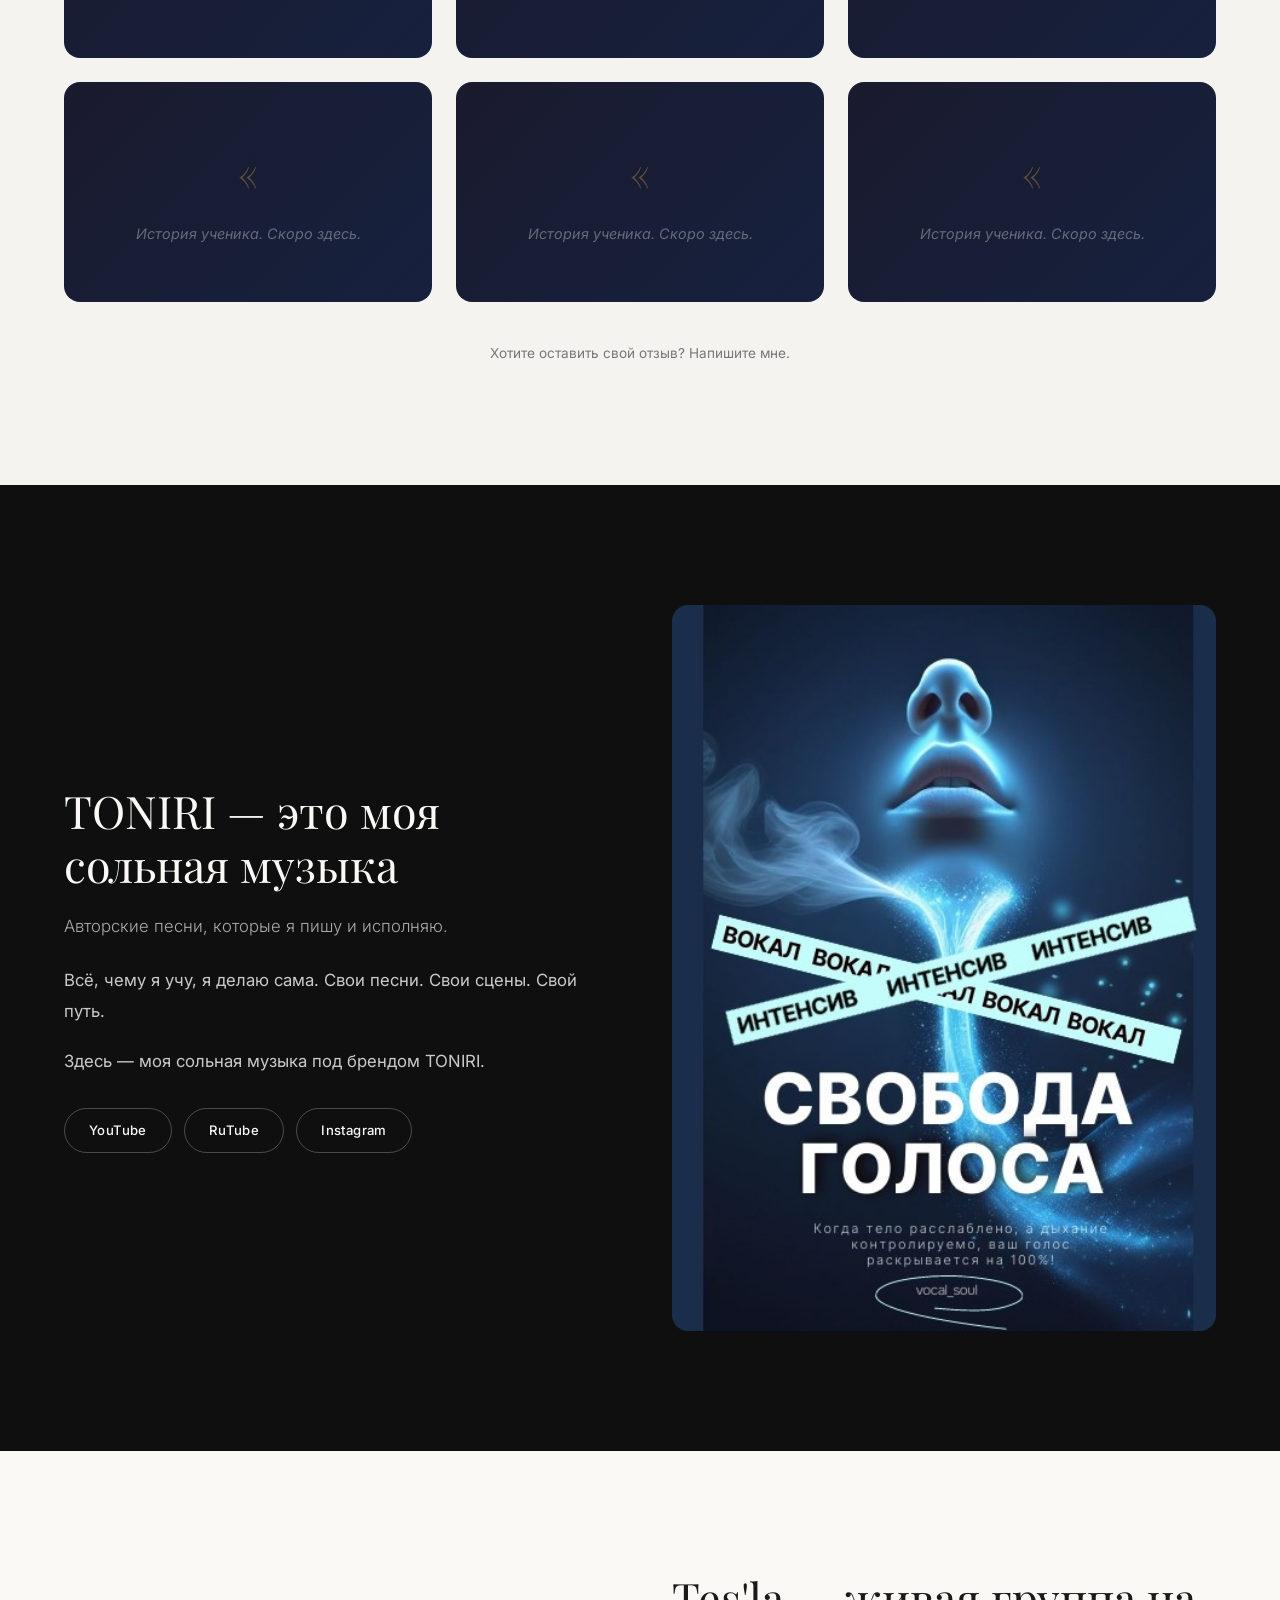
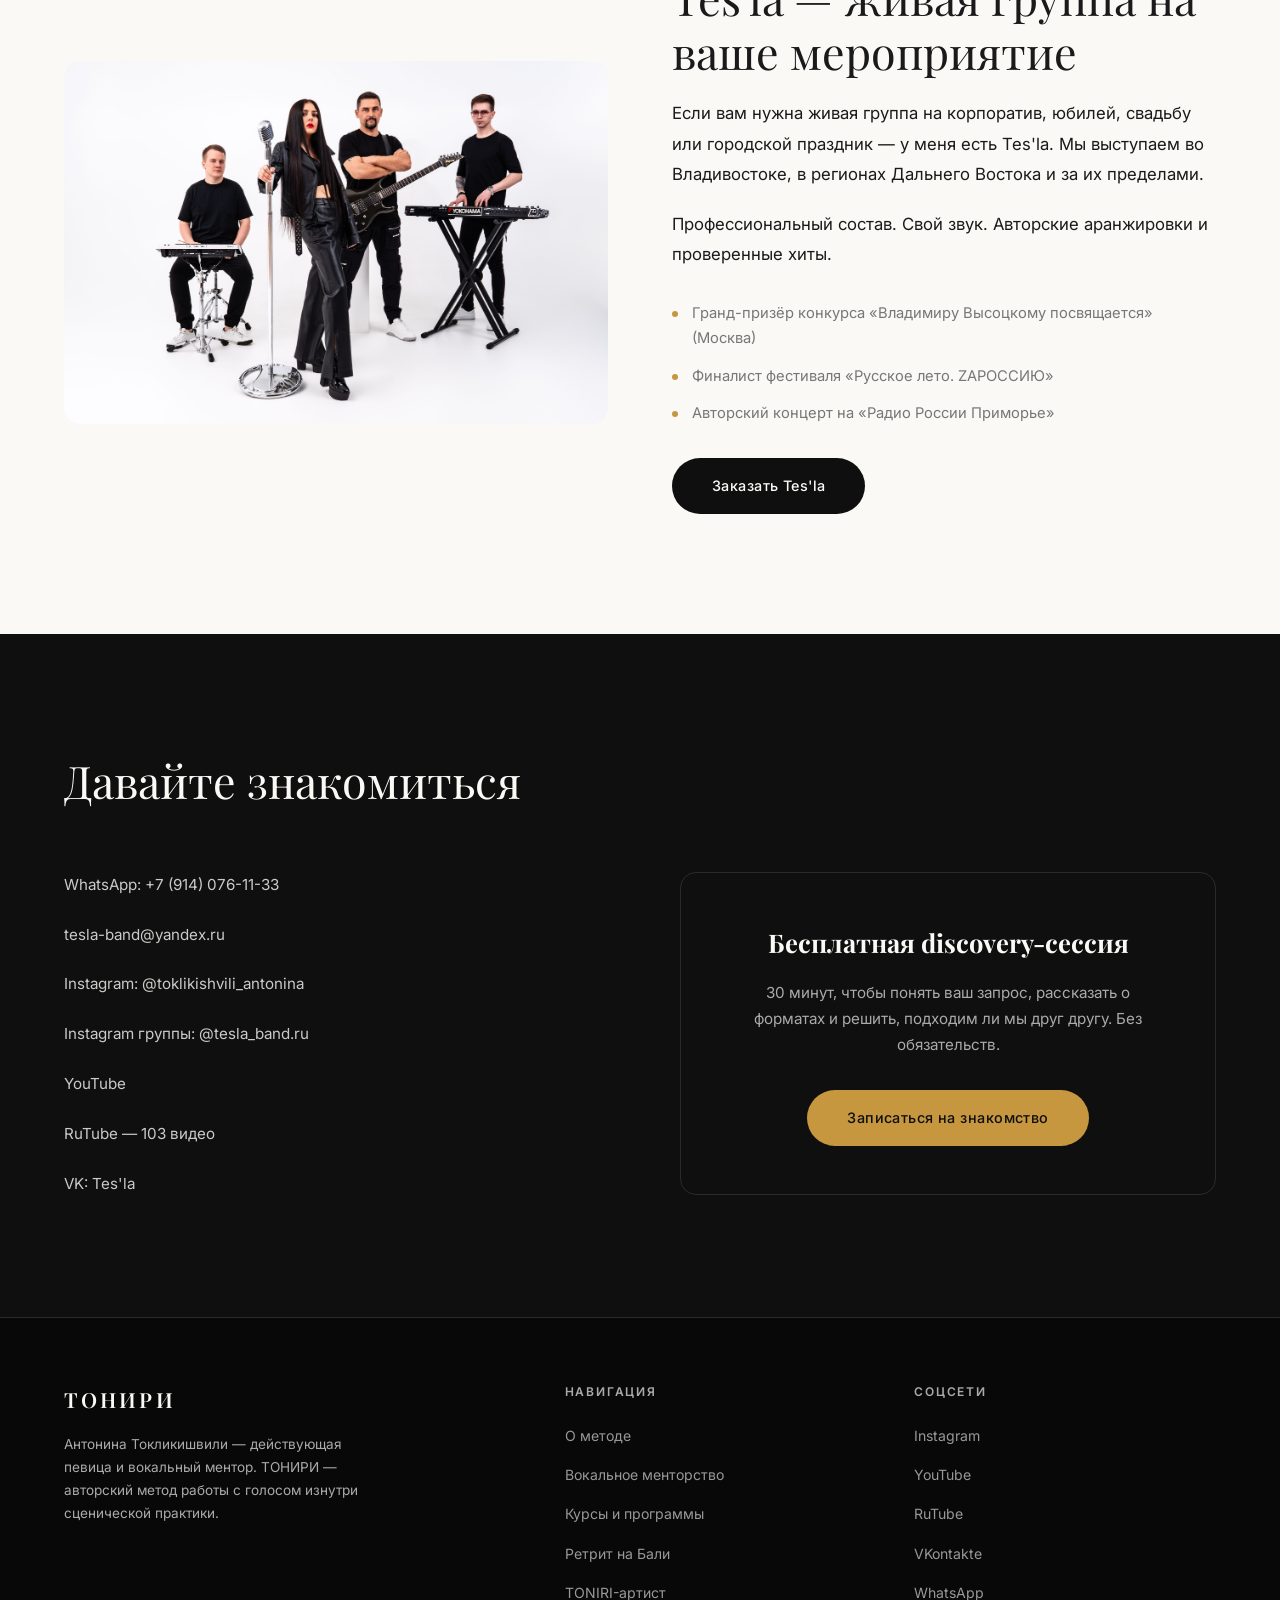
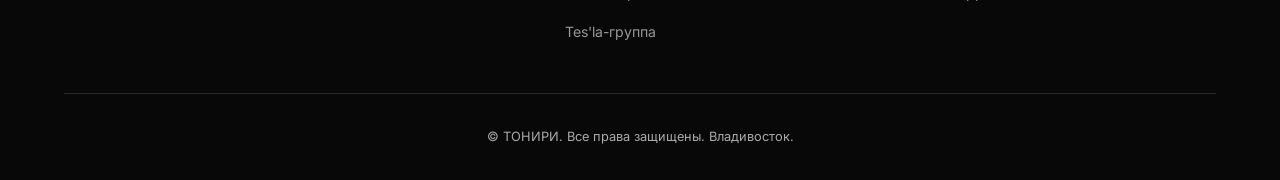
==== commit e4ddb2fb: "Remove subtitle text from hero section Co-Authored-By: Claude Opus 4.6 <noreply@anthropic.com> Claud" ====
--- a/index.html
+++ b/index.html
@@ -48,10 +48,6 @@
       <h1 class="hero__manifesto">
         Тонири — метод<br>современного <em>артиста</em>
       </h1>
-      <p class="hero__subtitle">
-        Я не учу пению. Я делюсь тем, как звучу сама.<br>
-        Антонина Токликишвили — действующая певица, лидер группы Tes'la, автор метода ТОНИРИ.
-      </p>
       <div class="hero__cta-group">
         <a href="https://wa.me/79140761133?text=%D0%97%D0%B4%D1%80%D0%B0%D0%B2%D1%81%D1%82%D0%B2%D1%83%D0%B9%D1%82%D0%B5!%20%D0%A5%D0%BE%D1%87%D1%83%20%D0%B7%D0%B0%D0%BF%D0%B8%D1%81%D0%B0%D1%82%D1%8C%D1%81%D1%8F%20%D0%BD%D0%B0%20%D0%B7%D0%BD%D0%B0%D0%BA%D0%BE%D0%BC%D1%81%D1%82%D0%B2%D0%BE" target="_blank" class="btn btn--primary">Записаться на знакомство</a>
       </div>
--- a/css/style.css
+++ b/css/style.css
@@ -194,9 +194,9 @@
 
 .hero__bg {
   position: absolute;
-  inset: 0;
+  inset: -5% 0;
   background-size: cover;
-  background-position: center top;
+  background-position: center 30%;
   background-repeat: no-repeat;
 }
 
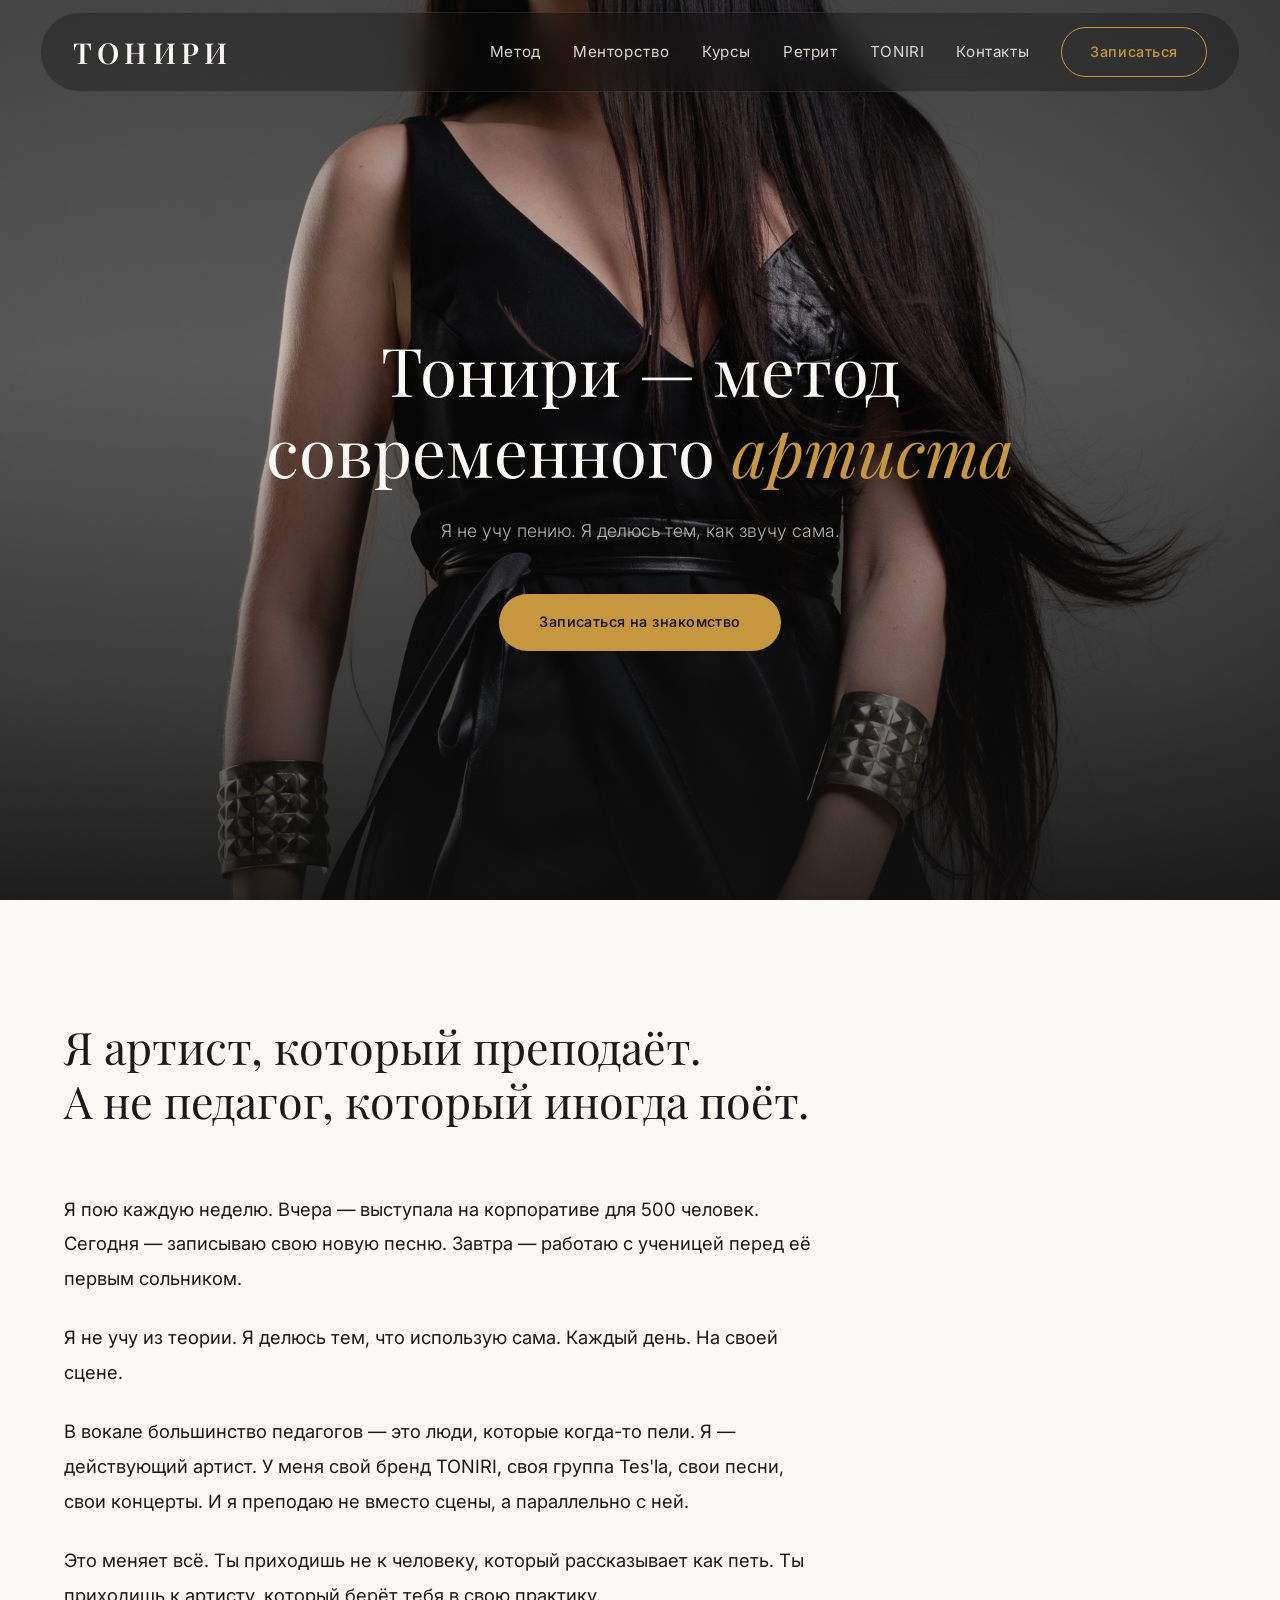
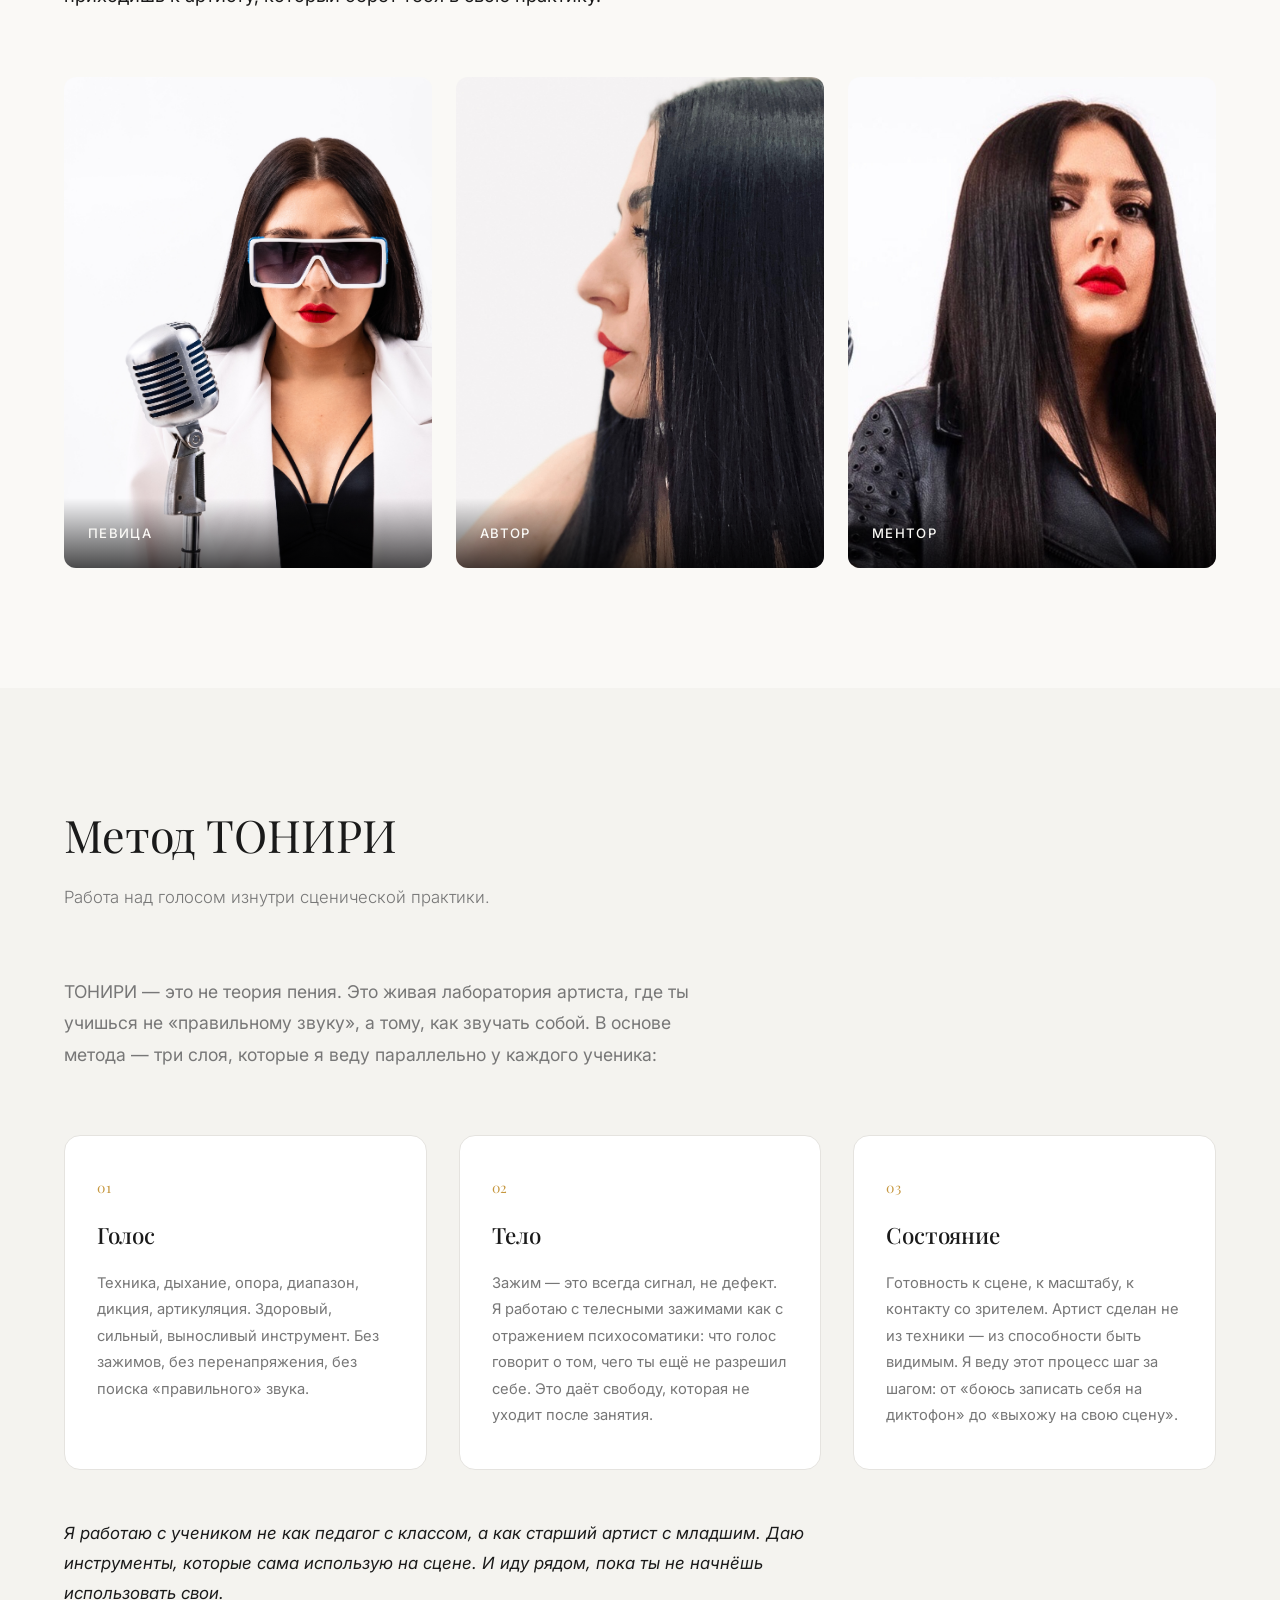
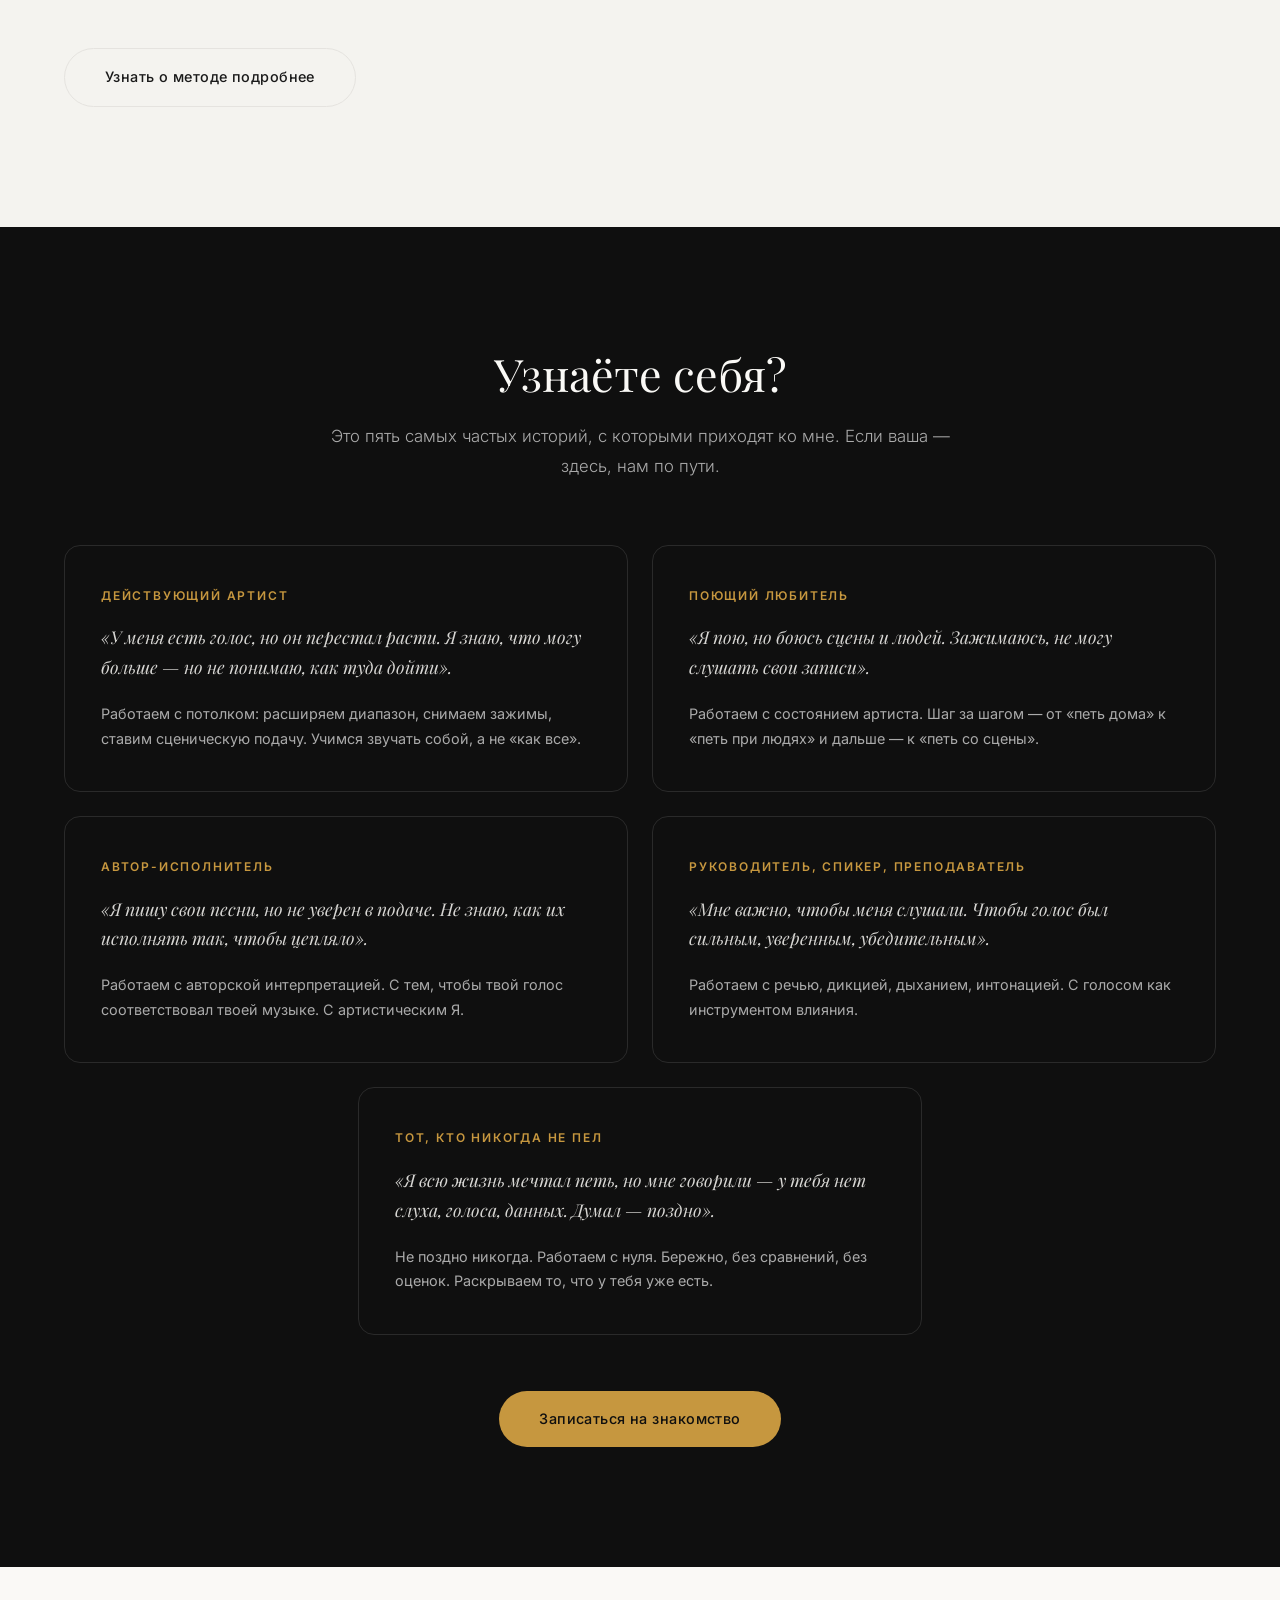
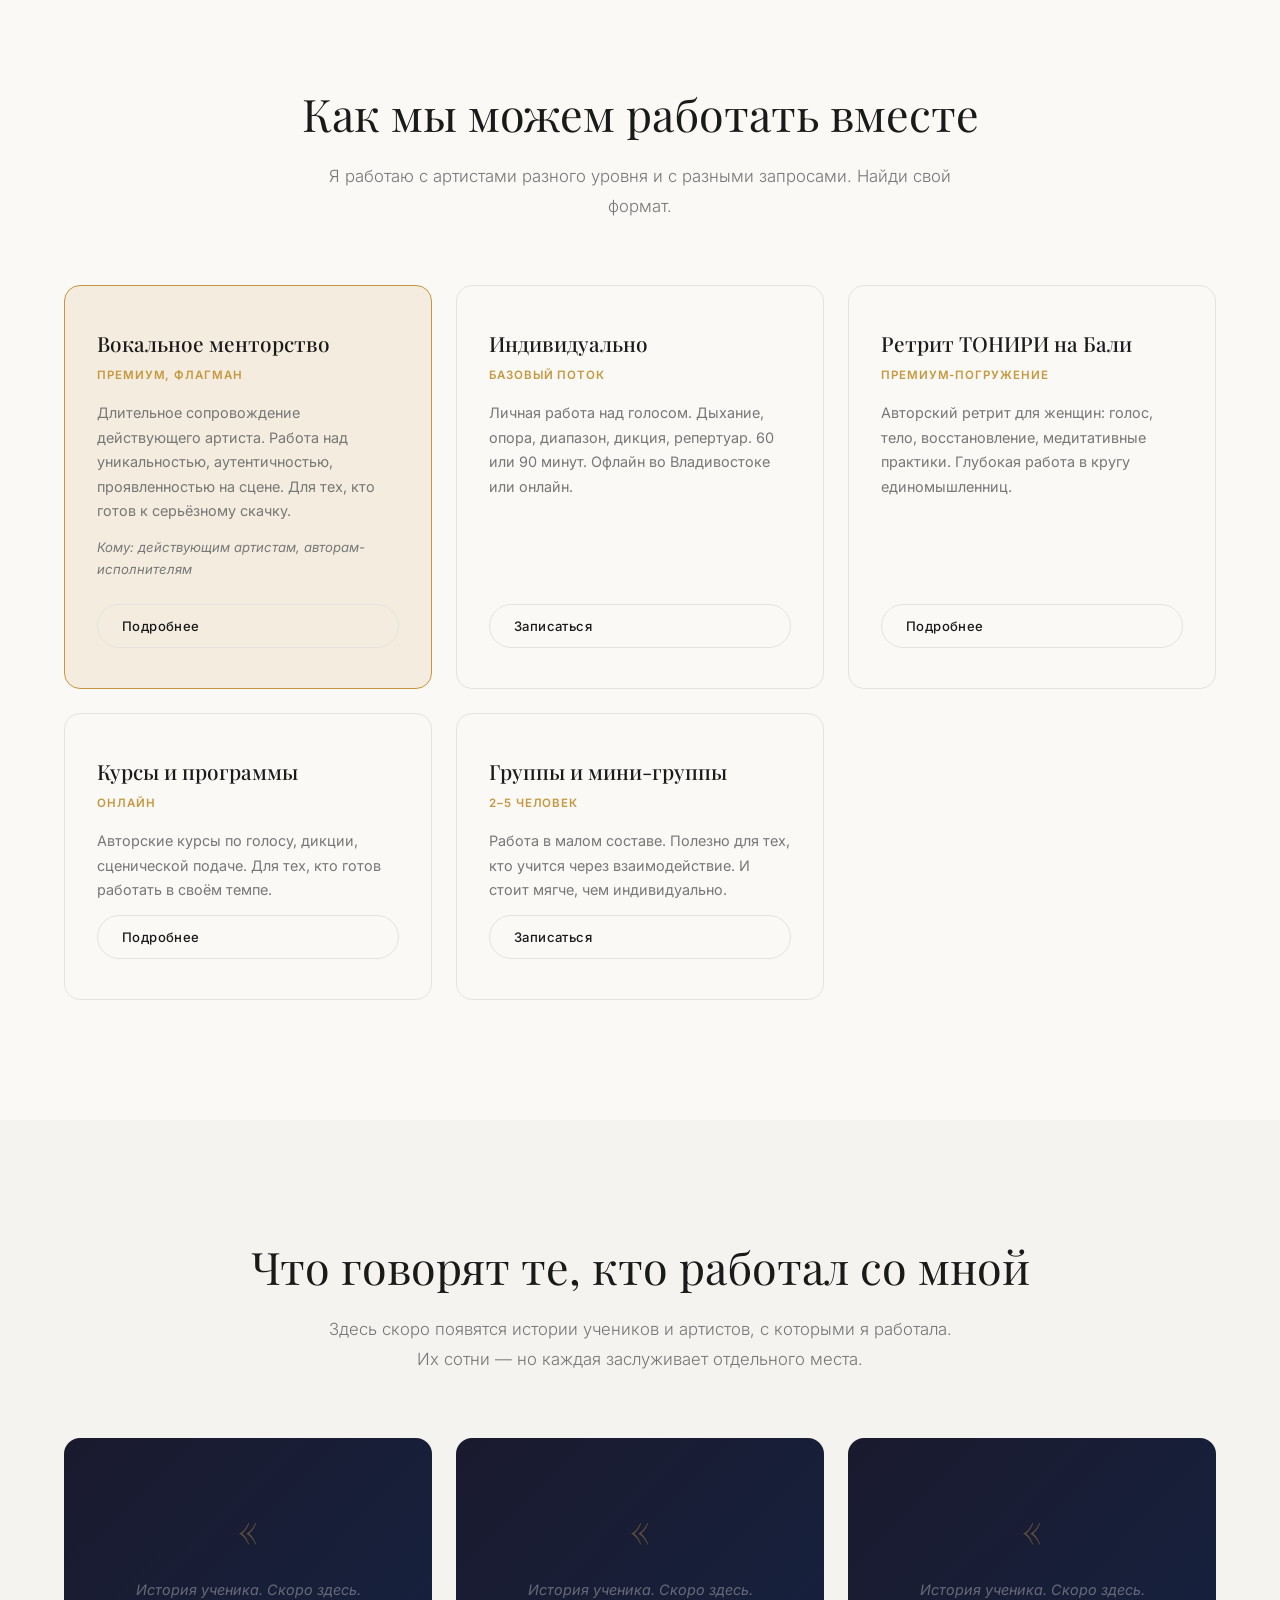
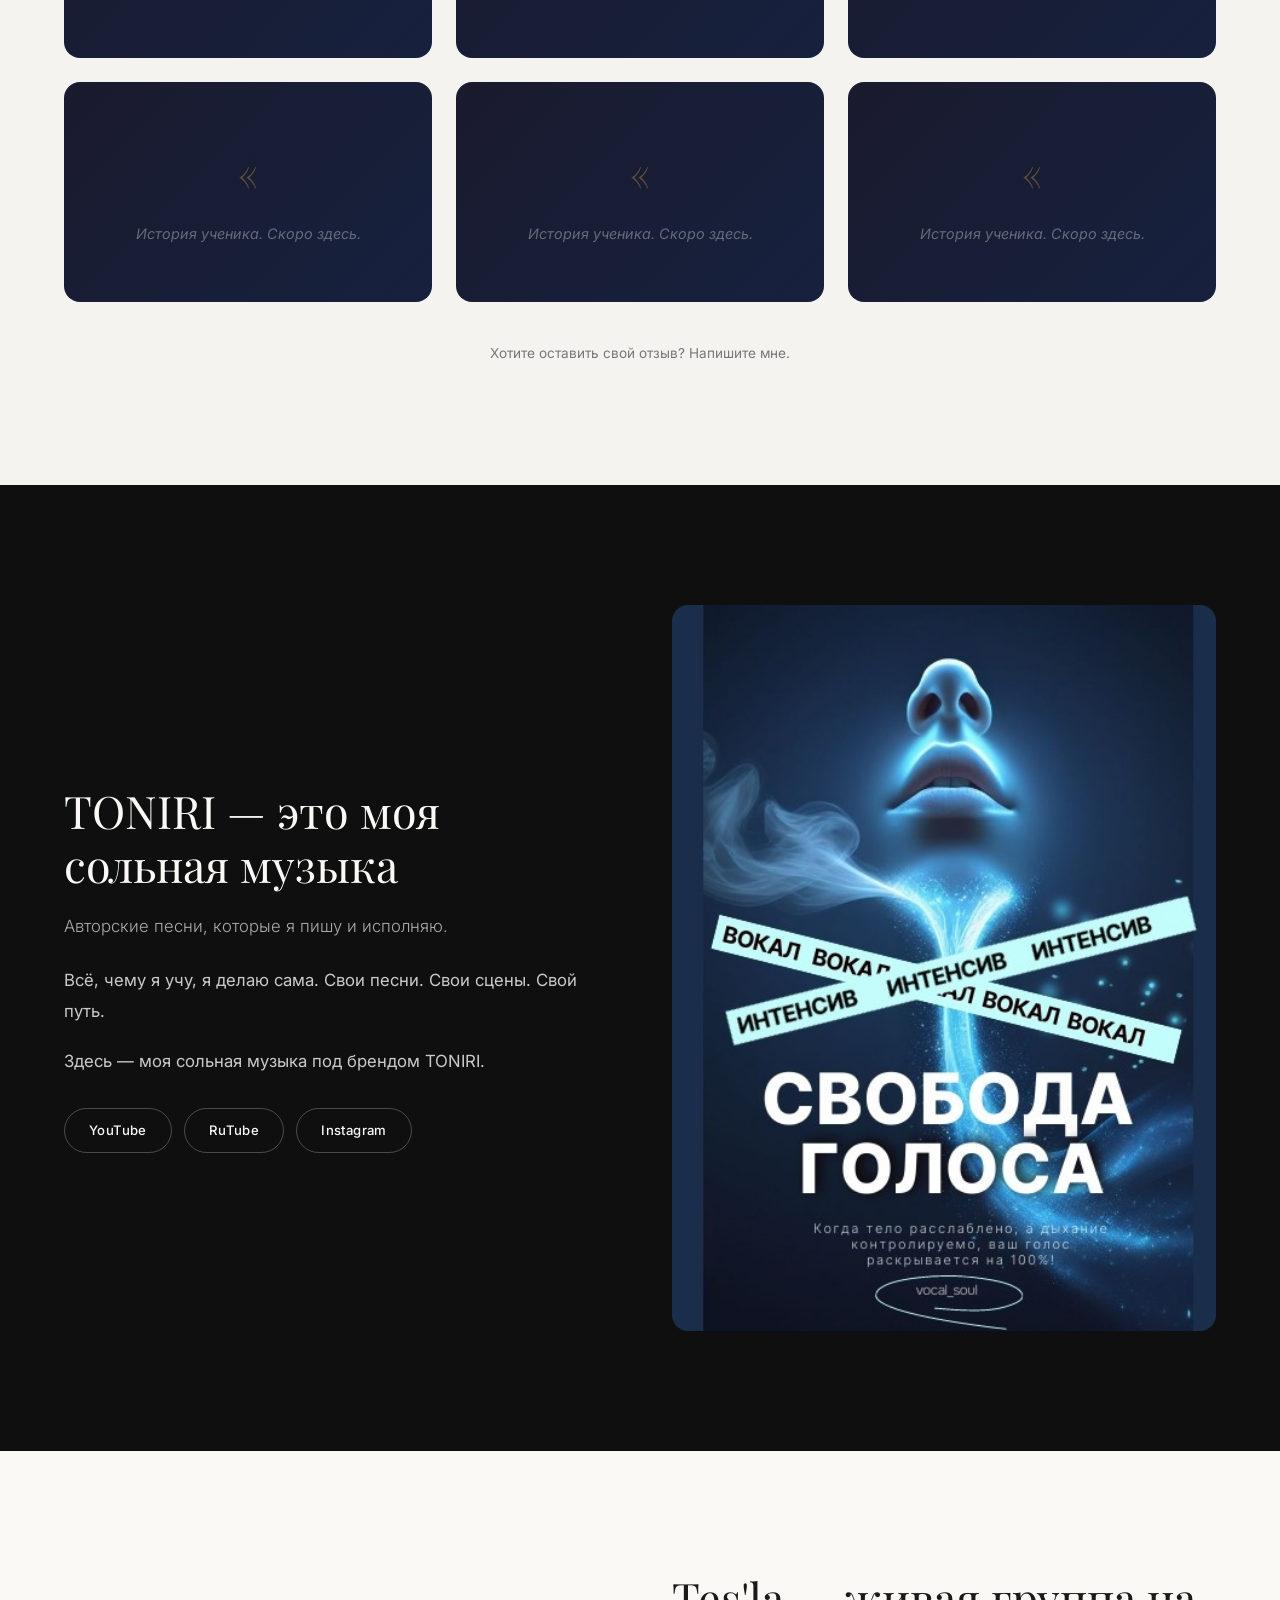
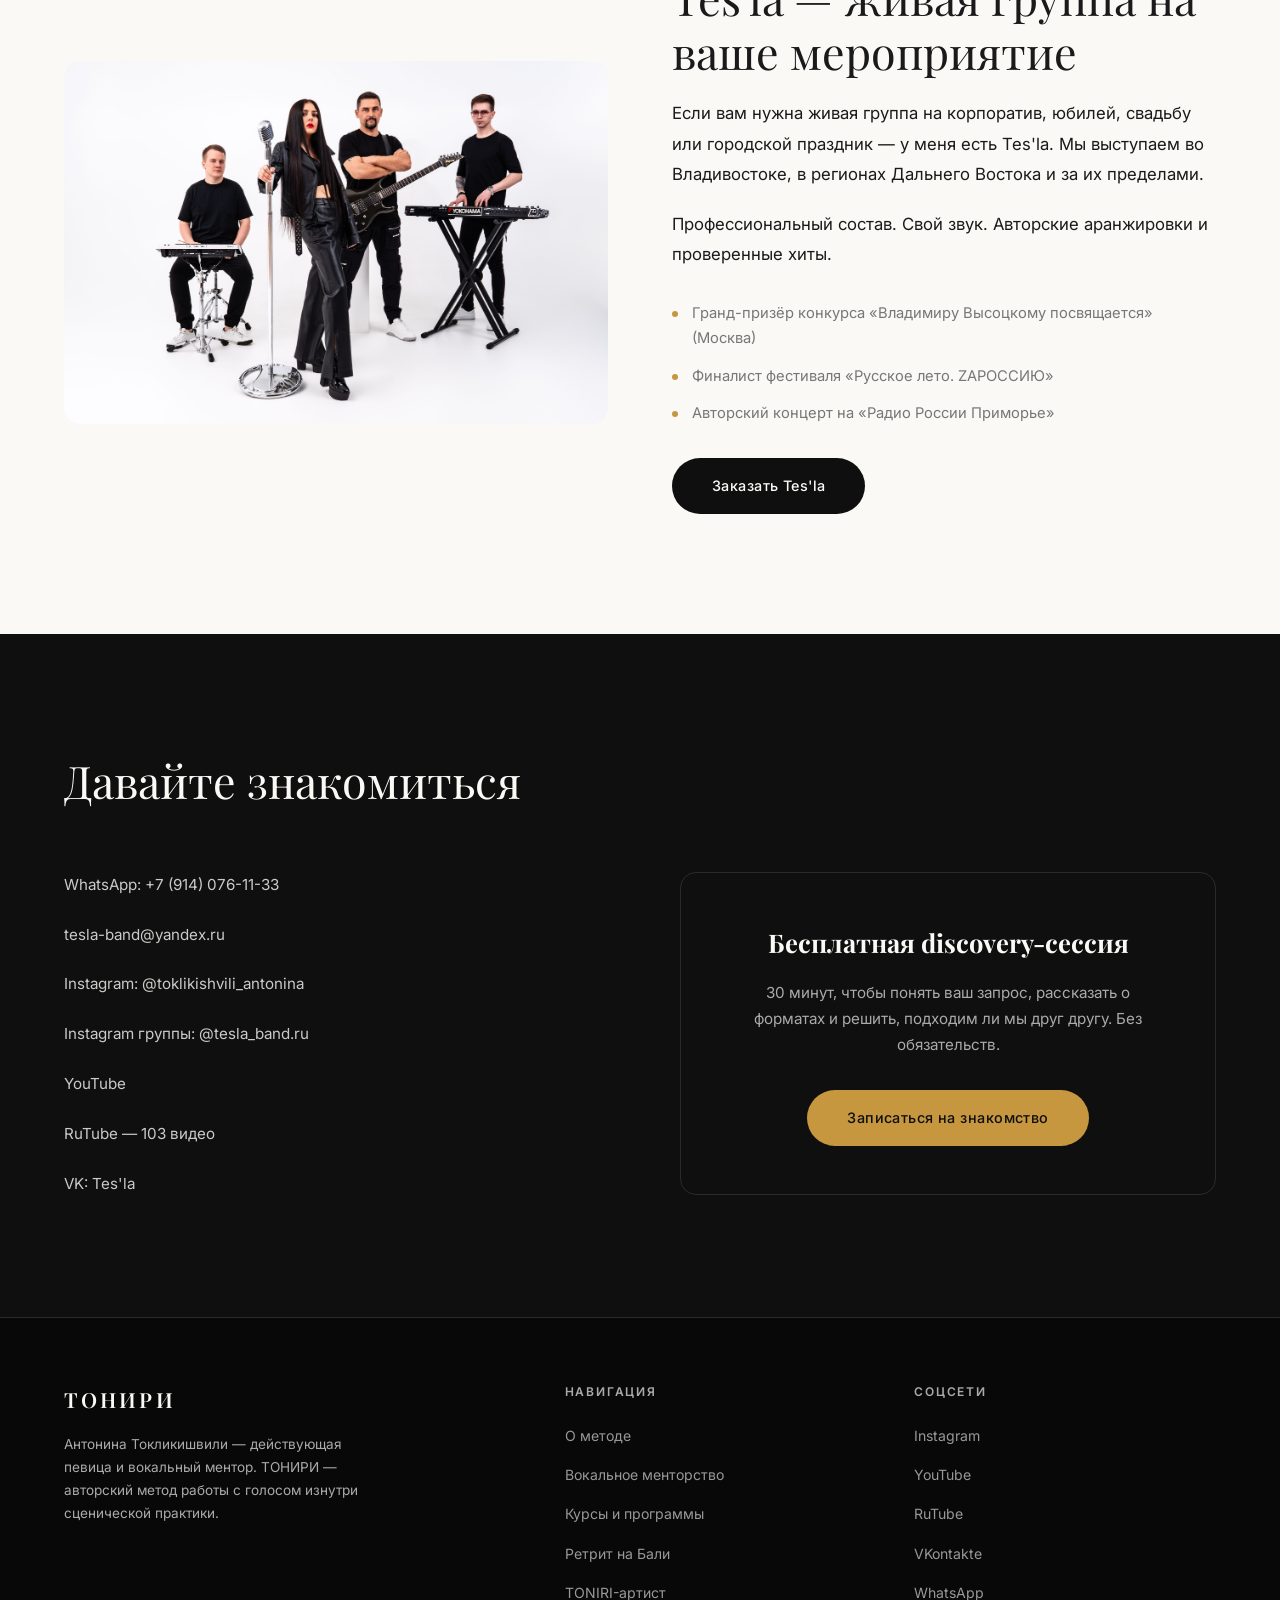
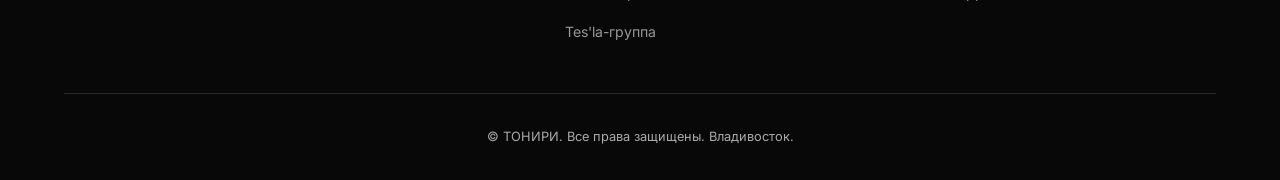
==== commit d8af31e9: "New hero photo, floating pill header, short subtitle - Switch hero to dark portrait photo (hero-drar" ====
--- a/index.html
+++ b/index.html
@@ -43,11 +43,12 @@
        СЕКЦИЯ 1. HERO
        ============================ -->
   <section class="hero">
-    <div class="hero__bg" style="background-image: url('images/hero-stage.jpg')"></div>
+    <div class="hero__bg" style="background-image: url('images/hero-drark-portrait.jpg')"></div>
     <div class="hero__content">
       <h1 class="hero__manifesto">
         Тонири — метод<br>современного <em>артиста</em>
       </h1>
+      <p class="hero__subtitle">Я не учу пению. Я делюсь тем, как звучу сама.</p>
       <div class="hero__cta-group">
         <a href="https://wa.me/79140761133?text=%D0%97%D0%B4%D1%80%D0%B0%D0%B2%D1%81%D1%82%D0%B2%D1%83%D0%B9%D1%82%D0%B5!%20%D0%A5%D0%BE%D1%87%D1%83%20%D0%B7%D0%B0%D0%BF%D0%B8%D1%81%D0%B0%D1%82%D1%8C%D1%81%D1%8F%20%D0%BD%D0%B0%20%D0%B7%D0%BD%D0%B0%D0%BA%D0%BE%D0%BC%D1%81%D1%82%D0%B2%D0%BE" target="_blank" class="btn btn--primary">Записаться на знакомство</a>
       </div>
--- a/css/style.css
+++ b/css/style.css
@@ -64,24 +64,33 @@
 
 .header {
   position: fixed;
-  top: 0;
-  left: 0;
-  right: 0;
+  top: 12px;
+  left: 50%;
+  transform: translateX(-50%);
+  width: calc(100% - 48px);
+  max-width: var(--max-width);
   z-index: 1000;
   height: var(--header-height);
   display: flex;
   align-items: center;
-  background: rgba(15, 15, 15, 0.7);
-  backdrop-filter: blur(12px);
-  -webkit-backdrop-filter: blur(12px);
-  transition: background 0.4s, backdrop-filter 0.4s, box-shadow 0.4s;
+  background: rgba(15, 15, 15, 0.35);
+  backdrop-filter: blur(16px);
+  -webkit-backdrop-filter: blur(16px);
+  border-radius: 100px;
+  border: 1px solid rgba(255, 255, 255, 0.08);
+  transition: background 0.4s, backdrop-filter 0.4s, box-shadow 0.4s, border-radius 0.4s, width 0.4s, top 0.4s;
 }
 
 .header--scrolled {
-  background: rgba(250, 249, 246, 0.92);
+  top: 0;
+  width: 100%;
+  max-width: 100%;
+  border-radius: 0;
+  background: rgba(250, 249, 246, 0.95);
   backdrop-filter: blur(20px);
   -webkit-backdrop-filter: blur(20px);
   box-shadow: 0 1px 0 var(--border);
+  border: none;
 }
 
 .header--scrolled .header__logo,
@@ -99,6 +108,7 @@
   align-items: center;
   justify-content: space-between;
   width: 100%;
+  padding: 0 32px;
 }
 
 .header__logo {
@@ -194,9 +204,9 @@
 
 .hero__bg {
   position: absolute;
-  inset: -5% 0;
+  inset: 0;
   background-size: cover;
-  background-position: center 30%;
+  background-position: center center;
   background-repeat: no-repeat;
 }
 
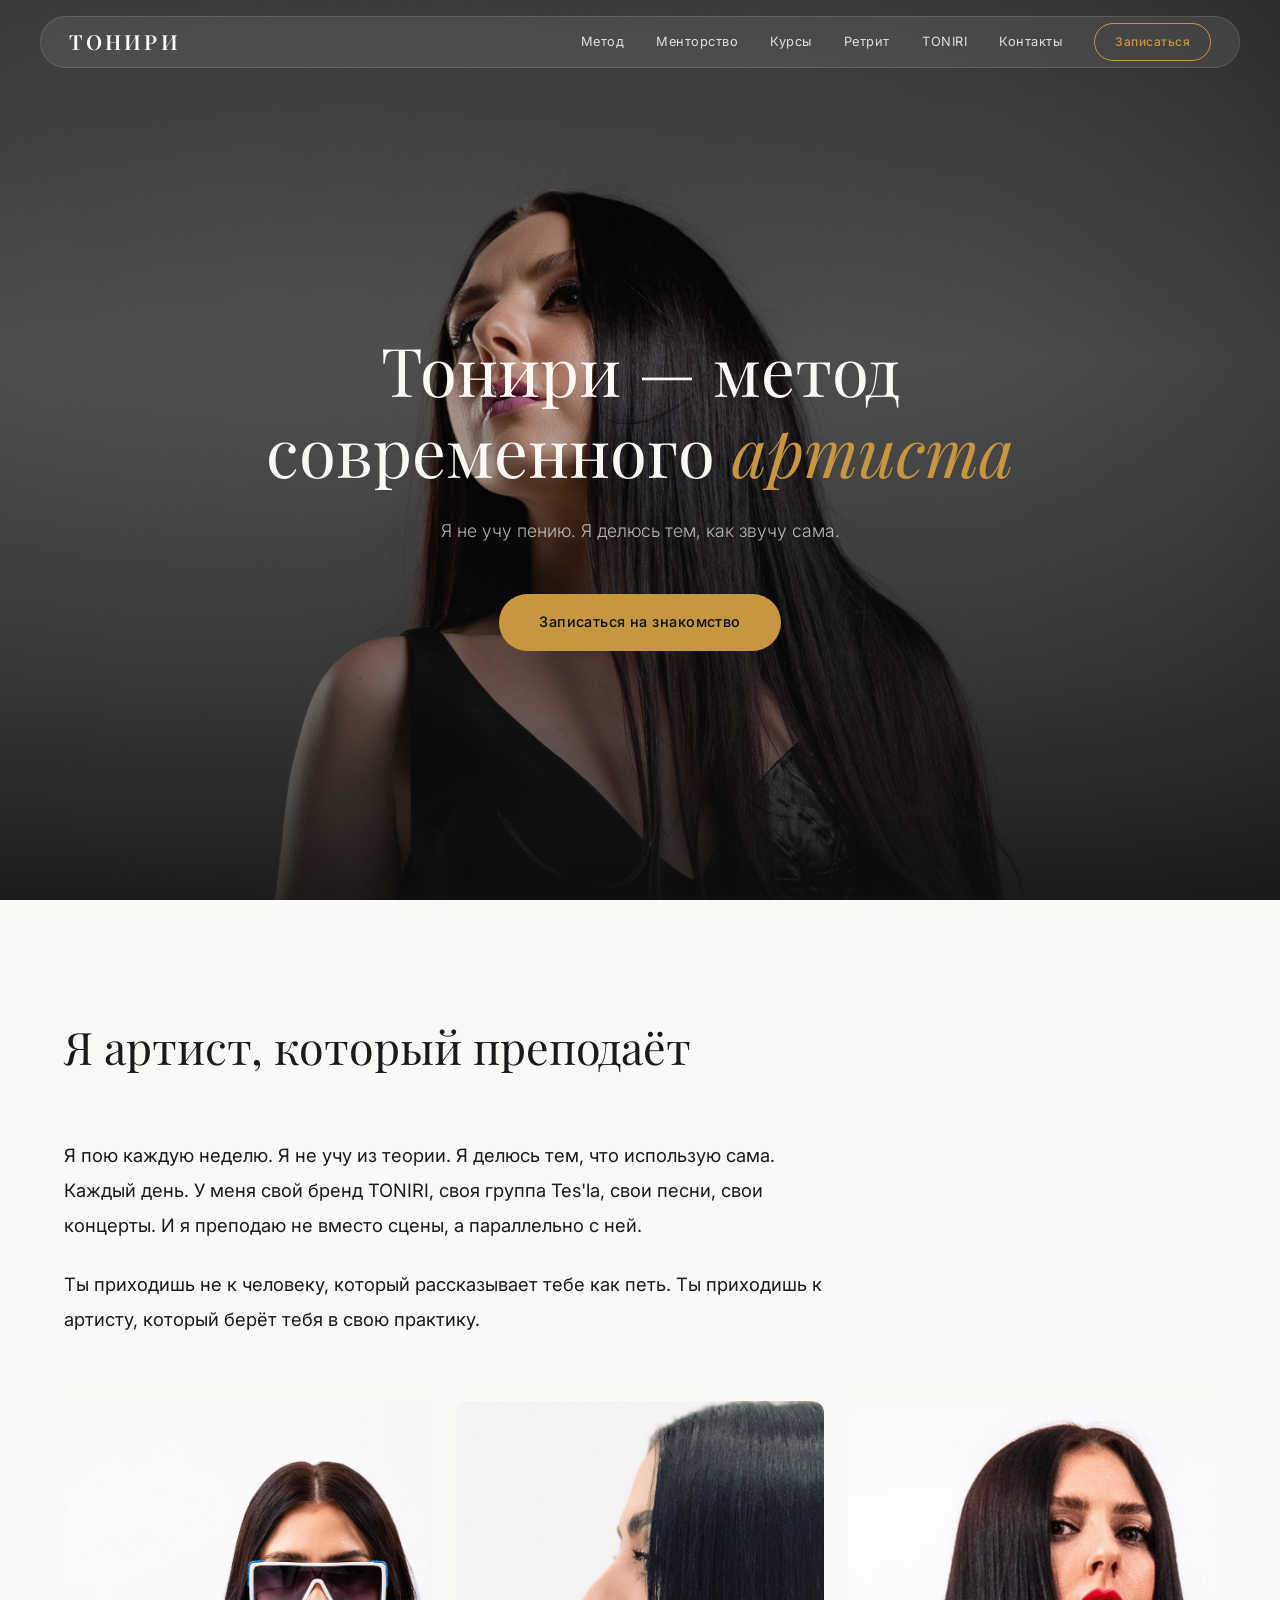
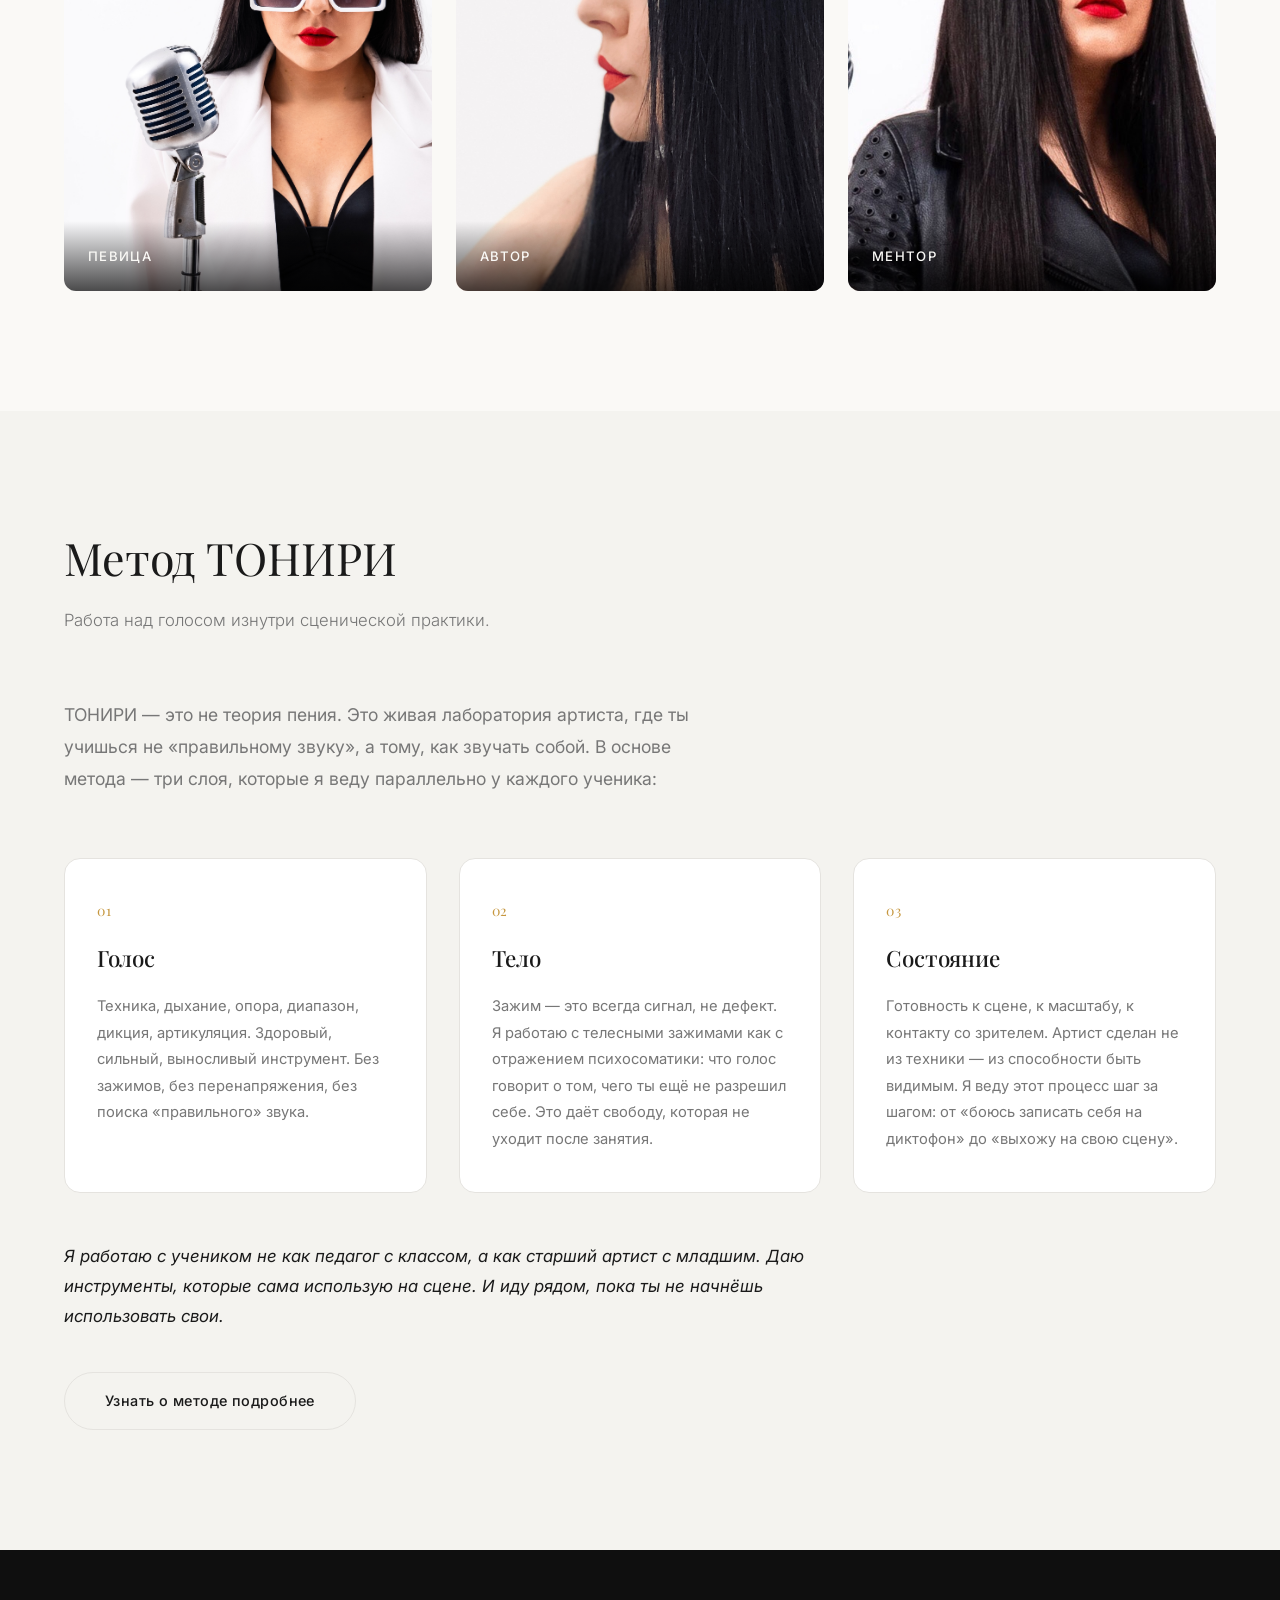
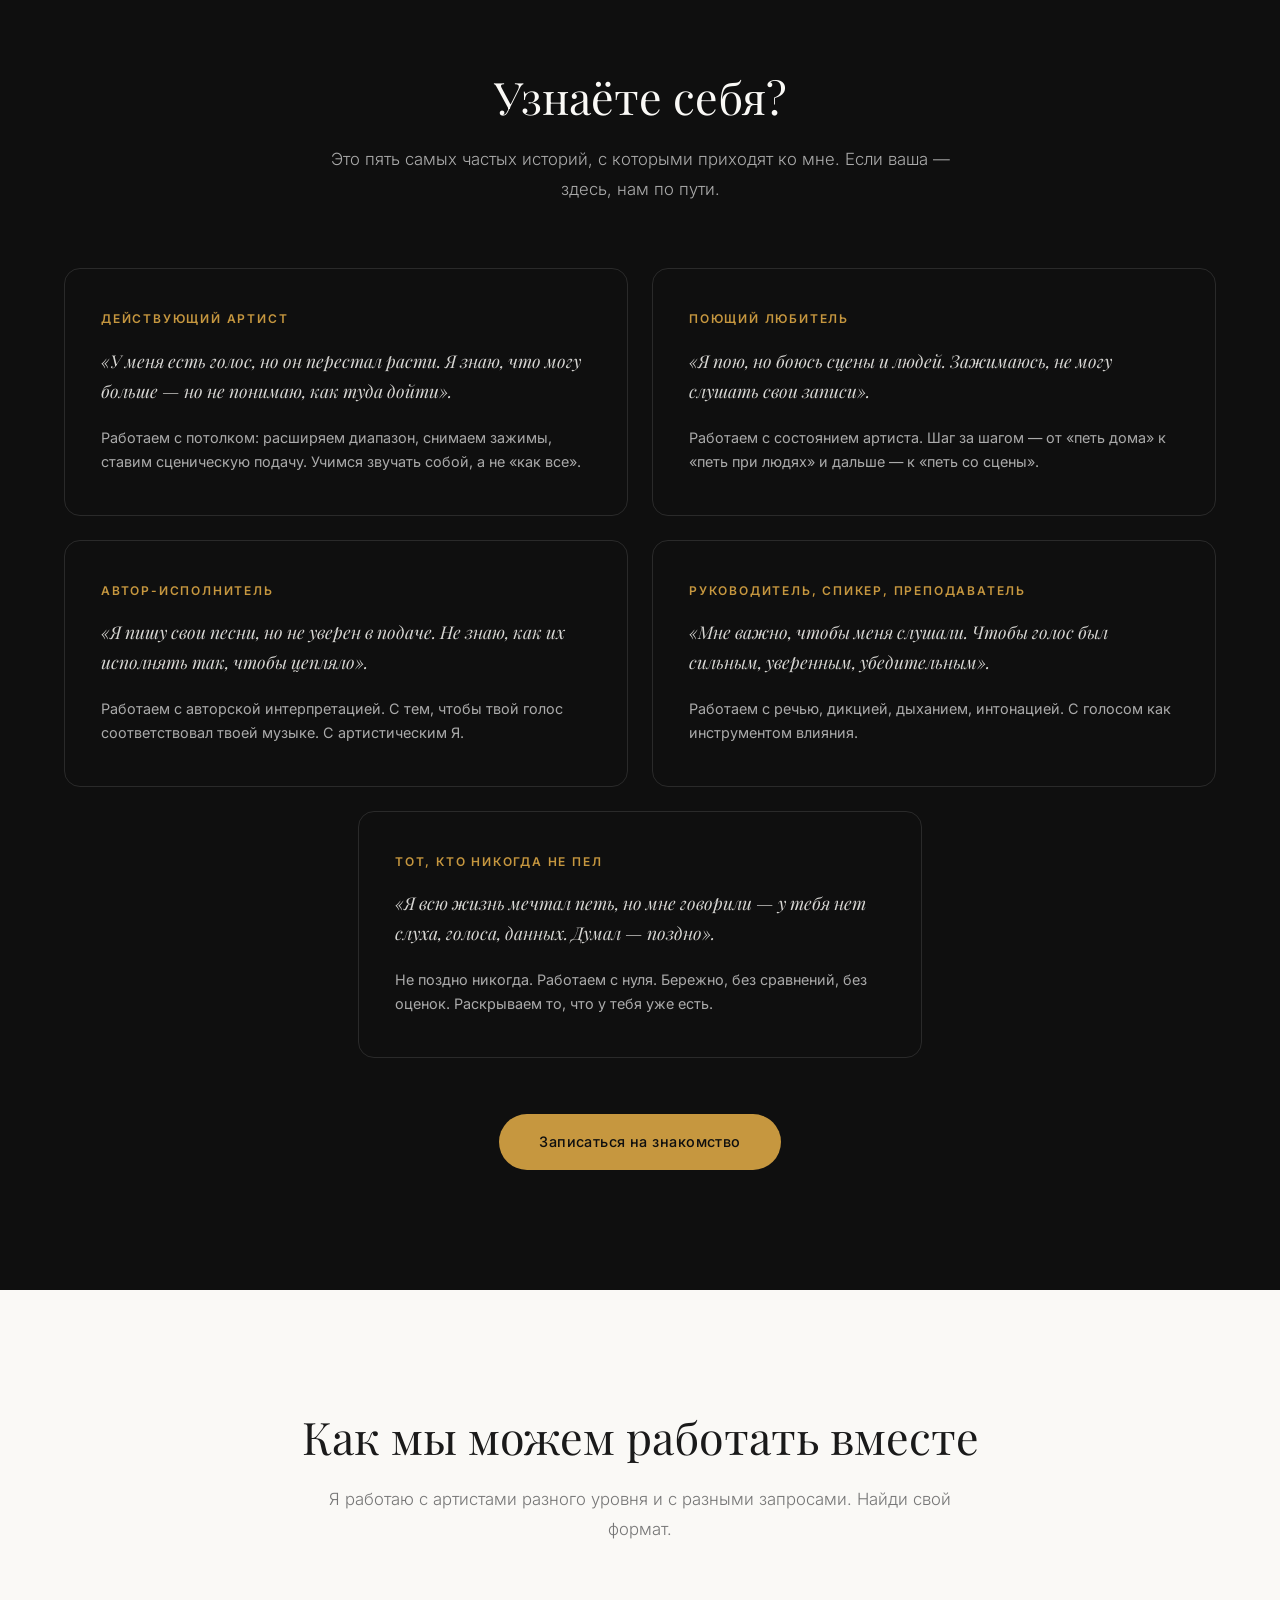
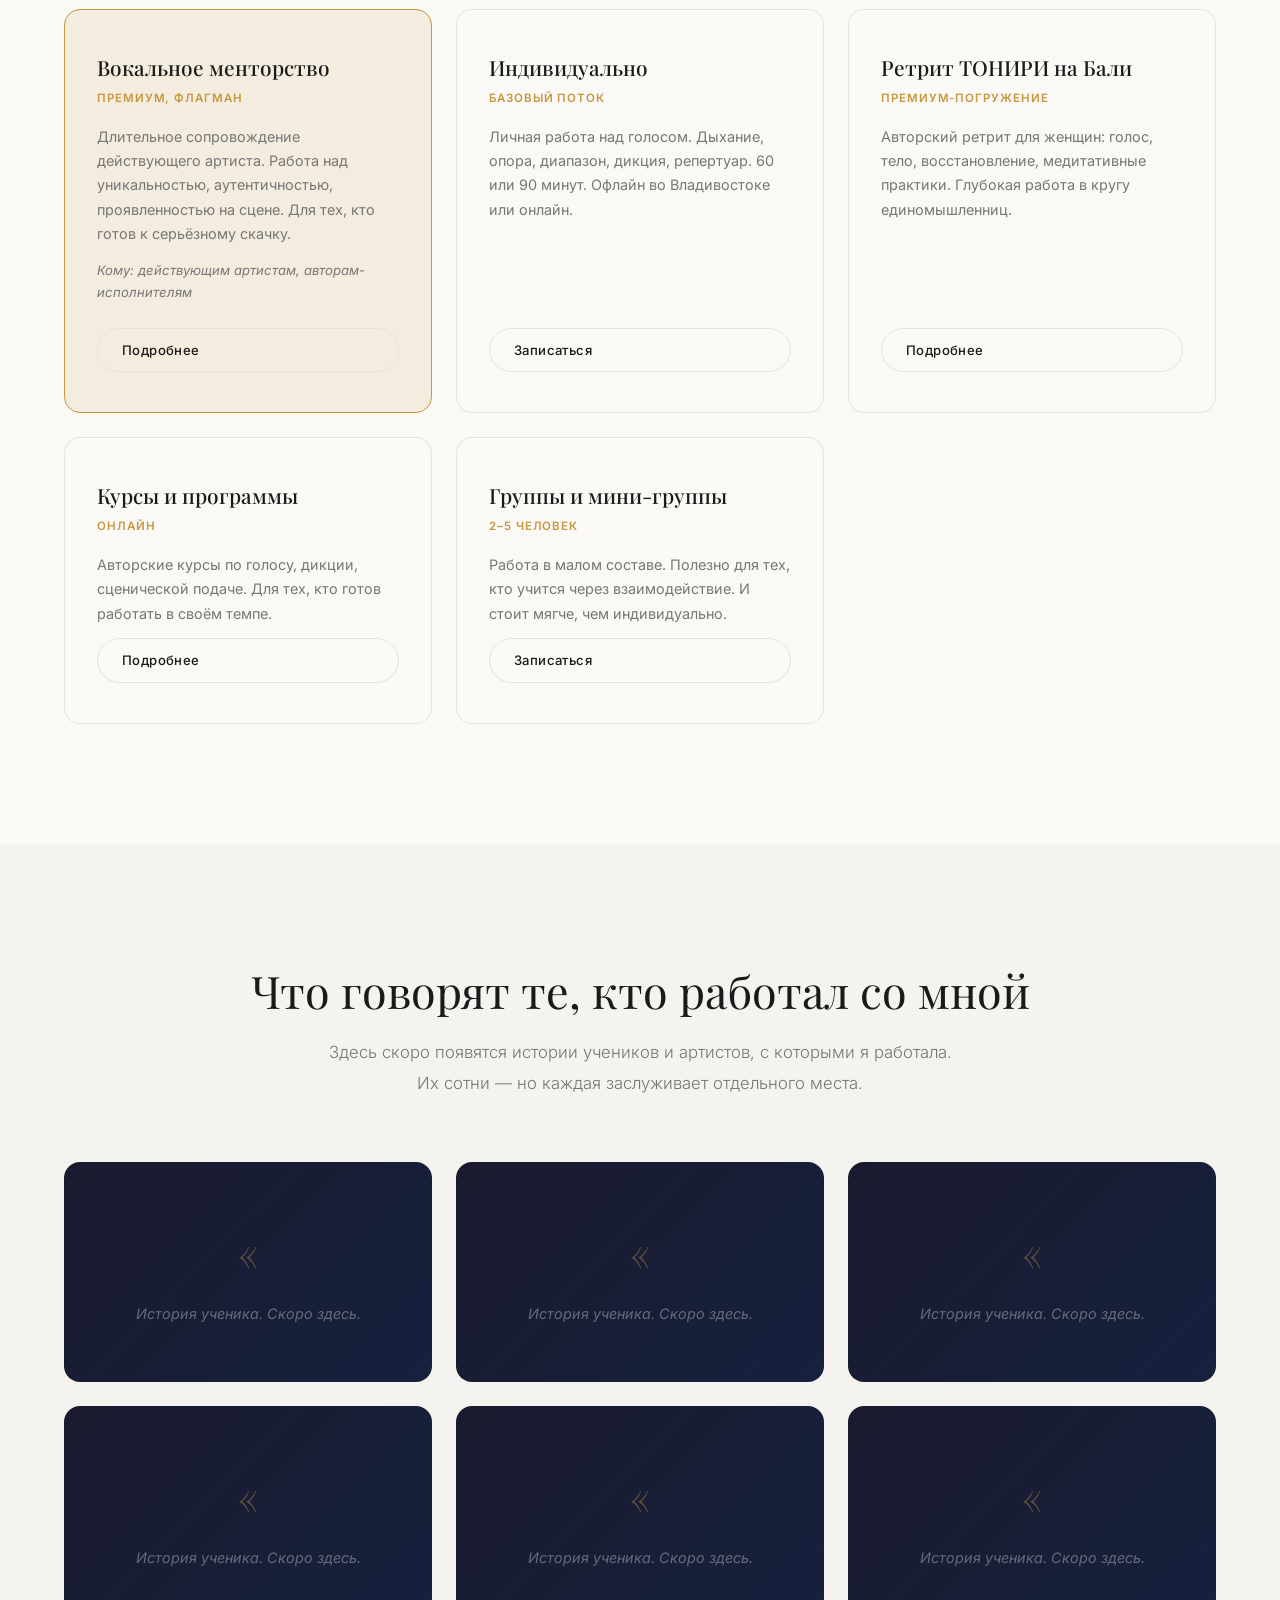
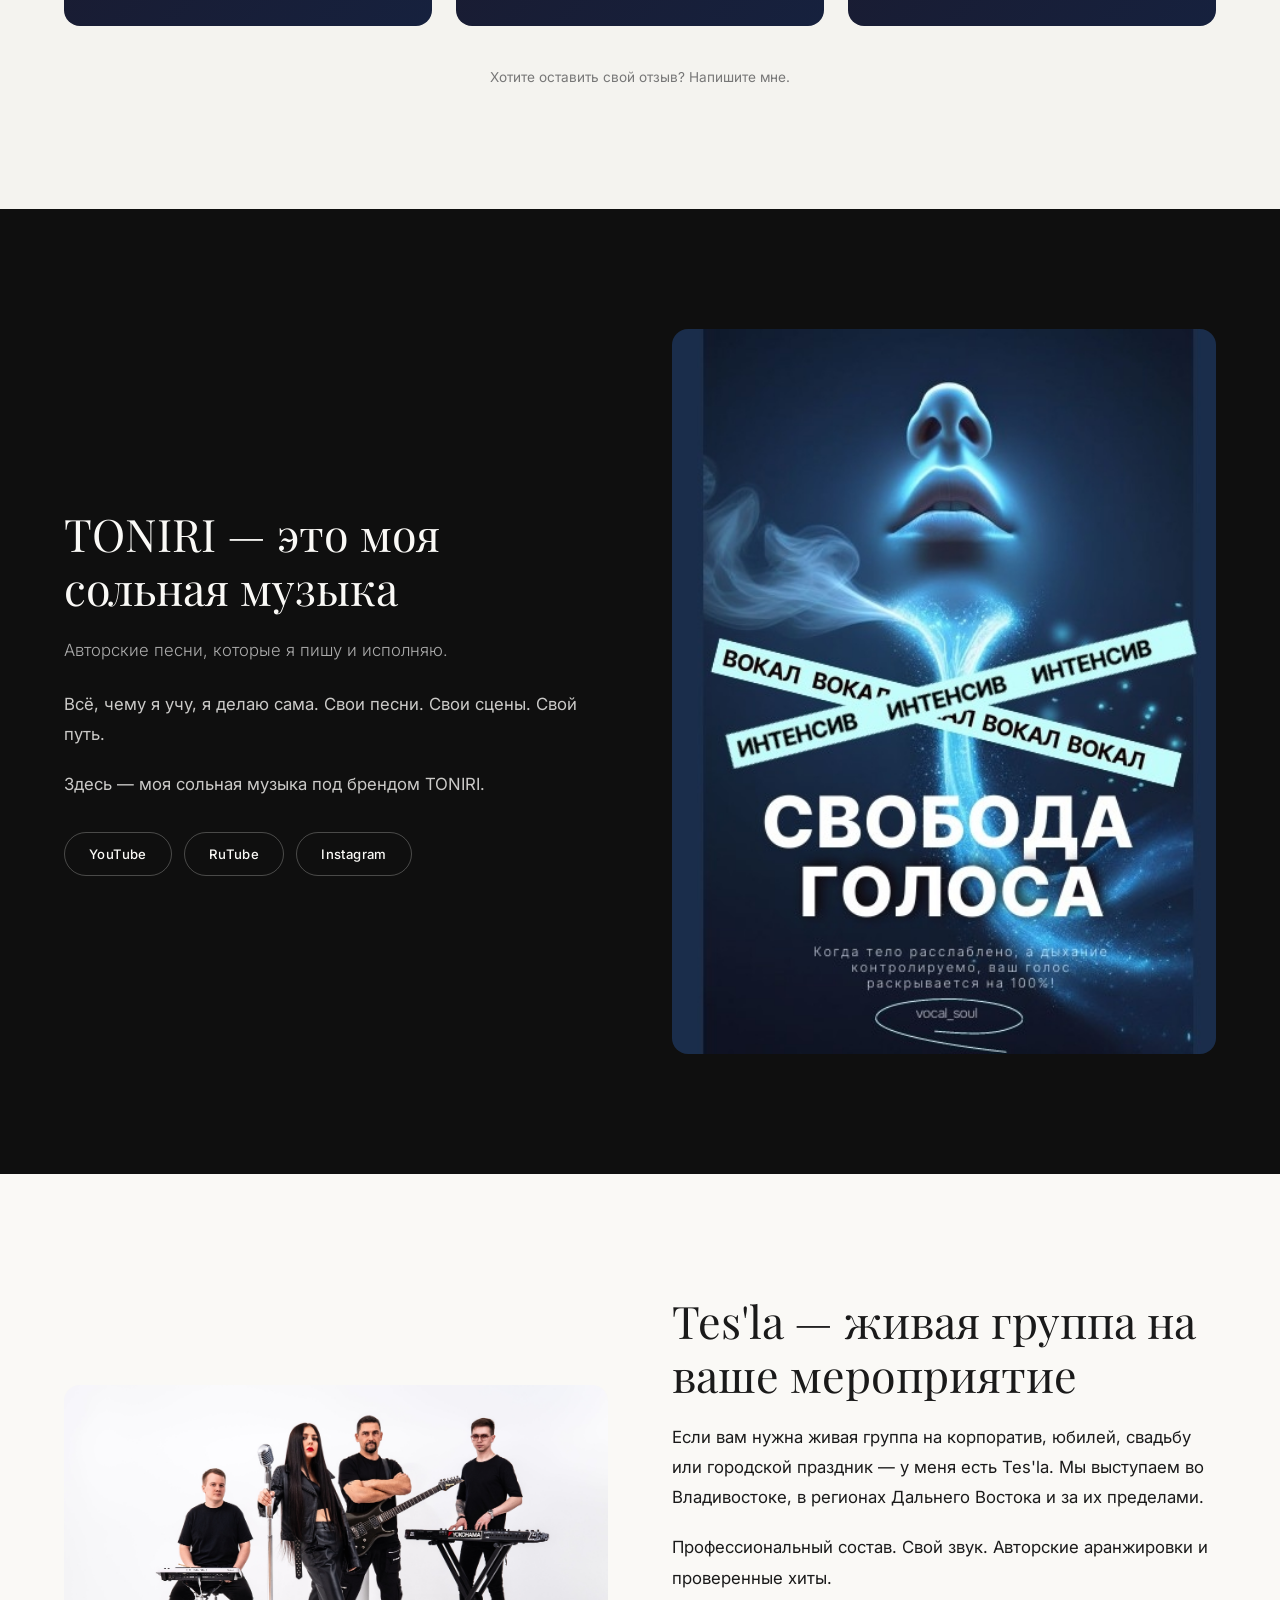
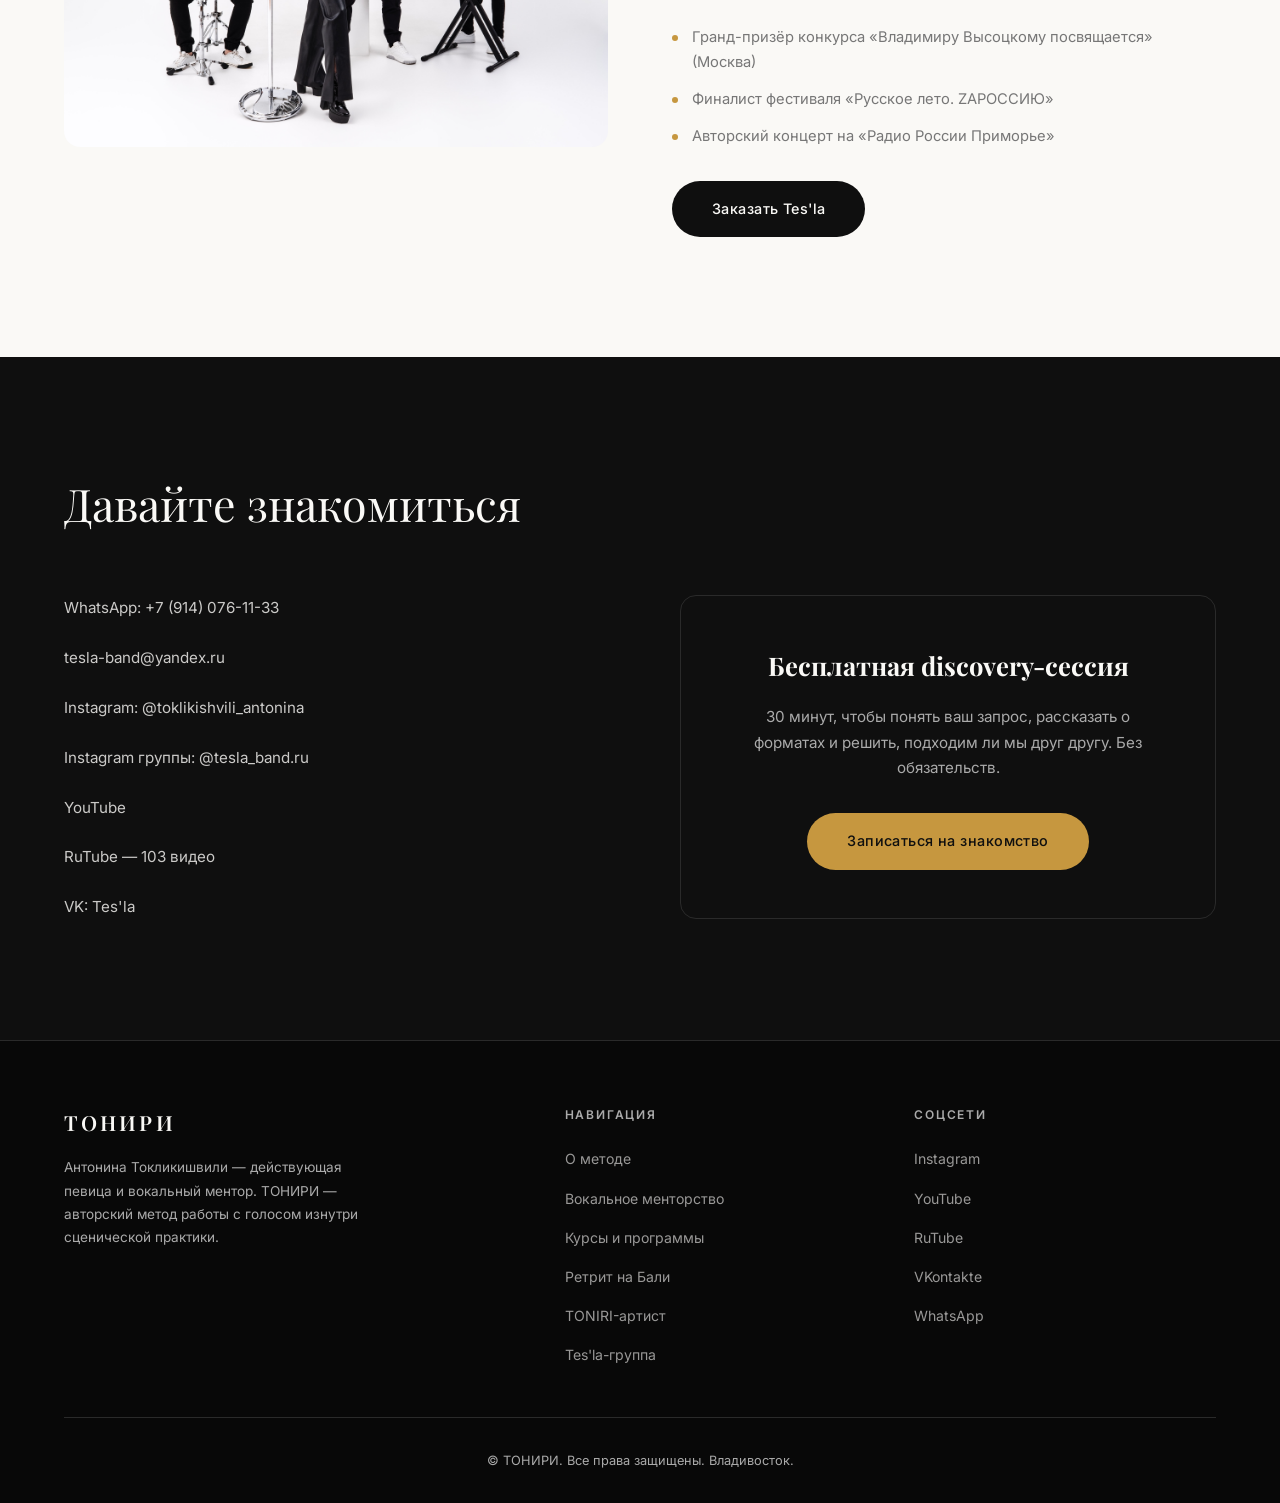
==== commit 35ec146b: "Обновить блок «Кто такая Антонина» и позицию hero-фото - Заголовок секции 2: убрана вторая строка, о" ====
--- a/index.html
+++ b/index.html
@@ -61,13 +61,11 @@
   <section class="section" id="about">
     <div class="container">
       <div class="section__header fade-up">
-        <h2 class="section__title">Я артист, который преподаёт.<br>А не педагог, который иногда поёт.</h2>
+        <h2 class="section__title">Я артист, который преподаёт</h2>
       </div>
       <div class="about__text fade-up">
-        <p>Я пою каждую неделю. Вчера — выступала на корпоративе для 500 человек. Сегодня — записываю свою новую песню. Завтра — работаю с ученицей перед её первым сольником.</p>
-        <p>Я не учу из теории. Я делюсь тем, что использую сама. Каждый день. На своей сцене.</p>
-        <p>В вокале большинство педагогов — это люди, которые когда-то пели. Я — действующий артист. У меня свой бренд TONIRI, своя группа Tes'la, свои песни, свои концерты. И я преподаю не вместо сцены, а параллельно с ней.</p>
-        <p>Это меняет всё. Ты приходишь не к человеку, который рассказывает как петь. Ты приходишь к артисту, который берёт тебя в свою практику.</p>
+        <p>Я пою каждую неделю. Я не учу из теории. Я делюсь тем, что использую сама. Каждый день. У меня свой бренд TONIRI, своя группа Tes'la, свои песни, свои концерты. И я преподаю не вместо сцены, а параллельно с ней.</p>
+        <p>Ты приходишь не к человеку, который рассказывает тебе как петь. Ты приходишь к артисту, который берёт тебя в свою практику.</p>
       </div>
       <div class="about__photos fade-up">
         <div class="about__photo">
--- a/css/style.css
+++ b/css/style.css
@@ -64,27 +64,28 @@
 
 .header {
   position: fixed;
-  top: 12px;
+  top: 16px;
   left: 50%;
   transform: translateX(-50%);
-  width: calc(100% - 48px);
+  width: calc(100% - 80px);
   max-width: var(--max-width);
   z-index: 1000;
-  height: var(--header-height);
+  height: 52px;
   display: flex;
   align-items: center;
-  background: rgba(15, 15, 15, 0.35);
-  backdrop-filter: blur(16px);
-  -webkit-backdrop-filter: blur(16px);
+  background: rgba(255, 255, 255, 0.08);
+  backdrop-filter: blur(12px);
+  -webkit-backdrop-filter: blur(12px);
   border-radius: 100px;
-  border: 1px solid rgba(255, 255, 255, 0.08);
-  transition: background 0.4s, backdrop-filter 0.4s, box-shadow 0.4s, border-radius 0.4s, width 0.4s, top 0.4s;
+  border: 1px solid rgba(255, 255, 255, 0.12);
+  transition: background 0.4s, backdrop-filter 0.4s, box-shadow 0.4s, border-radius 0.4s, width 0.4s, top 0.4s, height 0.4s;
 }
 
 .header--scrolled {
   top: 0;
   width: 100%;
   max-width: 100%;
+  height: 56px;
   border-radius: 0;
   background: rgba(250, 249, 246, 0.95);
   backdrop-filter: blur(20px);
@@ -108,14 +109,14 @@
   align-items: center;
   justify-content: space-between;
   width: 100%;
-  padding: 0 32px;
+  padding: 0 28px;
 }
 
 .header__logo {
   font-family: var(--font-display);
-  font-size: 1.8rem;
+  font-size: 1.3rem;
   font-weight: 600;
-  letter-spacing: 0.18em;
+  letter-spacing: 0.15em;
   color: var(--text-light);
   transition: color 0.4s;
   text-transform: uppercase;
@@ -128,7 +129,7 @@
 }
 
 .header__nav a {
-  font-size: 0.95rem;
+  font-size: 0.8rem;
   font-weight: 400;
   letter-spacing: 0.04em;
   color: rgba(250, 249, 246, 0.85);
@@ -144,9 +145,9 @@
 }
 
 .header__cta {
-  font-size: 0.9rem !important;
+  font-size: 0.75rem !important;
   font-weight: 500 !important;
-  padding: 12px 28px;
+  padding: 8px 20px;
   border: 1px solid var(--accent);
   color: var(--accent) !important;
   border-radius: 100px;
@@ -206,7 +207,7 @@
   position: absolute;
   inset: 0;
   background-size: cover;
-  background-position: center center;
+  background-position: center top;
   background-repeat: no-repeat;
 }
 
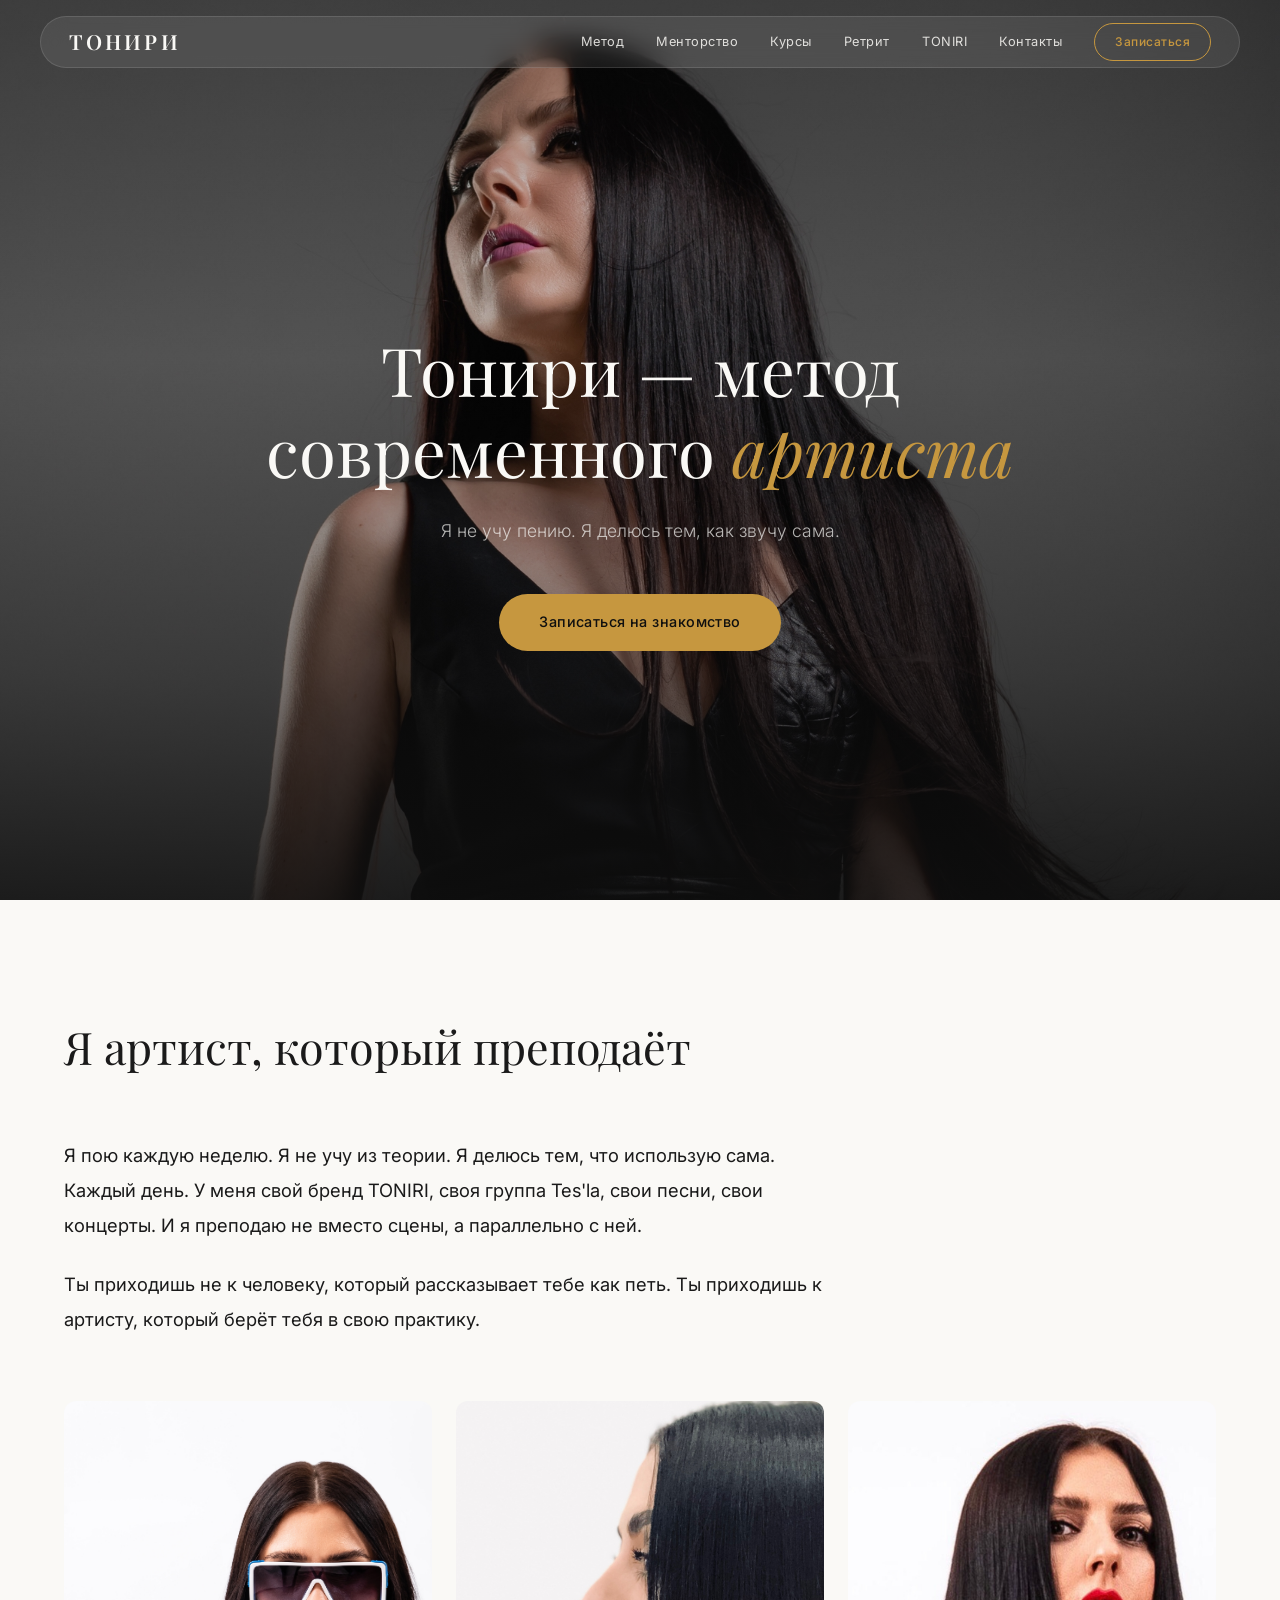
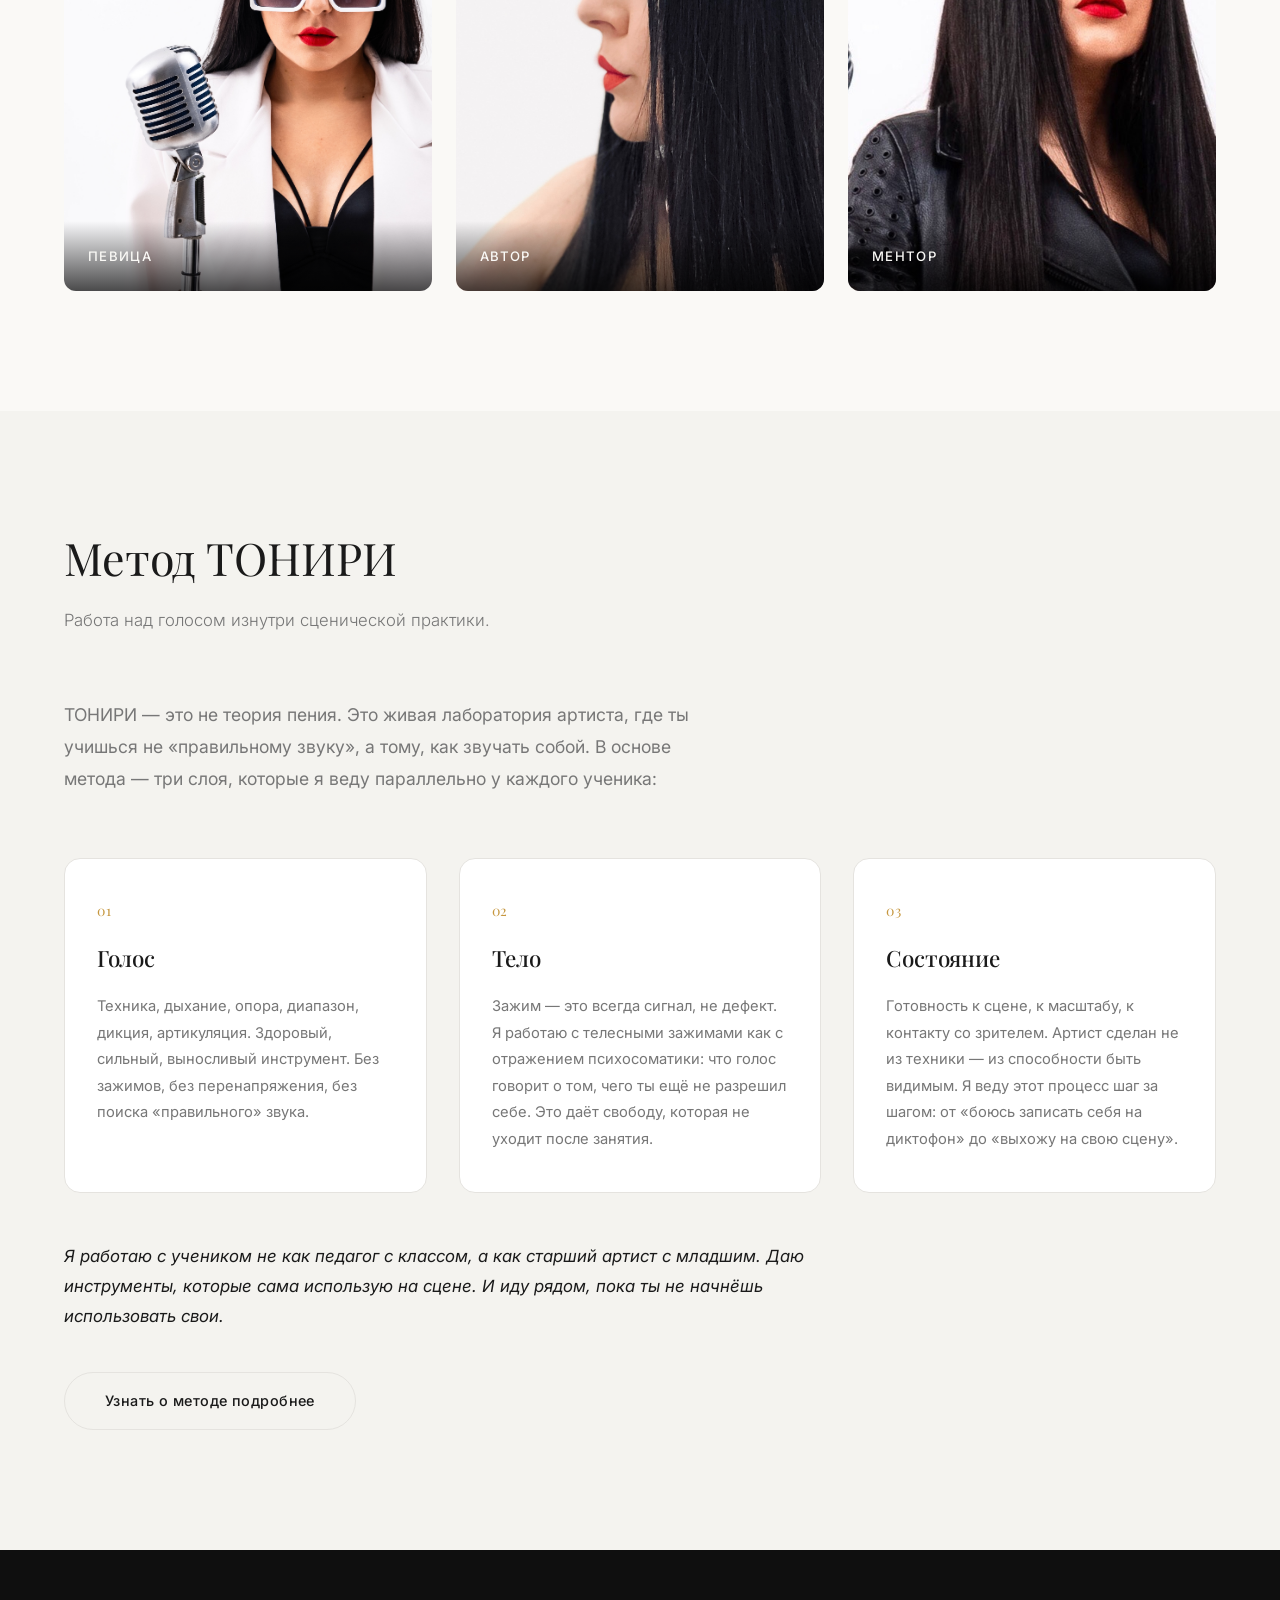
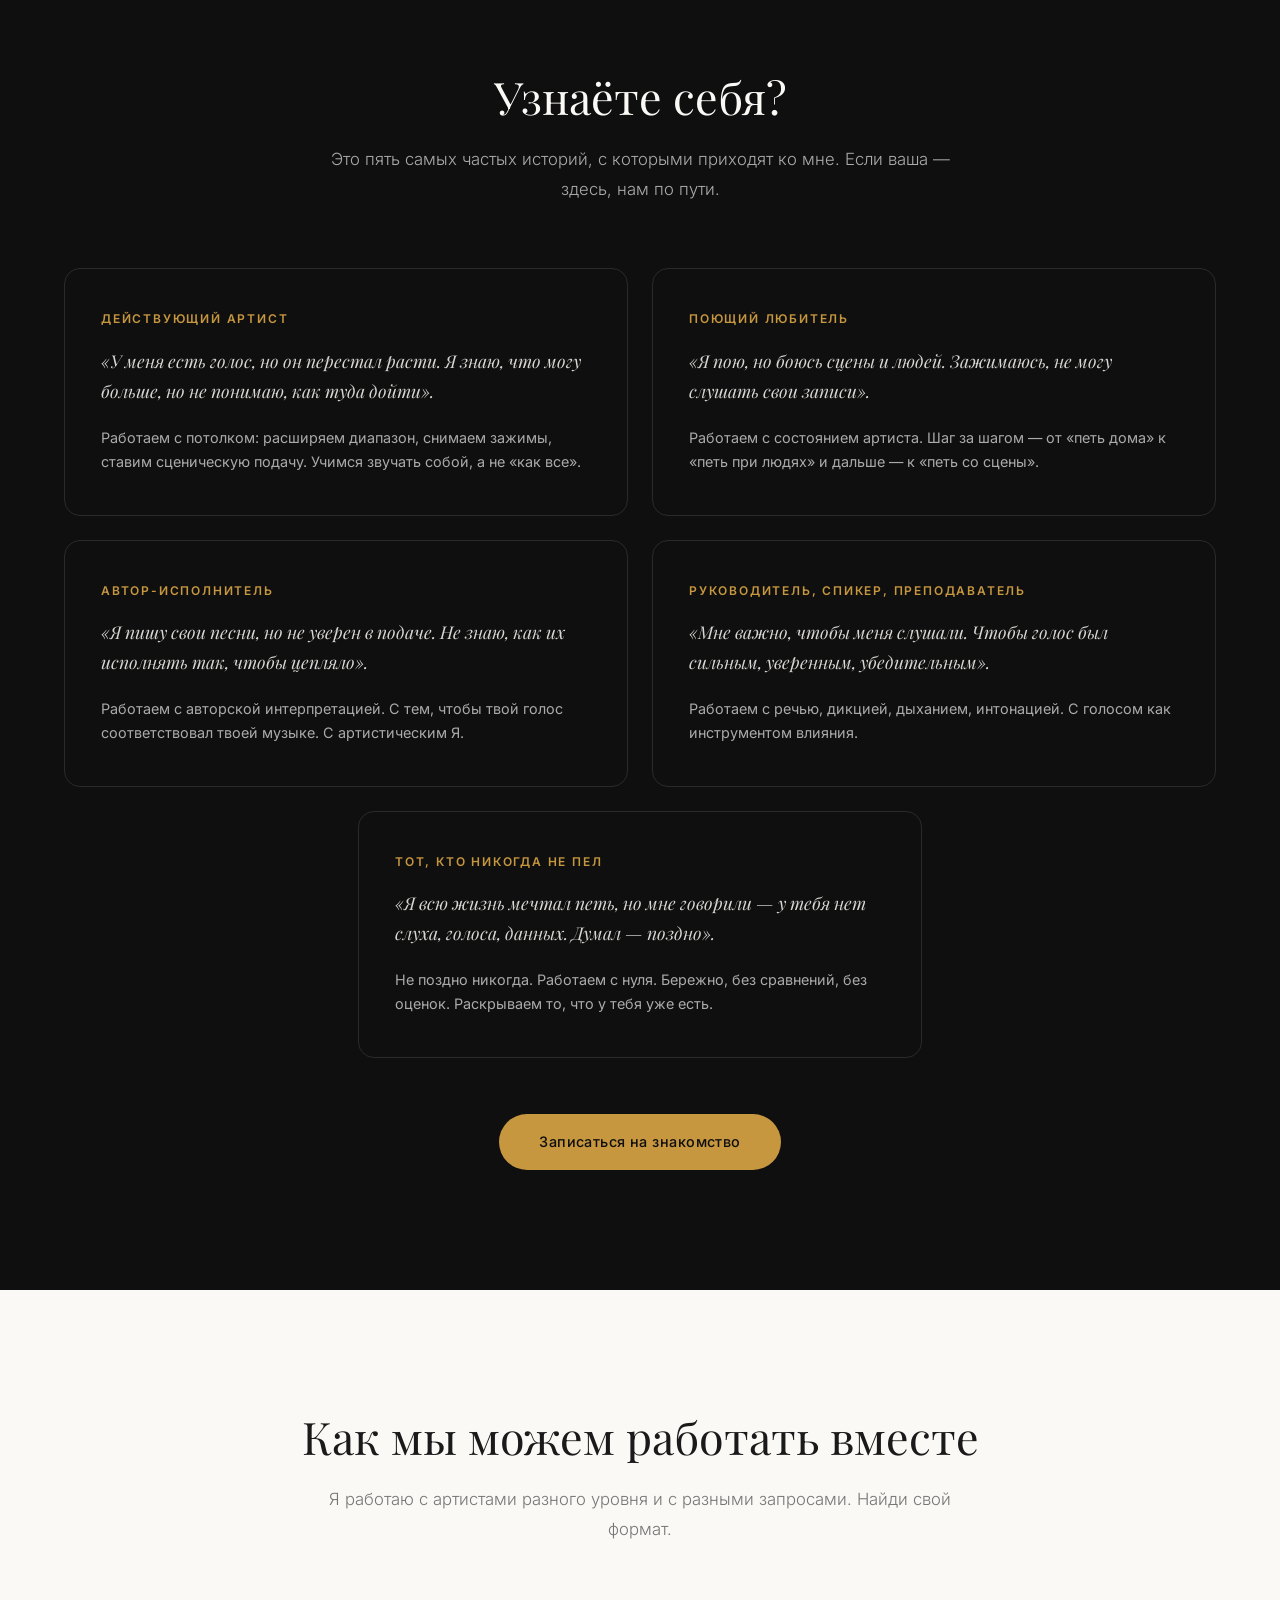
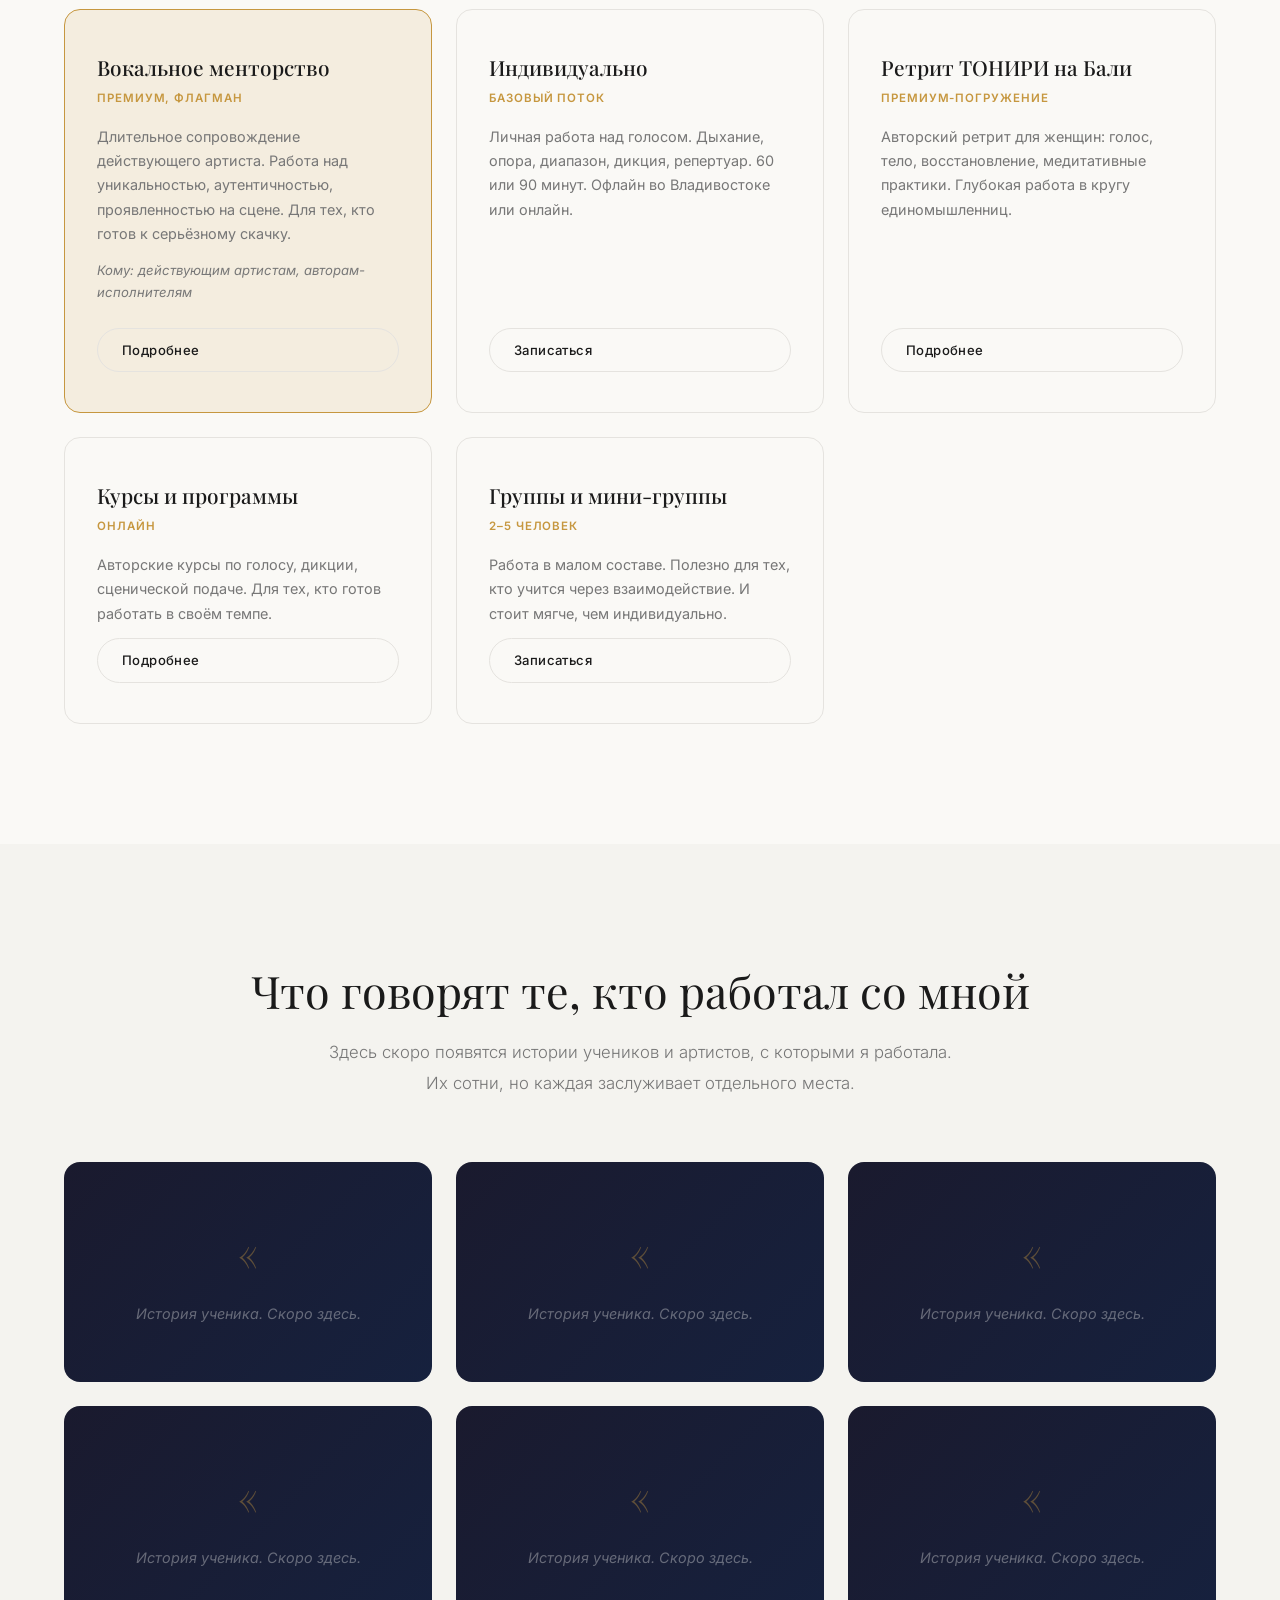
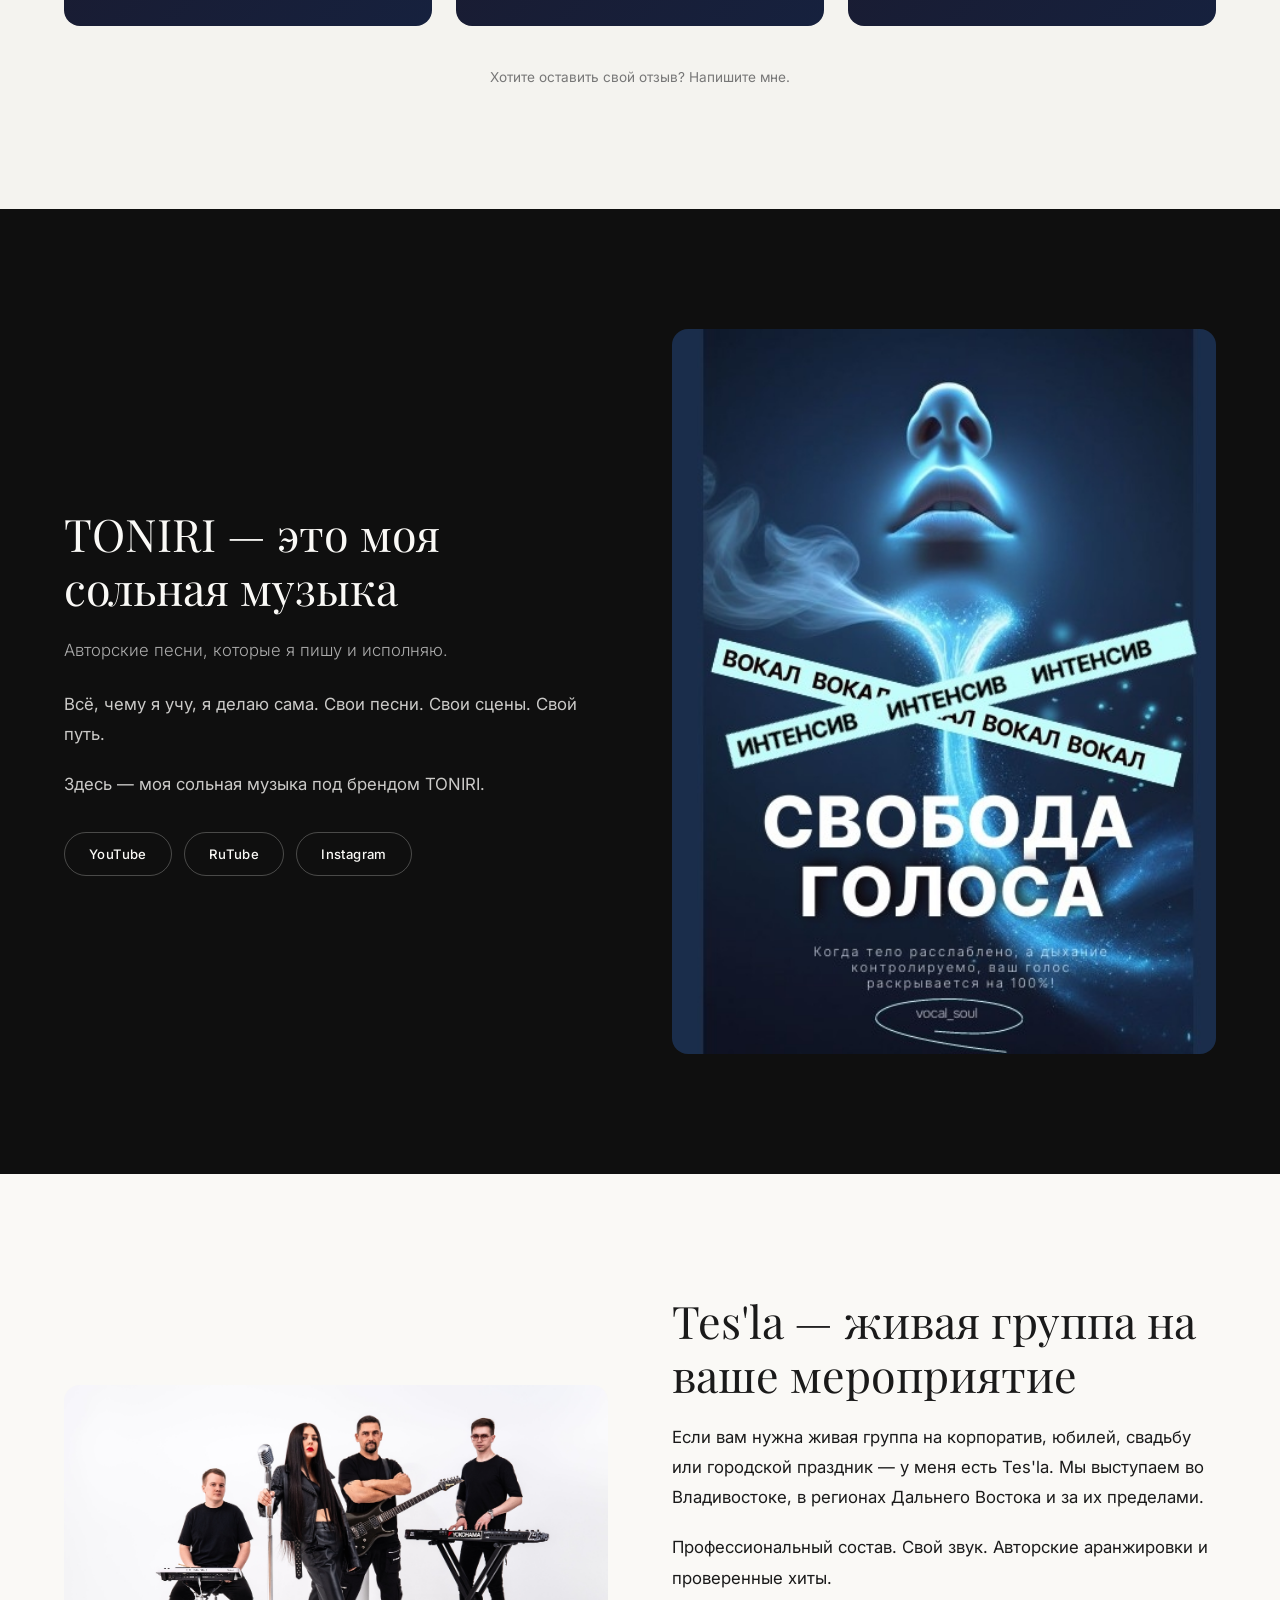
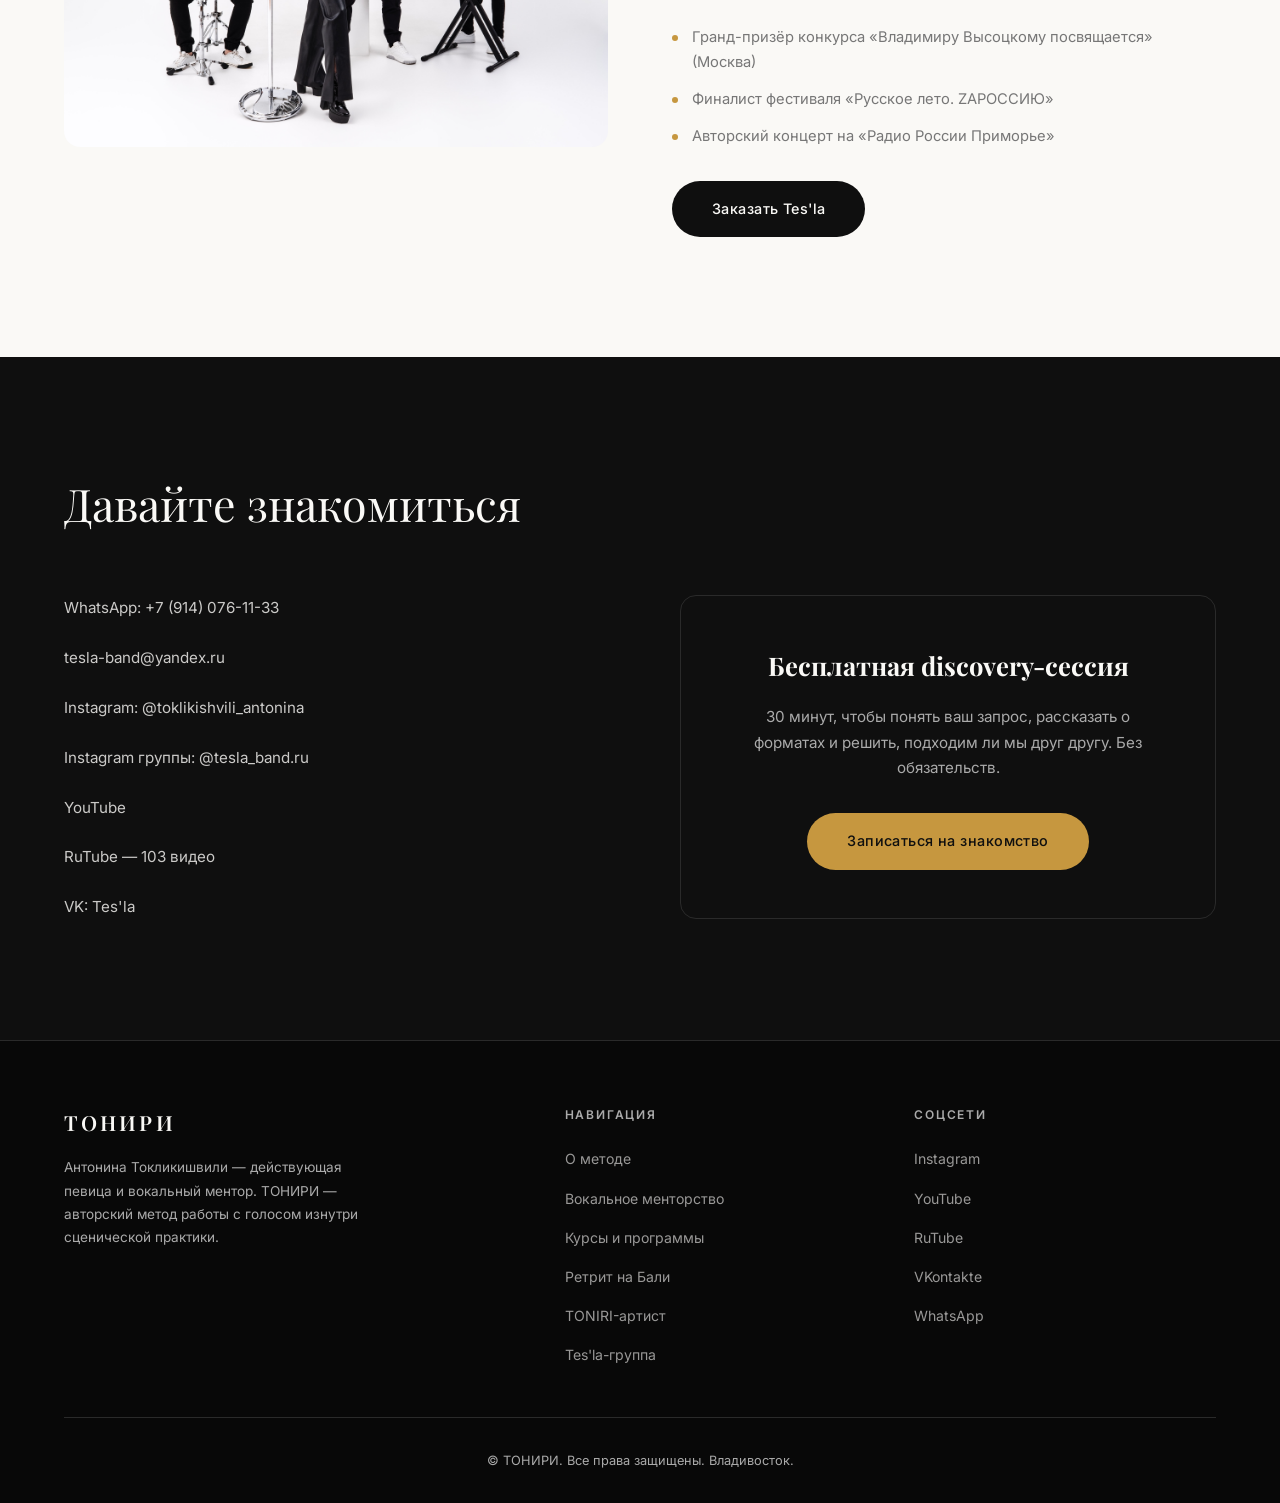
==== commit c9a64fe0: "Исправить пунктуацию: запятые перед «но», убрать лишние дефисы - Менторство: дефисы перед «но» → зап" ====
--- a/index.html
+++ b/index.html
@@ -128,7 +128,7 @@
       <div class="personas__grid fade-up">
         <div class="persona">
           <div class="persona__type">Действующий артист</div>
-          <p class="persona__quote">«У меня есть голос, но он перестал расти. Я знаю, что могу больше — но не понимаю, как туда дойти».</p>
+          <p class="persona__quote">«У меня есть голос, но он перестал расти. Я знаю, что могу больше, но не понимаю, как туда дойти».</p>
           <p class="persona__solution">Работаем с потолком: расширяем диапазон, снимаем зажимы, ставим сценическую подачу. Учимся звучать собой, а не «как все».</p>
         </div>
         <div class="persona">
@@ -215,7 +215,7 @@
     <div class="container">
       <div class="section__header section__header--center fade-up">
         <h2 class="section__title">Что говорят те, кто работал со мной</h2>
-        <p class="section__subtitle">Здесь скоро появятся истории учеников и артистов, с которыми я работала. Их сотни — но каждая заслуживает отдельного места.</p>
+        <p class="section__subtitle">Здесь скоро появятся истории учеников и артистов, с которыми я работала. Их сотни, но каждая заслуживает отдельного места.</p>
       </div>
       <div class="testimonials__grid fade-up">
         <div class="testimonial">
--- a/css/style.css
+++ b/css/style.css
@@ -207,7 +207,7 @@
   position: absolute;
   inset: 0;
   background-size: cover;
-  background-position: center top;
+  background-position: center 15%;
   background-repeat: no-repeat;
 }
 
